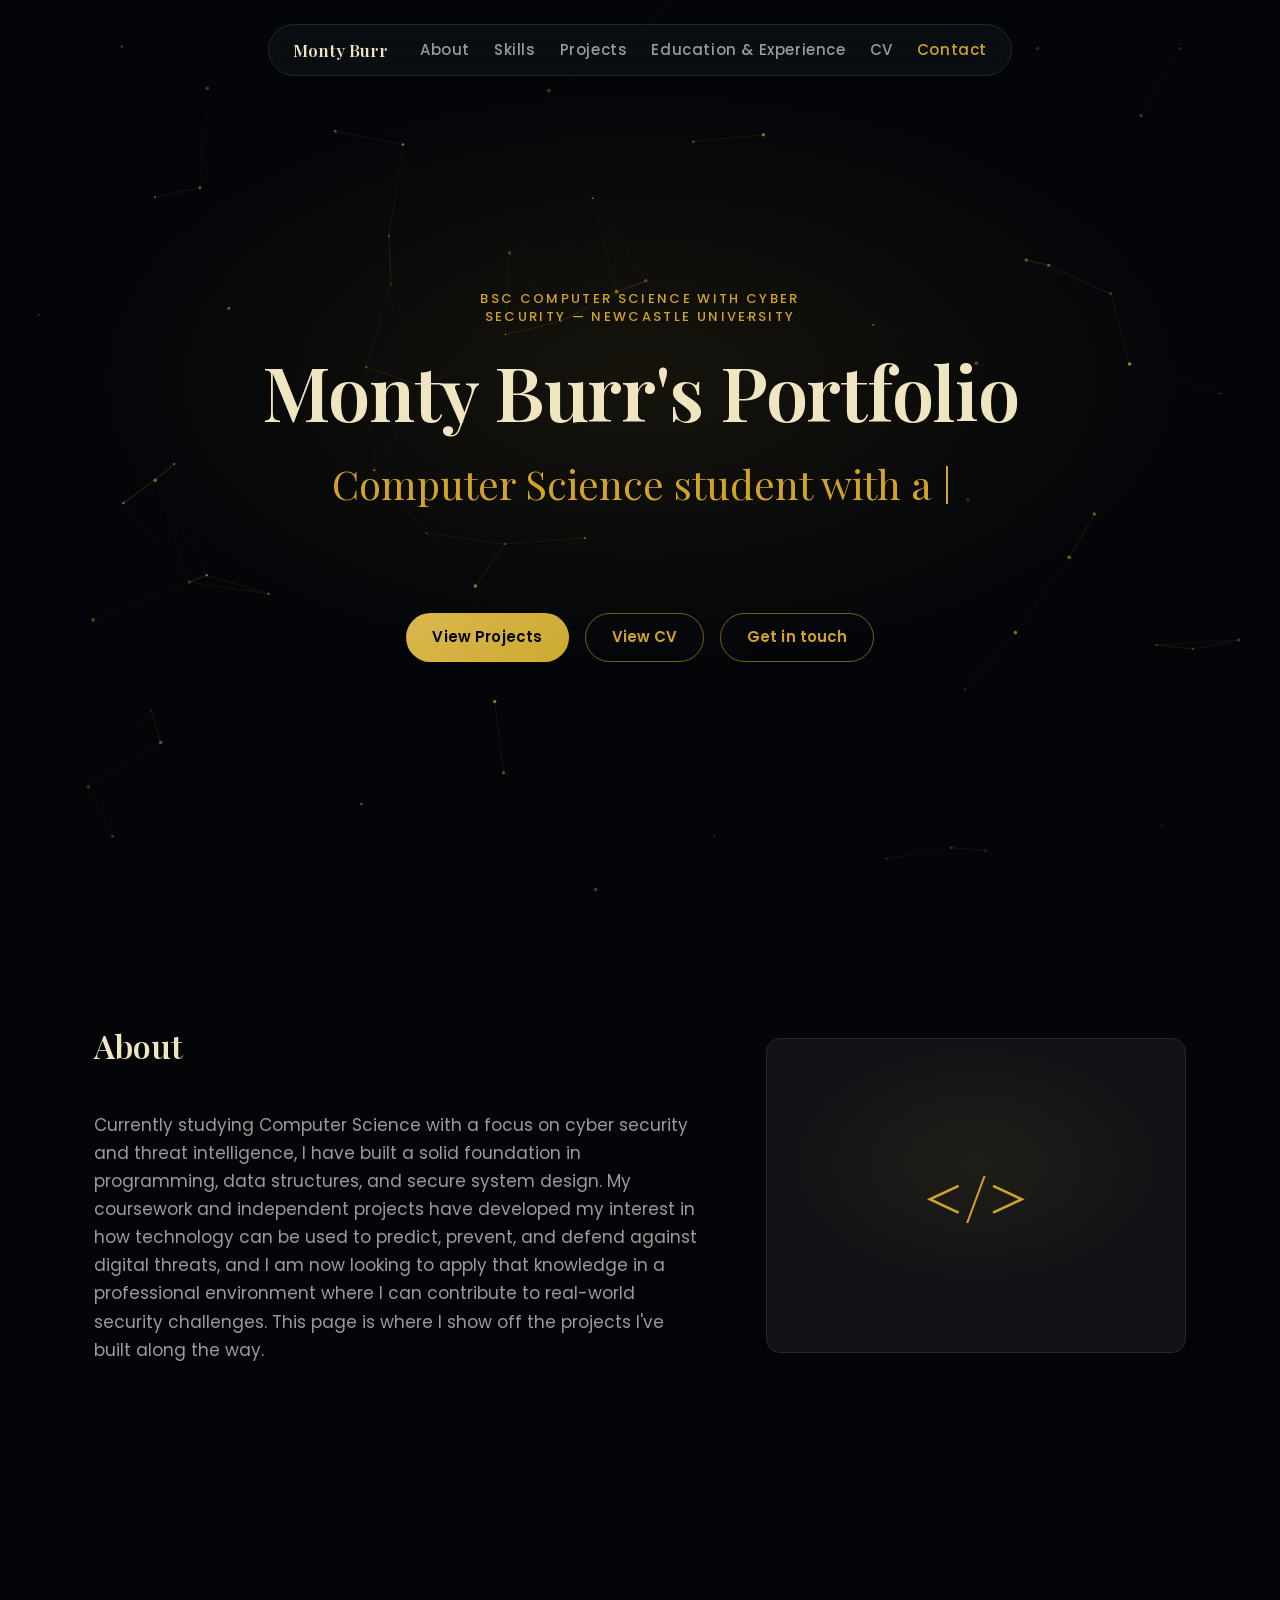
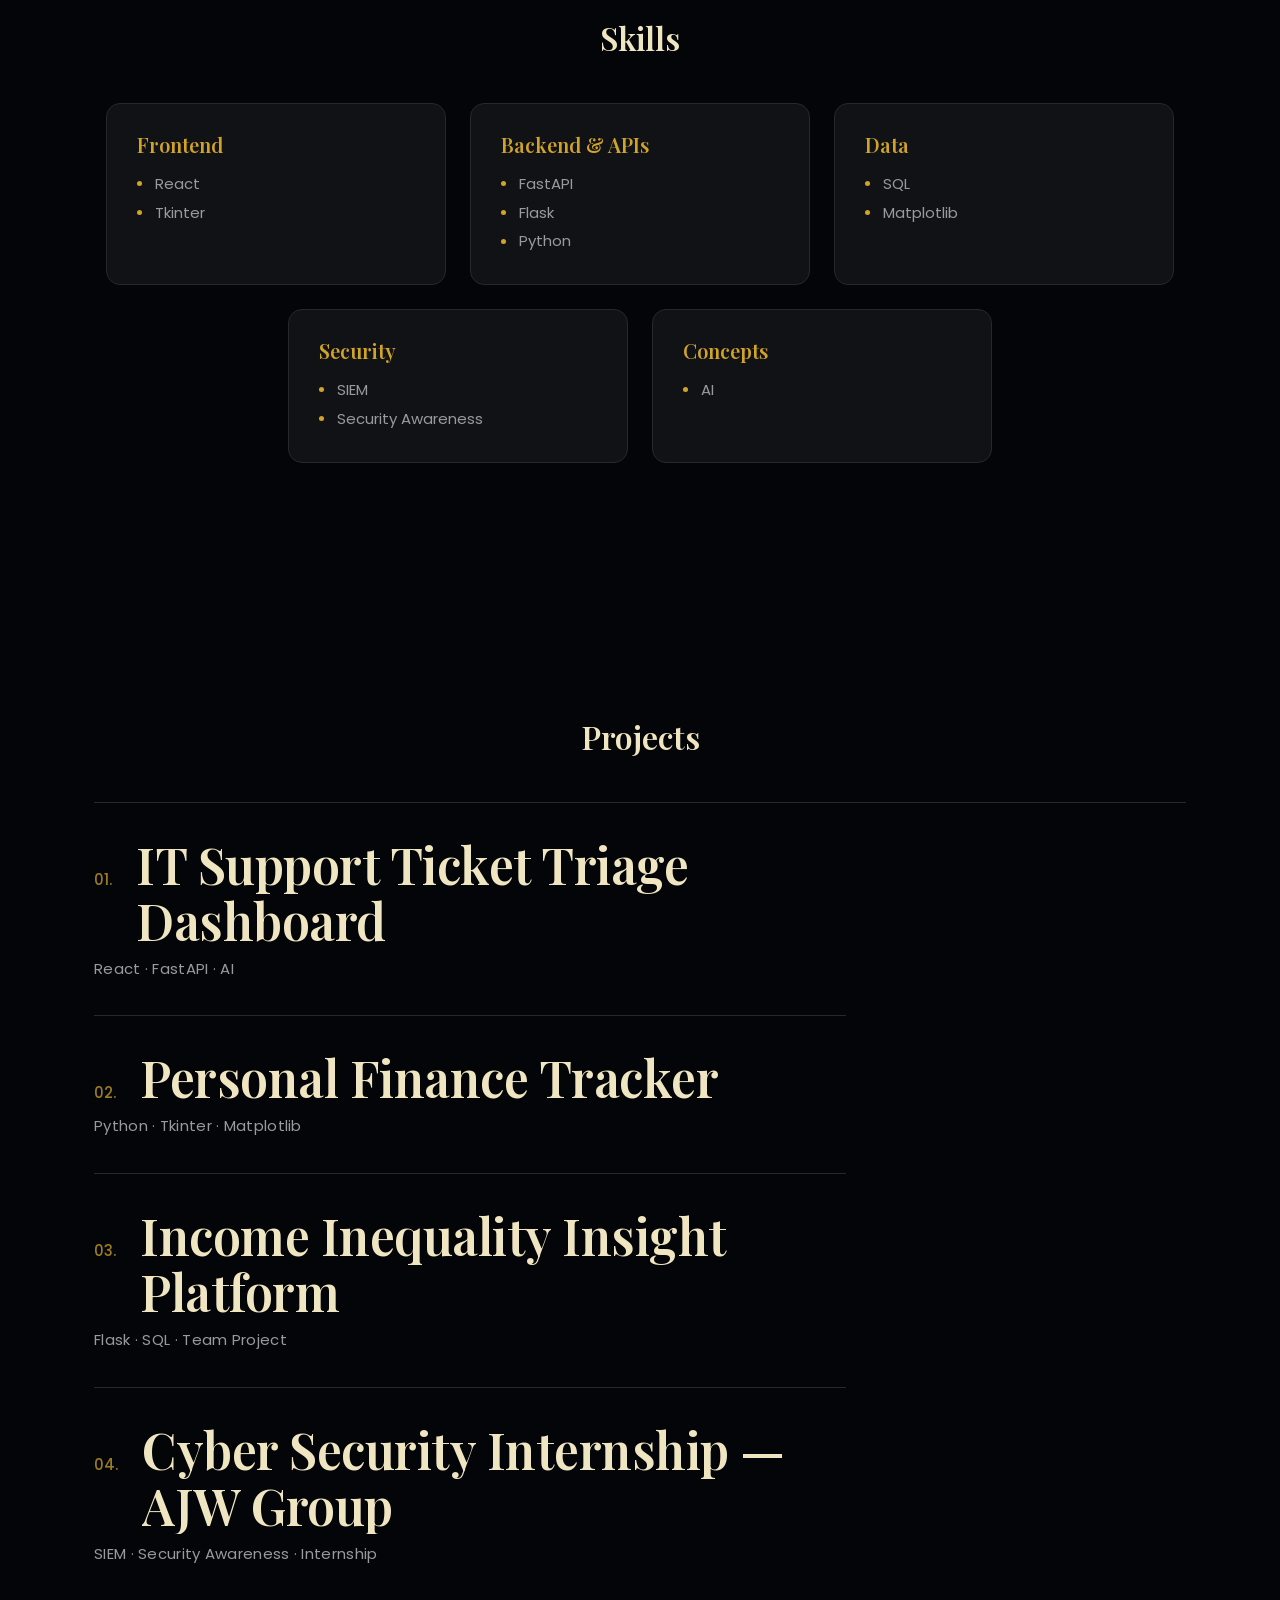
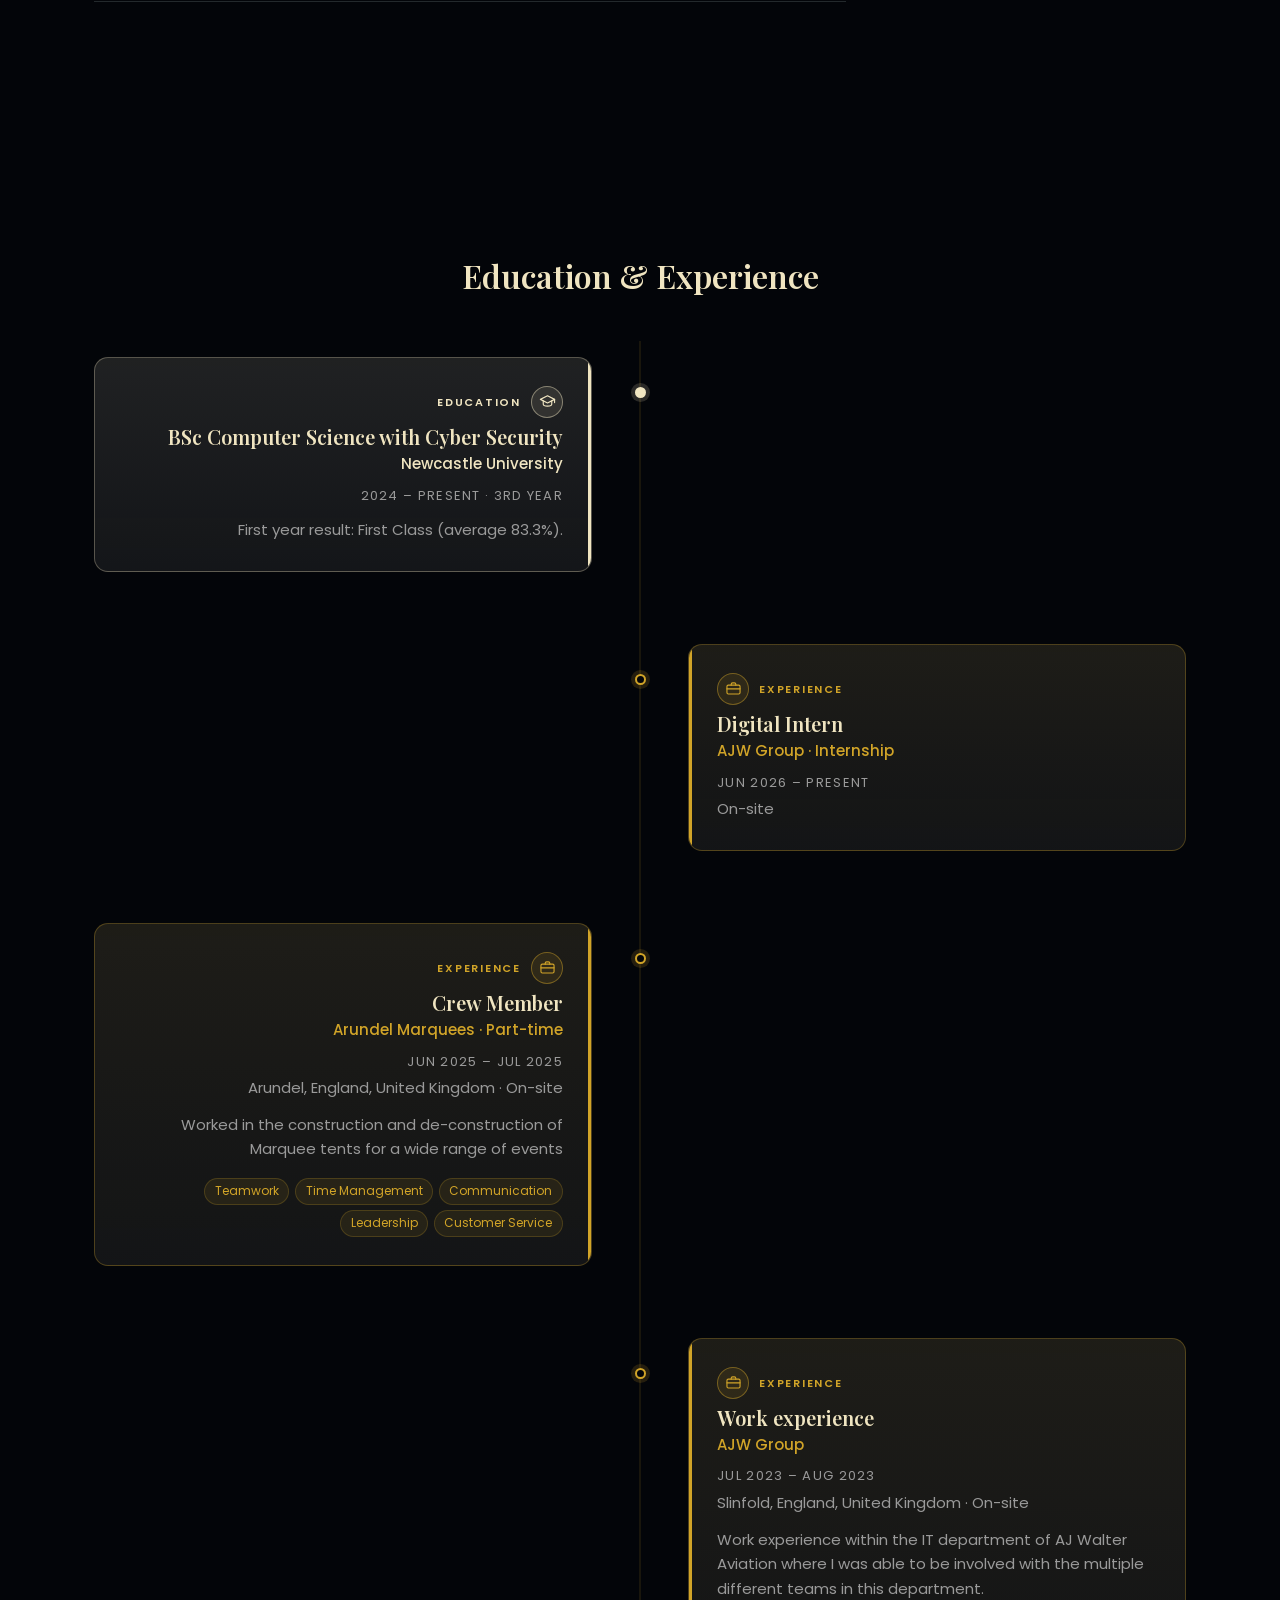
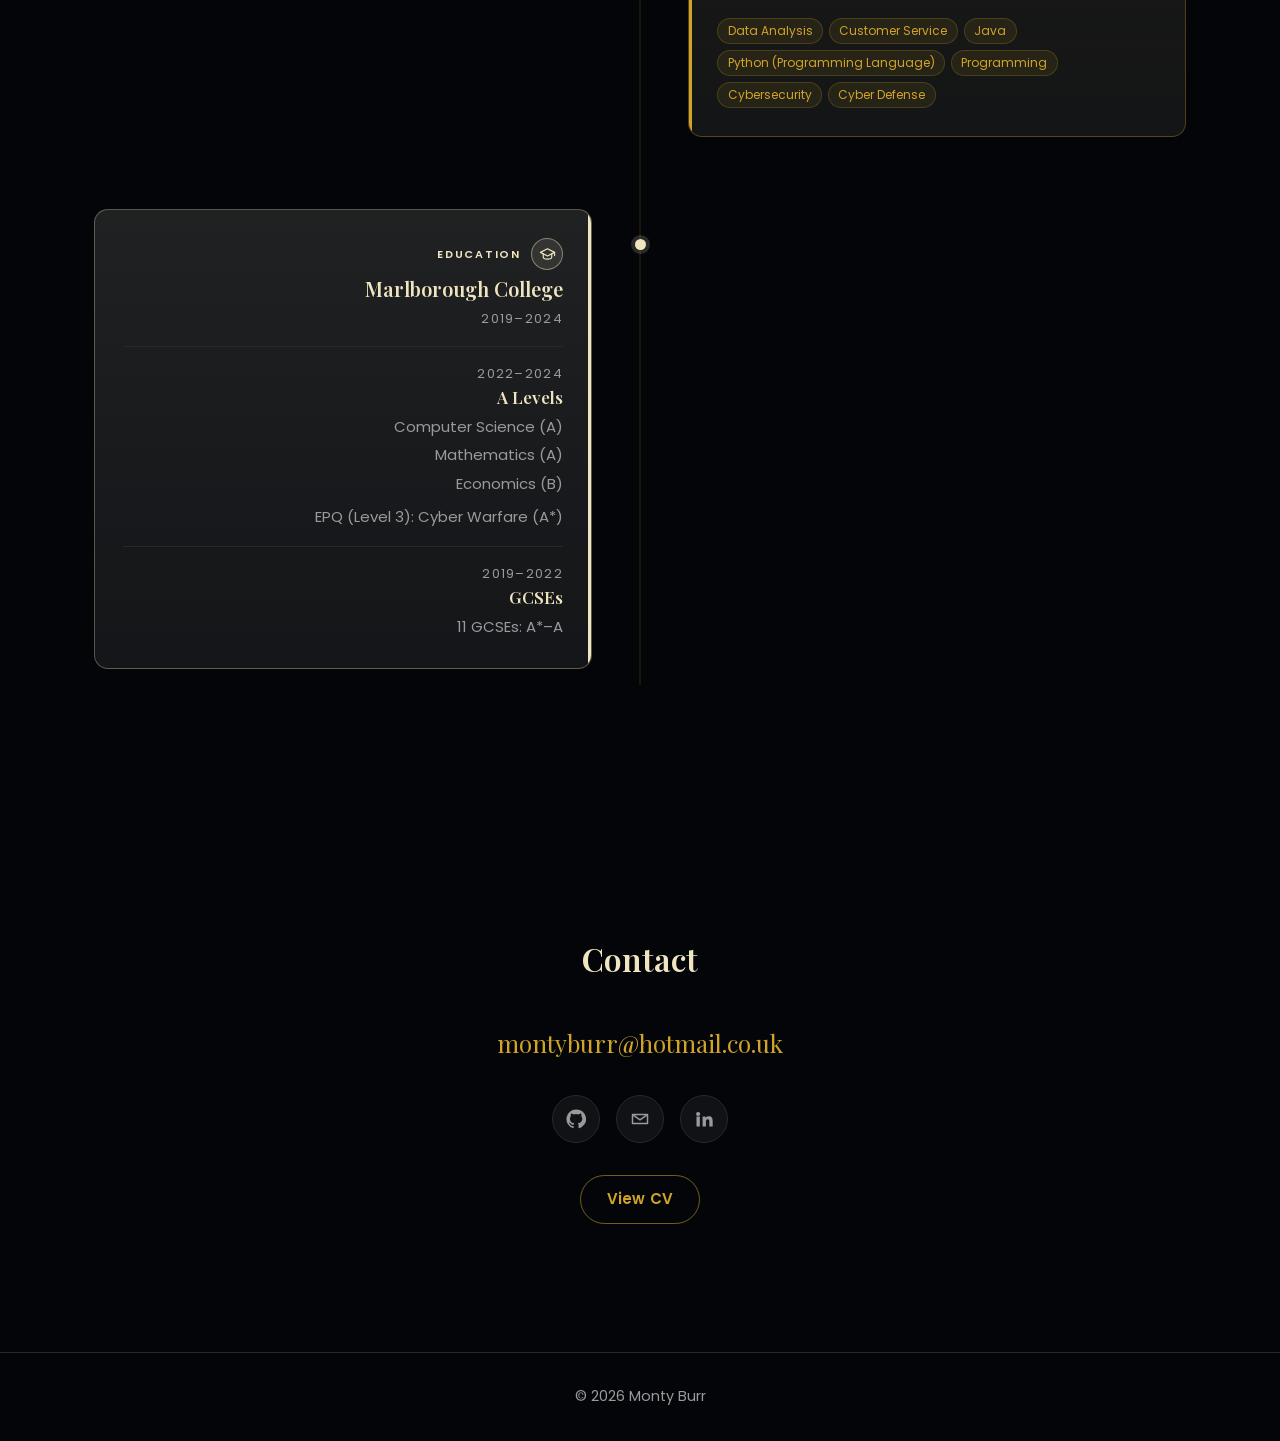
==== index.html @ 2dbc0a26 "Add scroll-driven hand-off to project rows Reproduces the mechanism used on tajmirul.site, verified " ====
<!DOCTYPE html>
<html lang="en">
<head>
  <meta charset="UTF-8">
  <meta name="viewport" content="width=device-width, initial-scale=1.0">
  <title>Monty Burr — Portfolio</title>
  <meta name="description" content="Monty Burr — BSc Computer Science with Cyber Security, Newcastle University. Coding projects showcasing a passion for cyber security.">
  <link rel="preload" href="assets/fonts/playfair-display-var-latin.woff2" as="font" type="font/woff2" crossorigin>
  <link rel="preload" href="assets/fonts/poppins-400-latin.woff2" as="font" type="font/woff2" crossorigin>
  <link rel="stylesheet" href="assets/css/style.css">
</head>
<body>
  <header class="site-header" id="site-header">
    <nav class="nav-pill" aria-label="Primary">
      <a class="nav-pill__brand" href="#top">Monty Burr</a>
      <button class="nav-pill__toggle" id="nav-toggle" type="button"
              aria-expanded="false" aria-controls="nav-menu" aria-label="Open menu">
        <span class="nav-pill__bars" aria-hidden="true"></span>
      </button>
      <ul class="nav-pill__links" id="nav-menu">
        <li><a href="#about">About</a></li>
        <li><a href="#skills">Skills</a></li>
        <li><a href="#projects">Projects</a></li>
        <li><a href="#education">Education &amp; Experience</a></li>
        <li data-nav-achievements hidden><a href="#achievements">Achievements</a></li>
        <li><a href="cv.html">CV</a></li>
        <li><a href="#contact">Contact</a></li>
      </ul>
    </nav>
  </header>

  <main>
    <section id="top" class="hero">
      <canvas class="hero__particles" id="hero-particles" aria-hidden="true"></canvas>
      <div class="hero__veil" aria-hidden="true"></div>
      <div class="container hero__inner">
        <p class="hero__eyebrow">BSc Computer Science with Cyber Security — Newcastle University</p>
        <h1 class="hero__title">Monty Burr's Portfolio</h1>
        <p class="hero__tagline">
          <!-- Full sentence for assistive tech; the animated copy below is aria-hidden
               so the typewriter isn't announced character by character. -->
          <span class="visually-hidden">Computer Science student with a passion for cyber security.</span>
          <span class="hero__type" id="hero-type" aria-hidden="true">Computer Science student with a passion for cyber security.</span><span class="hero__caret" id="hero-caret" aria-hidden="true" hidden></span>
        </p>
        <div class="hero__cta">
          <a class="btn btn--primary" href="#projects">View Projects</a>
          <a class="btn btn--ghost" href="cv.html">View CV</a>
          <a class="btn btn--ghost" href="mailto:montyburr@hotmail.co.uk">Get in touch</a>
        </div>
      </div>
    </section>

    <section id="about" class="about">
      <div class="container about__inner">
        <div class="about__copy">
          <h2 class="section-title">About</h2>
          <p class="about__text">
            Currently studying Computer Science with a focus on cyber security and 
            threat intelligence, I have built a solid foundation in programming, 
            data structures, and secure system design. My coursework and independent 
            projects have developed my interest in how technology can be used to 
            predict, prevent, and defend against digital threats, and I am now 
            looking to apply that knowledge in a professional environment where I 
            can contribute to real-world security challenges. This page
            is where I show off the projects I've built along the way.
          </p>
        </div>
        <div class="about__panel" aria-hidden="true">
          <span class="about__glyph">&lt;/&gt;</span>
        </div>
      </div>
    </section>

    <section id="skills" class="skills">
      <div class="container">
        <h2 class="section-title">Skills</h2>
        <div id="skills-grid" class="skills-grid"></div>
      </div>
    </section>

    <section id="projects" class="projects">
      <div class="container">
        <h2 class="section-title">Projects</h2>
        <ol id="project-list" class="project-list"></ol>
      </div>
      <!-- Floating hover preview, positioned independently of the rows. -->
      <div id="project-preview" class="project-preview" aria-hidden="true">
        <img class="project-preview__img" alt="" decoding="async">
        <img class="project-preview__img" alt="" decoding="async">
      </div>
    </section>

    <section id="education" class="education">
      <div class="container">
        <h2 class="section-title">Education &amp; Experience</h2>
        <div id="education-timeline" class="timeline"></div>
      </div>
    </section>

    <section id="achievements" class="achievements" hidden>
      <div class="container">
        <h2 class="section-title">Achievements</h2>
        <div id="achievements-grid" class="achievements-grid"></div>
      </div>
    </section>

    <section id="contact" class="contact">
      <div class="container contact__inner">
        <h2 class="section-title">Contact</h2>
        <p class="contact__line">
          <a href="mailto:montyburr@hotmail.co.uk">montyburr@hotmail.co.uk</a>
        </p>
        <ul class="contact__socials">
          <li>
            <a href="https://github.com/montyburr" target="_blank" rel="noopener" aria-label="GitHub">
              <svg viewBox="0 0 24 24" width="20" height="20" aria-hidden="true" focusable="false">
                <path fill="currentColor" d="M12 .5a11.5 11.5 0 0 0-3.64 22.41c.58.1.79-.25.79-.56v-2c-3.2.7-3.88-1.37-3.88-1.37-.53-1.34-1.29-1.7-1.29-1.7-1.06-.72.08-.71.08-.71 1.17.08 1.78 1.2 1.78 1.2 1.04 1.78 2.73 1.27 3.4.97.1-.75.4-1.27.73-1.56-2.55-.29-5.24-1.28-5.24-5.69 0-1.26.45-2.29 1.19-3.1-.12-.29-.52-1.46.11-3.05 0 0 .97-.31 3.18 1.18a11 11 0 0 1 5.8 0c2.2-1.49 3.17-1.18 3.17-1.18.63 1.59.24 2.76.12 3.05.74.81 1.18 1.84 1.18 3.1 0 4.42-2.69 5.39-5.25 5.68.41.36.78 1.06.78 2.14v3.17c0 .31.21.67.8.56A11.5 11.5 0 0 0 12 .5Z"/>
              </svg>
            </a>
          </li>
          <li>
            <a href="mailto:montyburr@hotmail.co.uk" aria-label="Email">
              <svg viewBox="0 0 24 24" width="20" height="20" aria-hidden="true" focusable="false">
                <path fill="none" stroke="currentColor" stroke-width="1.8" stroke-linejoin="round" d="M3 6.5h18v11H3z"/>
                <path fill="none" stroke="currentColor" stroke-width="1.8" stroke-linecap="round" stroke-linejoin="round" d="m3.5 7 8.5 6 8.5-6"/>
              </svg>
            </a>
          </li>
          <li>
            <a href="https://www.linkedin.com/in/montyburr/" target="_blank" rel="noopener" aria-label="LinkedIn">
              <svg viewBox="0 0 24 24" width="20" height="20" aria-hidden="true" focusable="false">
                <path fill="currentColor" d="M4.98 3.5a2.5 2.5 0 1 1 0 5 2.5 2.5 0 0 1 0-5ZM3 9h4v12H3V9Zm7 0h3.8v1.71h.05c.53-.95 1.83-1.96 3.77-1.96 4.03 0 4.78 2.5 4.78 5.76V21h-4v-5.6c0-1.34-.03-3.07-1.9-3.07-1.9 0-2.19 1.46-2.19 2.97V21h-4V9Z"/>
              </svg>
            </a>
          </li>
        </ul>
        <p class="contact__cv">
          <a class="btn btn--ghost" href="cv.html">View CV</a>
        </p>
      </div>
    </section>
  </main>

  <footer class="site-footer">
    <div class="container footer__inner">
      <p>&copy; <span id="year"></span> Monty Burr</p>
    </div>
  </footer>

  <script src="assets/js/projects-data.js"></script>
  <script src="assets/js/skills-data.js"></script>
  <script src="assets/js/timeline-data.js"></script>
  <script src="assets/js/achievements-data.js"></script>
  <script src="assets/js/nav.js"></script>
  <script src="assets/js/hero.js"></script>
  <script src="assets/js/projects.js"></script>
  <script src="assets/js/main.js"></script>
</body>
</html>
---- assets/css/style.css ----
/* ==========================================================================
   Monty Burr — portfolio
   Design language sampled from portfolio-reference/website1 (see DESIGN_NOTES.md).
   ========================================================================== */

/* --------------------------------------------------------------------------
   Fonts (self-hosted, latin subset — see assets/fonts/README.md)
   -------------------------------------------------------------------------- */

@font-face {
  font-family: "Playfair Display";
  font-style: normal;
  font-weight: 400 700;
  font-display: swap;
  src: url("../fonts/playfair-display-var-latin.woff2") format("woff2");
}

@font-face {
  font-family: "Poppins";
  font-style: normal;
  font-weight: 400;
  font-display: swap;
  src: url("../fonts/poppins-400-latin.woff2") format("woff2");
}

@font-face {
  font-family: "Poppins";
  font-style: normal;
  font-weight: 500;
  font-display: swap;
  src: url("../fonts/poppins-500-latin.woff2") format("woff2");
}

@font-face {
  font-family: "Poppins";
  font-style: normal;
  font-weight: 600;
  font-display: swap;
  src: url("../fonts/poppins-600-latin.woff2") format("woff2");
}

/* --------------------------------------------------------------------------
   Design tokens
   -------------------------------------------------------------------------- */

:root {
  /* Palette — hex values sampled from the website1 reference frames.
     Contrast ratios noted against --c-bg (#030509). WCAG AA body text = 4.5:1. */
  --c-bg: #030509;                /* page background, near-black with a blue tint */
  --c-bg-elevated: #101216;       /* cards, nav fill */
  --c-border: #23292c;            /* resting card border */
  --c-border-strong: #2a2d2a;

  --c-display: #f0e5c1;           /* warm cream, display headings — 16.0:1 */
  --c-text: #e6e6e6;              /* body copy — 14.0:1 */
  --c-text-muted: #9a9a9a;        /* secondary copy, resting nav — 7.2:1 */
  --c-text-dim: #515151;          /* DECORATIVE ONLY — 2.6:1, fails AA for text */

  --c-gold: #d1a428;              /* accent: links, active nav, tagline — 8.8:1 */
  --c-gold-light: #dab74d;        /* lighter tint, button fills — 11.6:1 */
  --c-gold-deep: #cdaa30;
  --c-on-gold: #030509;           /* dark text on a gold fill — 11.0:1 */

  /* Space-separated channels so alpha variants can be composed inline. */
  --c-gold-rgb: 209 164 40;
  --c-display-rgb: 240 229 193;

  /* Typography */
  --font-display: "Playfair Display", Georgia, "Times New Roman", serif;
  --font-sans: "Poppins", -apple-system, BlinkMacSystemFont, "Segoe UI", Roboto,
    Helvetica, Arial, sans-serif;

  --fs-hero: clamp(2.5rem, 7vw, 4.75rem);
  --fs-tagline: clamp(1.25rem, 3.4vw, 2.5rem);
  --fs-h2: clamp(1.6rem, 3vw, 2rem);
  --fs-h3: 1.25rem;
  --fs-body: 1.0625rem;
  --fs-small: 0.9375rem;
  --fs-eyebrow: 0.8125rem;

  --lh-tight: 1.1;
  --lh-snug: 1.35;
  --lh-body: 1.65;

  --tracking-eyebrow: 0.18em;
  --tracking-nav: 0.04em;

  /* Spacing */
  --space-3xs: 0.25rem;
  --space-2xs: 0.5rem;
  --space-xs: 0.75rem;
  --space-sm: 1rem;
  --space-md: 1.5rem;
  --space-lg: 2rem;
  --space-xl: 3rem;
  --space-2xl: 4rem;
  --section-gap: clamp(4.5rem, 10vw, 8.125rem); /* ~96–130px in the reference */

  --container-width: 1140px;
  --gutter: 1.5rem;

  /* Shape */
  --radius-card: 14px;
  --radius-pill: 999px;
  --border-hairline: 1px;

  /* Nav */
  --nav-height: 3.25rem;
  --nav-float-gap: 1.5rem;

  /* Projects hover preview. The row list reserves space from these same two
     values, so the preview can never end up sitting over a project title. */
  --preview-w: min(28vw, 380px);
  --preview-right: clamp(1.5rem, 4vw, 4.5rem);

  /* Motion */
  --ease-out: cubic-bezier(0.22, 1, 0.36, 1);
  --dur-fast: 180ms;
  --dur-mid: 320ms;
  --dur-slow: 600ms;

  /* Effects */
  --glow-gold-soft: 0 0 0 1px rgb(var(--c-gold-rgb) / 0.28),
    0 18px 45px rgb(var(--c-gold-rgb) / 0.12);
  --glow-gold-strong: 0 0 0 1px rgb(var(--c-gold-rgb) / 0.45),
    0 10px 30px rgb(var(--c-gold-rgb) / 0.28);
}

/* --------------------------------------------------------------------------
   Base
   -------------------------------------------------------------------------- */

*,
*::before,
*::after {
  box-sizing: border-box;
}

html {
  scroll-behavior: smooth;
  /* Keeps anchor targets clear of the docked nav. */
  scroll-padding-top: calc(var(--nav-height) + var(--space-md));
  -webkit-text-size-adjust: 100%;
}

body {
  margin: 0;
  background: var(--c-bg);
  color: var(--c-text);
  font-family: var(--font-sans);
  font-size: var(--fs-body);
  line-height: var(--lh-body);
  -webkit-font-smoothing: antialiased;
  text-rendering: optimizeLegibility;
}

img,
video,
canvas {
  max-width: 100%;
  display: block;
}

a {
  color: var(--c-gold);
  text-decoration: none;
  transition: color var(--dur-fast) ease;
}

a:hover {
  color: var(--c-gold-light);
}

:focus-visible {
  outline: 2px solid var(--c-gold);
  outline-offset: 3px;
  border-radius: 2px;
}

h1,
h2,
h3 {
  font-family: var(--font-display);
  color: var(--c-display);
  font-weight: 600;
  line-height: var(--lh-tight);
  margin: 0;
}

/* --------------------------------------------------------------------------
   Utilities
   -------------------------------------------------------------------------- */

.container {
  width: 100%;
  max-width: var(--container-width);
  margin-inline: auto;
  padding-inline: var(--gutter);
}

.visually-hidden {
  position: absolute;
  width: 1px;
  height: 1px;
  padding: 0;
  margin: -1px;
  overflow: hidden;
  clip-path: inset(50%);
  white-space: nowrap;
  border: 0;
}

/* --------------------------------------------------------------------------
   Header — floating pill nav that docks flush on scroll
   -------------------------------------------------------------------------- */

.site-header {
  position: fixed;
  inset: 0 0 auto 0;
  z-index: 50;
  padding-inline: var(--gutter);
  padding-top: var(--nav-float-gap);
  display: flex;
  justify-content: center;
  pointer-events: none; /* only the pill itself is interactive */
  transition: padding-top var(--dur-mid) var(--ease-out);
}

.site-header.is-docked {
  padding-top: var(--space-2xs);
}

.nav-pill {
  pointer-events: auto;
  display: flex;
  align-items: center;
  gap: var(--space-lg);
  min-height: var(--nav-height);
  padding: 0 var(--space-md);
  border: var(--border-hairline) solid var(--c-border);
  border-radius: var(--radius-pill);
  background: rgb(16 18 22 / 0.68);
  backdrop-filter: blur(14px) saturate(140%);
  -webkit-backdrop-filter: blur(14px) saturate(140%);
  transition: background var(--dur-mid) ease, border-color var(--dur-mid) ease,
    box-shadow var(--dur-mid) ease;
}

.site-header.is-docked .nav-pill {
  background: rgb(8 10 14 / 0.86);
  border-color: var(--c-border-strong);
  box-shadow: 0 10px 30px rgb(0 0 0 / 0.45);
}

.nav-pill__brand {
  font-family: var(--font-display);
  font-size: 1.0625rem;
  font-weight: 600;
  color: var(--c-display);
  white-space: nowrap;
}

.nav-pill__brand:hover {
  color: var(--c-gold);
}

.nav-pill__links {
  display: flex;
  align-items: center;
  gap: var(--space-md);
  list-style: none;
  margin: 0;
  padding: 0;
}

.nav-pill__links a {
  display: inline-block;
  padding-block: var(--space-3xs);
  /* Resting nav uses --c-text-muted (7.2:1), not the reference's #515151 (2.6:1). */
  color: var(--c-text-muted);
  font-size: var(--fs-small);
  font-weight: 500;
  letter-spacing: var(--tracking-nav);
}

.nav-pill__links a:hover,
.nav-pill__links a.is-active {
  color: var(--c-gold);
}

/* Hamburger — hidden until the pill collapses */
.nav-pill__toggle {
  display: none;
  align-items: center;
  justify-content: center;
  width: 2.25rem;
  height: 2.25rem;
  margin-right: calc(var(--space-2xs) * -1);
  padding: 0;
  border: 0;
  border-radius: var(--radius-pill);
  background: none;
  color: var(--c-text-muted);
  cursor: pointer;
  transition: color var(--dur-fast) ease;
}

.nav-pill__toggle:hover,
.nav-pill__toggle[aria-expanded="true"] {
  color: var(--c-gold);
}

.nav-pill__bars,
.nav-pill__bars::before,
.nav-pill__bars::after {
  display: block;
  width: 18px;
  height: 1.5px;
  border-radius: 2px;
  background: currentColor;
  transition: transform var(--dur-mid) var(--ease-out),
    background var(--dur-fast) ease;
}

.nav-pill__bars {
  position: relative;
}

.nav-pill__bars::before,
.nav-pill__bars::after {
  content: "";
  position: absolute;
}

.nav-pill__bars::before {
  transform: translateY(-6px);
}

.nav-pill__bars::after {
  transform: translateY(6px);
}

.nav-pill__toggle[aria-expanded="true"] .nav-pill__bars {
  background: transparent;
}

.nav-pill__toggle[aria-expanded="true"] .nav-pill__bars::before {
  transform: rotate(45deg);
}

.nav-pill__toggle[aria-expanded="true"] .nav-pill__bars::after {
  transform: rotate(-45deg);
}

/* --------------------------------------------------------------------------
   Hero
   -------------------------------------------------------------------------- */

.hero {
  position: relative;
  min-height: 100svh;
  display: grid;
  place-items: center;
  overflow: hidden;
  isolation: isolate;
}

/* Single particle canvas — see assets/js/hero.js */
.hero__particles {
  position: absolute;
  inset: 0;
  z-index: -2;
  width: 100%;
  height: 100%;
}

/* Vignette + ambient gold wash, keeps the copy legible over the particles. */
.hero__veil {
  position: absolute;
  inset: 0;
  z-index: -1;
  pointer-events: none;
  background:
    radial-gradient(60% 45% at 50% 42%, rgb(var(--c-gold-rgb) / 0.09), transparent 72%),
    radial-gradient(90% 70% at 50% 50%, transparent 45%, var(--c-bg) 100%);
}

.hero__inner {
  position: relative;
  display: flex;
  flex-direction: column;
  align-items: center;
  text-align: center;
  padding-block: calc(var(--nav-height) + var(--space-2xl)) var(--space-2xl);
}

.hero__eyebrow {
  margin: 0 0 var(--space-md);
  max-width: 40ch;
  color: var(--c-gold);
  font-size: var(--fs-eyebrow);
  font-weight: 500;
  line-height: var(--lh-snug);
  text-transform: uppercase;
  letter-spacing: var(--tracking-eyebrow);
}

.hero__title {
  margin: 0 0 var(--space-md);
  max-width: 18ch;
  font-size: var(--fs-hero);
  font-weight: 600;
  letter-spacing: -0.015em;
}

.hero__tagline {
  /* Reserve two lines so the typewriter doesn't reflow the CTAs as it types. */
  min-height: calc(var(--fs-tagline) * var(--lh-snug) * 2);
  margin: 0 0 var(--space-xl);
  max-width: 30ch;
  color: var(--c-gold);
  font-family: var(--font-display);
  font-size: var(--fs-tagline);
  line-height: var(--lh-snug);
}

.hero__caret {
  display: inline-block;
  width: 2px;
  height: 0.95em;
  margin-left: 0.08em;
  vertical-align: -0.1em;
  background: var(--c-gold);
  animation: caret-blink 1.1s steps(1, end) infinite;
}

@keyframes caret-blink {
  0%,
  50% {
    opacity: 1;
  }
  50.01%,
  100% {
    opacity: 0;
  }
}

.hero__cta {
  display: flex;
  gap: var(--space-sm);
  flex-wrap: wrap;
  justify-content: center;
}

/* --------------------------------------------------------------------------
   Buttons — pill, gold-gradient fill or gold outline
   -------------------------------------------------------------------------- */

.btn {
  display: inline-block;
  padding: 0.7rem 1.6rem;
  border: var(--border-hairline) solid transparent;
  border-radius: var(--radius-pill);
  font-family: var(--font-sans);
  font-size: var(--fs-small);
  font-weight: 600;
  letter-spacing: 0.01em;
  cursor: pointer;
  transition: transform var(--dur-fast) var(--ease-out),
    box-shadow var(--dur-mid) ease, background var(--dur-mid) ease,
    border-color var(--dur-mid) ease, color var(--dur-mid) ease;
}

.btn--primary {
  background: linear-gradient(135deg, var(--c-gold-light), var(--c-gold-deep));
  color: var(--c-on-gold);
}

.btn--primary:hover {
  color: var(--c-on-gold);
  transform: translateY(-2px);
  box-shadow: var(--glow-gold-strong);
}

.btn--ghost {
  border-color: rgb(var(--c-gold-rgb) / 0.55);
  color: var(--c-gold);
  background: transparent;
}

.btn--ghost:hover {
  border-color: var(--c-gold);
  color: var(--c-gold-light);
  transform: translateY(-2px);
  box-shadow: var(--glow-gold-soft);
}

.btn--small {
  padding: 0.45rem 1rem;
  font-size: 0.85rem;
  border-color: var(--c-border);
  color: var(--c-text);
}

.btn--small:hover {
  border-color: var(--c-gold);
  color: var(--c-gold);
}

/* --------------------------------------------------------------------------
   Sections
   -------------------------------------------------------------------------- */

main > section:not(.hero) {
  padding-block: var(--section-gap);
}

.section-title {
  font-size: var(--fs-h2);
  margin: 0 0 clamp(var(--space-lg), 4vw, var(--space-xl));
  text-align: center;
}

/* --------------------------------------------------------------------------
   Shared card treatment — border + gold glow on hover, with the cursor-follow
   gold spotlight from the reference layered inside. --mx/--my come from main.js.
   -------------------------------------------------------------------------- */

.card-spotlight {
  position: relative;
  overflow: hidden;
  background: var(--c-bg-elevated);
  border: var(--border-hairline) solid var(--c-border);
  border-radius: var(--radius-card);
  transition: border-color var(--dur-mid) ease, box-shadow var(--dur-mid) ease,
    transform var(--dur-mid) var(--ease-out);
}

.card-spotlight::before {
  content: "";
  position: absolute;
  inset: 0;
  z-index: 0;
  pointer-events: none;
  opacity: 0;
  /* --accent-rgb lets a card opt into its own hue; gold is the default. */
  background: radial-gradient(
    200px circle at var(--mx, 50%) var(--my, 50%),
    rgb(var(--accent-rgb, var(--c-gold-rgb)) / 0.15),
    transparent 70%
  );
  transition: opacity var(--dur-mid) ease;
}

.card-spotlight > * {
  position: relative;
  z-index: 1;
}

.card-spotlight:hover {
  border-color: rgb(var(--accent-rgb, var(--c-gold-rgb)) / 0.5);
  box-shadow: 0 0 0 1px rgb(var(--accent-rgb, var(--c-gold-rgb)) / 0.28),
    0 18px 45px rgb(var(--accent-rgb, var(--c-gold-rgb)) / 0.12);
}

.card-spotlight:hover::before {
  opacity: 1;
}

/* --------------------------------------------------------------------------
   About — bio copy beside a bordered panel
   -------------------------------------------------------------------------- */

.about__inner {
  display: grid;
  grid-template-columns: minmax(0, 1.45fr) minmax(0, 1fr);
  gap: clamp(var(--space-lg), 5vw, var(--space-2xl));
  align-items: center;
}

.about__copy .section-title {
  text-align: left;
}

.about__text {
  color: var(--c-text-muted);
  max-width: 58ch;
  margin: 0;
}

.about__panel {
  display: grid;
  place-items: center;
  aspect-ratio: 4 / 3;
  border: var(--border-hairline) solid var(--c-border);
  border-radius: var(--radius-card);
  background:
    radial-gradient(70% 60% at 50% 40%, rgb(var(--c-gold-rgb) / 0.08), transparent 70%),
    var(--c-bg-elevated);
}

.about__glyph {
  font-family: var(--font-display);
  font-size: clamp(2.5rem, 6vw, 4rem);
  font-weight: 600;
  color: var(--c-gold);
}

/* --------------------------------------------------------------------------
   Skills — category cards, three then two
   -------------------------------------------------------------------------- */

.skills-grid {
  display: flex;
  flex-wrap: wrap;
  justify-content: center;
  gap: clamp(var(--space-sm), 2.5vw, var(--space-md));
}

.skill-card {
  flex: 0 1 calc(33.333% - var(--space-md));
  min-width: 230px;
  padding: clamp(1.5rem, 2.5vw, 1.875rem);
}

.skill-card__title {
  font-size: var(--fs-h3);
  color: var(--c-gold);
  margin: 0 0 var(--space-sm);
}

.skill-card__list {
  list-style: none;
  margin: 0;
  padding: 0;
  display: flex;
  flex-direction: column;
  gap: var(--space-3xs);
}

.skill-card__list li {
  position: relative;
  padding-left: 1.1rem;
  color: var(--c-text-muted);
  font-size: var(--fs-small);
}

.skill-card__list li::before {
  content: "";
  position: absolute;
  left: 0;
  top: 0.62em;
  width: 5px;
  height: 5px;
  border-radius: 50%;
  background: var(--c-gold);
}

/* --------------------------------------------------------------------------
   Projects — website2's numbered row list with a floating hover preview,
   recoloured to gold and set in the website1 display serif.
   -------------------------------------------------------------------------- */

.project-list {
  list-style: none;
  margin: 0;
  padding: 0;
  border-top: var(--border-hairline) solid var(--c-border);
}

.project-row {
  /* Layout box only. Padding, divider and the scroll transform all sit on
     __inner so the two opacity systems (hover dimming here, scroll fade
     there) multiply instead of overwriting each other. */
  transition: opacity var(--dur-mid) ease;
}

.project-row__inner {
  border-bottom: var(--border-hairline) solid var(--c-border);
  padding-block: clamp(1.375rem, 3vw, 2.125rem);
}

/* Hovering one row dims its siblings. 0.55 keeps the dimmed titles at 5.0:1
   against the page background — the reference's #4d4d4d is only 2.4:1. */
.project-list.is-hovering .project-row {
  opacity: 0.55;
}

.project-list.is-hovering .project-row:hover,
.project-list .project-row.is-active,
.project-list .project-row:focus-within {
  opacity: 1;
}

.project-row__link {
  display: flex;
  align-items: baseline;
  gap: clamp(var(--space-sm), 2vw, var(--space-md));
  color: inherit;
}

.project-row__num {
  flex: none;
  font-family: var(--font-sans);
  font-size: var(--fs-small);
  font-weight: 500;
  color: var(--c-gold);
  opacity: 0.75;
}

.project-row__title {
  font-family: var(--font-display);
  font-size: clamp(1.5rem, 4.4vw, 3.125rem);
  font-weight: 600;
  line-height: 1.12;
  letter-spacing: -0.01em;
  color: var(--c-display);
}

/* Gold sweeps across the title left-to-right rather than snapping. Guarded so
   the text never renders transparent where background-clip:text is missing. */
@supports (background-clip: text) or (-webkit-background-clip: text) {
  .project-row__title {
    background-image: linear-gradient(
      90deg,
      var(--c-gold) 0 50%,
      var(--c-display) 50% 100%
    );
    background-size: 200% 100%;
    background-position: 100% 0;
    -webkit-background-clip: text;
    background-clip: text;
    color: transparent;
    -webkit-text-fill-color: transparent;
    transition: background-position 520ms var(--ease-out);
  }

  .project-row:hover .project-row__title,
  .project-row.is-active .project-row__title,
  .project-row:focus-within .project-row__title {
    background-position: 0 0;
  }
}

.project-row__icon {
  flex: none;
  display: inline-flex;
  align-self: center;
  margin-left: auto;
  font-size: clamp(1rem, 2vw, 1.5rem);
  color: var(--c-gold);
  opacity: 0;
  transform: translate3d(-6px, 6px, 0);
  transition: opacity var(--dur-mid) ease, transform var(--dur-mid) var(--ease-out);
}

.project-row:hover .project-row__icon,
.project-row.is-active .project-row__icon,
.project-row:focus-within .project-row__icon {
  opacity: 1;
  transform: translate3d(0, 0, 0);
}

.project-row__tags {
  margin: var(--space-2xs) 0 0;
  color: var(--c-text-muted);
  font-size: var(--fs-small);
  letter-spacing: 0.02em;
}

/* Scroll-driven hand-off between rows.

   Mirrors what tajmirul.site actually does (verified against its source): each
   block is scrubbed along a Y-transform and opacity tied directly to scroll
   position — rising into place on the way in, continuing up and fading on the
   way out. There is no pinning and no clipping mask in the reference, and none
   here: the page scrolls natively throughout and nothing is ever hidden behind
   a transform. Because each row is driven by its own view progress, the row
   leaving the top and the row arriving at the bottom overlap, which is what
   reads as one block handing off to the next.

   The @supports guard is load-bearing, not decoration. Without a timeline the
   shorthand resolves to a 0s time-based animation with `both` fill, which would
   park every row on the 100% keyframe — opacity 0, permanently invisible. */
@supports (animation-timeline: view()) {
  @media (prefers-reduced-motion: no-preference) {
    .project-row__inner {
      /* Fill is deliberately `none`, not `both`. With `both` the row is parked
         on the 0% keyframe — opacity 0 — any time the timeline isn't actively
         ticking, which hides the content outright. `none` is visually
         identical (outside the range the row is off-screen either way) but
         fails back to plain visible text instead of to nothing. */
      animation: project-row-handoff linear none;
      animation-timeline: view();
      animation-range: cover 0% cover 100%;
    }
  }
}

@keyframes project-row-handoff {
  0% {
    opacity: 0;
    transform: translateY(140px);
  }
  /* Settled for the middle of its pass through the viewport. */
  30%,
  72% {
    opacity: 1;
    transform: translateY(0);
  }
  100% {
    opacity: 0;
    transform: translateY(-140px);
  }
}

/* Floating cover image — fixed to the upper right, independent of the rows,
   trailing the active row's vertical position and cross-fading its content. */
.project-preview {
  display: none;
  position: fixed;
  top: 0;
  right: var(--preview-right);
  z-index: 5;
  width: var(--preview-w);
  aspect-ratio: 16 / 9;
  pointer-events: none;
  opacity: 0;
  visibility: hidden;
  background: var(--c-bg-elevated);
  box-shadow: 0 24px 60px rgb(0 0 0 / 0.55);
  transition: opacity var(--dur-mid) ease, visibility var(--dur-mid),
    transform 520ms var(--ease-out);
}

@media (hover: hover) and (min-width: 900px) {
  .project-preview {
    display: block;
  }

  /* Keep the rows clear of the preview's column. This is the preview's own
     width and offset, less whatever margin the container already provides. */
  .project-list {
    padding-right: max(
      0px,
      calc(
        var(--preview-w) + var(--preview-right) - var(--gutter) + var(--space-md) -
          max(0px, (100vw - var(--container-width)) / 2)
      )
    );
  }
}

.project-preview.is-visible {
  opacity: 1;
  visibility: visible;
}

.project-preview__img {
  position: absolute;
  inset: 0;
  width: 100%;
  height: 100%;
  object-fit: cover;
  opacity: 0;
  transition: opacity 420ms ease;
}

.project-preview__img.is-front {
  opacity: 1;
}

/* --------------------------------------------------------------------------
   Education — centre-line timeline with alternating cards
   -------------------------------------------------------------------------- */

.timeline {
  position: relative;
  padding-block: var(--space-sm);
}

.timeline::before {
  content: "";
  position: absolute;
  left: 50%;
  top: 0;
  bottom: 0;
  width: 1px;
  transform: translateX(-50%);
  background: rgb(var(--c-gold-rgb) / 0.22);
}

/* Scroll-linked marker that slides down the same line. */
.timeline__progress {
  position: absolute;
  left: 50%;
  top: 0;
  width: 1px;
  height: 100%;
  transform: translateX(-50%) scaleY(0);
  transform-origin: top;
  background: var(--c-gold);
}

.timeline__item {
  position: relative;
  width: calc(50% - var(--space-xl));
  margin-bottom: clamp(2.5rem, 6vw, 4.5rem);
}

.timeline__item:last-child {
  margin-bottom: 0;
}

.timeline__item:nth-of-type(odd) {
  margin-right: auto;
  text-align: right;
}

.timeline__item:nth-of-type(even) {
  margin-left: auto;
}

.timeline__node {
  position: absolute;
  top: 1.9rem;
  width: 11px;
  height: 11px;
  border-radius: 50%;
  background: var(--c-gold);
  box-shadow: 0 0 0 4px rgb(var(--c-gold-rgb) / 0.16);
}

/* Education reads as a solid cream node, experience as a hollow gold ring, so
   the two kinds are told apart from the line alone. */
.timeline__node--education {
  background: var(--c-display);
  box-shadow: 0 0 0 4px rgb(var(--c-display-rgb) / 0.16);
}

.timeline__node--experience {
  background: var(--c-bg);
  border: 2px solid var(--c-gold);
}

.timeline__item:nth-of-type(odd) .timeline__node {
  right: calc((var(--space-xl) + 5.5px) * -1);
}

.timeline__item:nth-of-type(even) .timeline__node {
  left: calc((var(--space-xl) + 5.5px) * -1);
}

.timeline__card {
  padding: clamp(1.375rem, 2.5vw, 1.75rem);
}

/* Both kinds get the same weight of treatment — fill, tinted border, accent
   edge, badge — and are told apart by hue, icon, node and chips instead:
   education is cream (the palette's brightest tone), experience is gold. */
.timeline__card--education {
  --accent: var(--c-display);
  --accent-rgb: var(--c-display-rgb);
}

.timeline__card--experience {
  --accent: var(--c-gold);
  --accent-rgb: var(--c-gold-rgb);
}

.timeline__card--education,
.timeline__card--experience {
  background: linear-gradient(
      180deg,
      rgb(var(--accent-rgb) / 0.07),
      rgb(var(--accent-rgb) / 0.015)
    ),
    var(--c-bg-elevated);
  border-color: rgb(var(--accent-rgb) / 0.3);
}

.timeline__card::after {
  content: "";
  position: absolute;
  top: 0;
  bottom: 0;
  width: 3px;
  background: var(--accent, var(--c-gold));
}

/* The accent edge always sits on the side nearest the centre line. */
.timeline__item:nth-of-type(odd) .timeline__card::after {
  right: 0;
}

.timeline__item:nth-of-type(even) .timeline__card::after {
  left: 0;
}

.timeline__head {
  display: flex;
  align-items: center;
  gap: 0.625rem;
  margin-bottom: var(--space-2xs);
}

/* Right-aligned cards put the badge on the outside edge too. */
.timeline__item:nth-of-type(odd) .timeline__head {
  flex-direction: row-reverse;
}

.timeline__badge {
  flex: none;
  display: grid;
  place-items: center;
  width: 2rem;
  height: 2rem;
  border-radius: 50%;
  border: var(--border-hairline) solid rgb(var(--accent-rgb) / 0.45);
  background: rgb(var(--accent-rgb) / 0.1);
  color: var(--accent);
}

.timeline__kicker {
  margin: 0;
  font-size: 0.6875rem;
  font-weight: 600;
  text-transform: uppercase;
  letter-spacing: 0.16em;
  color: var(--accent);
}

.timeline__title {
  font-size: var(--fs-h3);
  margin: 0 0 var(--space-3xs);
}

.timeline__institution {
  margin: 0;
  color: var(--accent, var(--c-gold));
  font-size: var(--fs-small);
  font-weight: 500;
}

.timeline__meta {
  margin: var(--space-2xs) 0 0;
  color: var(--c-text-muted);
  font-size: var(--fs-eyebrow);
  text-transform: uppercase;
  letter-spacing: 0.1em;
}

.timeline__location {
  margin: var(--space-3xs) 0 0;
  color: var(--c-text-muted);
  font-size: var(--fs-small);
}

.timeline__detail {
  margin: var(--space-xs) 0 0;
  color: var(--c-text-muted);
  font-size: var(--fs-small);
}

/* Skill chips — experience only, which is another thing telling the two
   card kinds apart. */
.timeline__skills {
  display: flex;
  flex-wrap: wrap;
  gap: 0.35rem;
  list-style: none;
  margin: var(--space-sm) 0 0;
  padding: 0;
}

.timeline__item:nth-of-type(odd) .timeline__skills {
  justify-content: flex-end;
}

.timeline__skills li {
  padding: 0.2rem 0.6rem;
  border: var(--border-hairline) solid rgb(var(--c-gold-rgb) / 0.22);
  border-radius: var(--radius-pill);
  background: rgb(var(--c-gold-rgb) / 0.09);
  color: var(--c-gold);
  font-size: 0.75rem;
  line-height: 1.5;
}

/* Sub-entries — a qualification block within one institution. Deliberately
   unbulleted so they read correctly on both sides of the alternating line. */
.timeline__sub {
  margin-top: var(--space-sm);
  padding-top: var(--space-sm);
  border-top: var(--border-hairline) solid var(--c-border);
}

.timeline__sub-period {
  margin: 0;
  color: var(--c-text-muted);
  font-size: var(--fs-eyebrow);
  text-transform: uppercase;
  letter-spacing: 0.1em;
}

.timeline__sub-title {
  margin: var(--space-3xs) 0 var(--space-2xs);
  font-family: var(--font-display);
  font-size: 1.0625rem;
  font-weight: 600;
  line-height: var(--lh-tight);
  color: var(--accent, var(--c-gold));
}

.timeline__sub-list {
  display: flex;
  flex-direction: column;
  gap: var(--space-3xs);
  list-style: none;
  margin: 0;
  padding: 0;
  color: var(--c-text-muted);
  font-size: var(--fs-small);
}

/* Set off from the results above by space alone — no dividing rule. */
.timeline__sub-note {
  margin: var(--space-2xs) 0 0;
  color: var(--c-text-muted);
  font-size: var(--fs-small);
}

/* --------------------------------------------------------------------------
   Achievements — two-column cards with a circular icon badge
   -------------------------------------------------------------------------- */

.achievements-grid {
  display: grid;
  grid-template-columns: repeat(auto-fit, minmax(min(100%, 320px), 1fr));
  gap: var(--space-md);
}

.achievement-card {
  display: flex;
  align-items: flex-start;
  gap: var(--space-sm);
  padding: clamp(1.5rem, 2.5vw, 1.875rem);
}

.achievement-card__badge {
  flex: none;
  display: grid;
  place-items: center;
  width: 3rem;
  height: 3rem;
  border-radius: 50%;
  border: var(--border-hairline) solid rgb(var(--c-gold-rgb) / 0.4);
  background: rgb(var(--c-gold-rgb) / 0.08);
  color: var(--c-gold);
}

.achievement-card__title {
  font-size: var(--fs-h3);
  margin: 0;
}

.achievement-card__meta {
  margin: var(--space-3xs) 0 0;
  color: var(--c-gold);
  font-size: var(--fs-eyebrow);
  text-transform: uppercase;
  letter-spacing: 0.1em;
}

.achievement-card__detail {
  margin: var(--space-2xs) 0 0;
  color: var(--c-text-muted);
  font-size: var(--fs-small);
}

/* --------------------------------------------------------------------------
   Contact — existing links, restyled. No form.
   -------------------------------------------------------------------------- */

.contact__inner {
  display: flex;
  flex-direction: column;
  align-items: center;
  text-align: center;
}

.contact__line {
  margin: 0 0 var(--space-lg);
  font-family: var(--font-display);
  font-size: clamp(1.125rem, 2.5vw, 1.5rem);
}

.contact__socials {
  display: flex;
  gap: var(--space-sm);
  list-style: none;
  margin: 0;
  padding: 0;
}

.contact__socials a {
  display: grid;
  place-items: center;
  width: 3rem;
  height: 3rem;
  border-radius: 50%;
  border: var(--border-hairline) solid var(--c-border);
  background: var(--c-bg-elevated);
  color: var(--c-text-muted);
  transition: color var(--dur-mid) ease, border-color var(--dur-mid) ease,
    box-shadow var(--dur-mid) ease, transform var(--dur-fast) var(--ease-out);
}

.contact__cv {
  margin: var(--space-lg) 0 0;
}

.contact__socials a:hover {
  color: var(--c-gold);
  border-color: rgb(var(--c-gold-rgb) / 0.55);
  box-shadow: var(--glow-gold-soft);
  transform: translateY(-2px);
}

/* --------------------------------------------------------------------------
   CV page (cv.html)
   -------------------------------------------------------------------------- */

/* Scoped as `main > section.cv` to outrank the generic
   `main > section:not(.hero)` rhythm, which would otherwise win on
   specificity and pull the heading up under the fixed nav. */
main > section.cv {
  padding-block: calc(var(--nav-height) + var(--nav-float-gap) + var(--space-2xl))
    var(--section-gap);
}

.cv-actions {
  display: flex;
  flex-wrap: wrap;
  justify-content: center;
  gap: var(--space-sm);
  margin-bottom: var(--space-lg);
}

.cv-viewer {
  position: relative;
  height: min(85vh, 1150px);
  border: var(--border-hairline) solid var(--c-border);
  border-radius: var(--radius-card);
  overflow: hidden;
  background: var(--c-bg-elevated);
}

.cv-viewer__doc {
  display: block;
  width: 100%;
  height: 100%;
  border: 0;
}

.cv-viewer__fallback {
  display: none;
  place-content: center;
  justify-items: center;
  text-align: center;
  padding: var(--space-xl) var(--gutter);
}

.cv-viewer__note {
  margin: 0;
  max-width: 42ch;
  color: var(--c-text-muted);
  font-size: var(--fs-small);
}

.cv-viewer__note strong {
  color: var(--c-gold);
  font-weight: 500;
}

.cv-viewer.is-unsupported {
  height: auto;
}

.cv-viewer.is-unsupported .cv-viewer__doc {
  display: none;
}

.cv-viewer.is-unsupported .cv-viewer__fallback {
  display: grid;
}

/* Mobile browsers overwhelmingly can't render an embedded PDF, and fail by
   showing a blank box rather than falling back — so don't offer the embed. */
@media (max-width: 900px) {
  .cv-viewer {
    height: auto;
  }

  .cv-viewer__doc {
    display: none;
  }

  .cv-viewer__fallback {
    display: grid;
  }
}

/* --------------------------------------------------------------------------
   Project detail page (project.html)
   -------------------------------------------------------------------------- */

.project-card__media {
  aspect-ratio: 16 / 9;
  background: #0a0c11;
  overflow: hidden;
}

.project-card__media img,
.project-card__media video {
  width: 100%;
  height: 100%;
  object-fit: cover;
}

.project-card__tags {
  display: flex;
  flex-wrap: wrap;
  gap: 0.4rem;
  list-style: none;
  margin: 0;
  padding: 0;
}

.project-card__tags li {
  background: rgb(var(--c-gold-rgb) / 0.12);
  color: var(--c-gold);
  font-size: 0.75rem;
  font-weight: 500;
  padding: 0.2rem 0.6rem;
  border-radius: var(--radius-pill);
}

.project-card__links {
  display: flex;
  gap: 0.6rem;
  flex-wrap: wrap;
}

/* Same specificity note as `main > section.cv` above. */
main > section.project-detail {
  padding-block: calc(var(--nav-height) + var(--nav-float-gap) + var(--space-xl))
    var(--space-2xl);
}

.project-detail__back {
  display: inline-block;
  margin-bottom: var(--space-lg);
  color: var(--c-text-muted);
  font-size: 0.9rem;
}

.project-detail__back:hover {
  color: var(--c-gold);
}

#project-detail-content {
  max-width: 760px;
}

#project-detail-content h1 {
  font-size: clamp(1.75rem, 4vw, 2.5rem);
  margin: 0 0 var(--space-sm);
}

.project-detail__tags {
  margin-bottom: var(--space-lg);
}

.project-detail__media {
  border: var(--border-hairline) solid var(--c-border);
  border-radius: var(--radius-card);
  margin-bottom: var(--space-lg);
}

.project-detail__body {
  display: flex;
  flex-direction: column;
  gap: var(--space-sm);
  color: var(--c-text-muted);
  margin-bottom: var(--space-lg);
}

.project-detail__links {
  margin-bottom: 0;
}

/* --------------------------------------------------------------------------
   Footer
   -------------------------------------------------------------------------- */

.site-footer {
  border-top: var(--border-hairline) solid var(--c-border);
  padding-block: var(--space-lg);
}

.footer__inner {
  color: var(--c-text-muted);
  font-size: 0.9rem;
  text-align: center;
}

.footer__inner p {
  margin: 0;
}

/* --------------------------------------------------------------------------
   Section responsive behaviour
   -------------------------------------------------------------------------- */

@media (max-width: 900px) {
  .about__inner {
    grid-template-columns: 1fr;
  }

  .about__panel {
    aspect-ratio: 16 / 9;
    order: -1;
  }

  .skill-card {
    flex: 1 1 calc(50% - var(--space-md));
  }

  /* Timeline collapses to a single line down the left. */
  .timeline::before,
  .timeline__progress {
    left: 6px;
    transform: translateX(0);
  }

  .timeline__progress {
    transform: translateX(0) scaleY(0);
  }

  .timeline__item,
  .timeline__item:nth-of-type(odd),
  .timeline__item:nth-of-type(even) {
    width: 100%;
    margin-left: 0;
    margin-right: 0;
    padding-left: calc(var(--space-lg) + 6px);
    text-align: left;
  }

  .timeline__item:nth-of-type(odd) .timeline__node,
  .timeline__item:nth-of-type(even) .timeline__node {
    left: 1px;
    right: auto;
  }

  /* Everything is left-aligned here, so the flipped variants reset. */
  .timeline__item:nth-of-type(odd) .timeline__head {
    flex-direction: row;
  }

  .timeline__item:nth-of-type(odd) .timeline__skills {
    justify-content: flex-start;
  }

  .timeline__item:nth-of-type(odd) .timeline__card::after {
    right: auto;
    left: 0;
  }
}

@media (max-width: 560px) {
  .skill-card {
    flex: 1 1 100%;
  }

  .project-row__link {
    flex-wrap: wrap;
    align-items: center;
    gap: var(--space-2xs) var(--space-sm);
  }

  /* Always break after the number so short and long titles line up alike. */
  .project-row__num {
    flex-basis: 100%;
  }

  .project-row__icon {
    margin-left: 0;
  }
}

/* --------------------------------------------------------------------------
   Responsive — the pill collapses below 840px

   840 rather than 768: with six items the expanded pill is ~725px wide, which
   leaves only ~24px of margin at 769px. Collapsing earlier keeps headroom.
   -------------------------------------------------------------------------- */

@media (max-width: 840px) {
  :root {
    --nav-float-gap: 0.75rem;
  }

  .nav-pill {
    position: relative;
    gap: var(--space-sm);
    justify-content: space-between;
    width: 100%;
    max-width: 26rem;
  }

  .nav-pill__toggle {
    display: flex;
  }

  .nav-pill__links {
    position: absolute;
    top: calc(100% + var(--space-2xs));
    left: 0;
    right: 0;
    flex-direction: column;
    align-items: stretch;
    gap: 0;
    padding: var(--space-2xs);
    border: var(--border-hairline) solid var(--c-border-strong);
    border-radius: 1.25rem;
    background: rgb(8 10 14 / 0.94);
    backdrop-filter: blur(14px) saturate(140%);
    -webkit-backdrop-filter: blur(14px) saturate(140%);
    box-shadow: 0 18px 40px rgb(0 0 0 / 0.5);

    /* Collapsed state */
    opacity: 0;
    visibility: hidden;
    transform: translateY(-6px);
    transition: opacity var(--dur-fast) ease, transform var(--dur-mid) var(--ease-out),
      visibility var(--dur-mid);
  }

  .nav-pill__links.is-open {
    opacity: 1;
    visibility: visible;
    transform: translateY(0);
  }

  .nav-pill__links a {
    display: block;
    padding: 0.7rem var(--space-sm);
    border-radius: var(--radius-pill);
    text-align: center;
  }

  .nav-pill__links a:hover {
    background: rgb(var(--c-gold-rgb) / 0.1);
  }

  .footer__inner {
    flex-direction: column;
    align-items: flex-start;
  }
}

@media (max-width: 480px) {
  .hero__cta {
    width: 100%;
    flex-direction: column;
  }

  .hero__cta .btn {
    width: 100%;
    text-align: center;
  }
}

/* --------------------------------------------------------------------------
   Reduced motion
   -------------------------------------------------------------------------- */

@media (prefers-reduced-motion: reduce) {
  html {
    scroll-behavior: auto;
  }

  *,
  *::before,
  *::after {
    animation-duration: 0.01ms !important;
    animation-iteration-count: 1 !important;
    transition-duration: 0.01ms !important;
  }

  /* The typewriter is disabled in JS, so the caret is meaningless — hide it. */
  .hero__caret {
    display: none;
  }

  .hero__tagline {
    min-height: 0;
  }

  .project-card {
    opacity: 1;
    transform: none;
  }

  .project-tilt:hover .project-card,
  .project-tilt:focus-within .project-card {
    transform: none;
  }
}
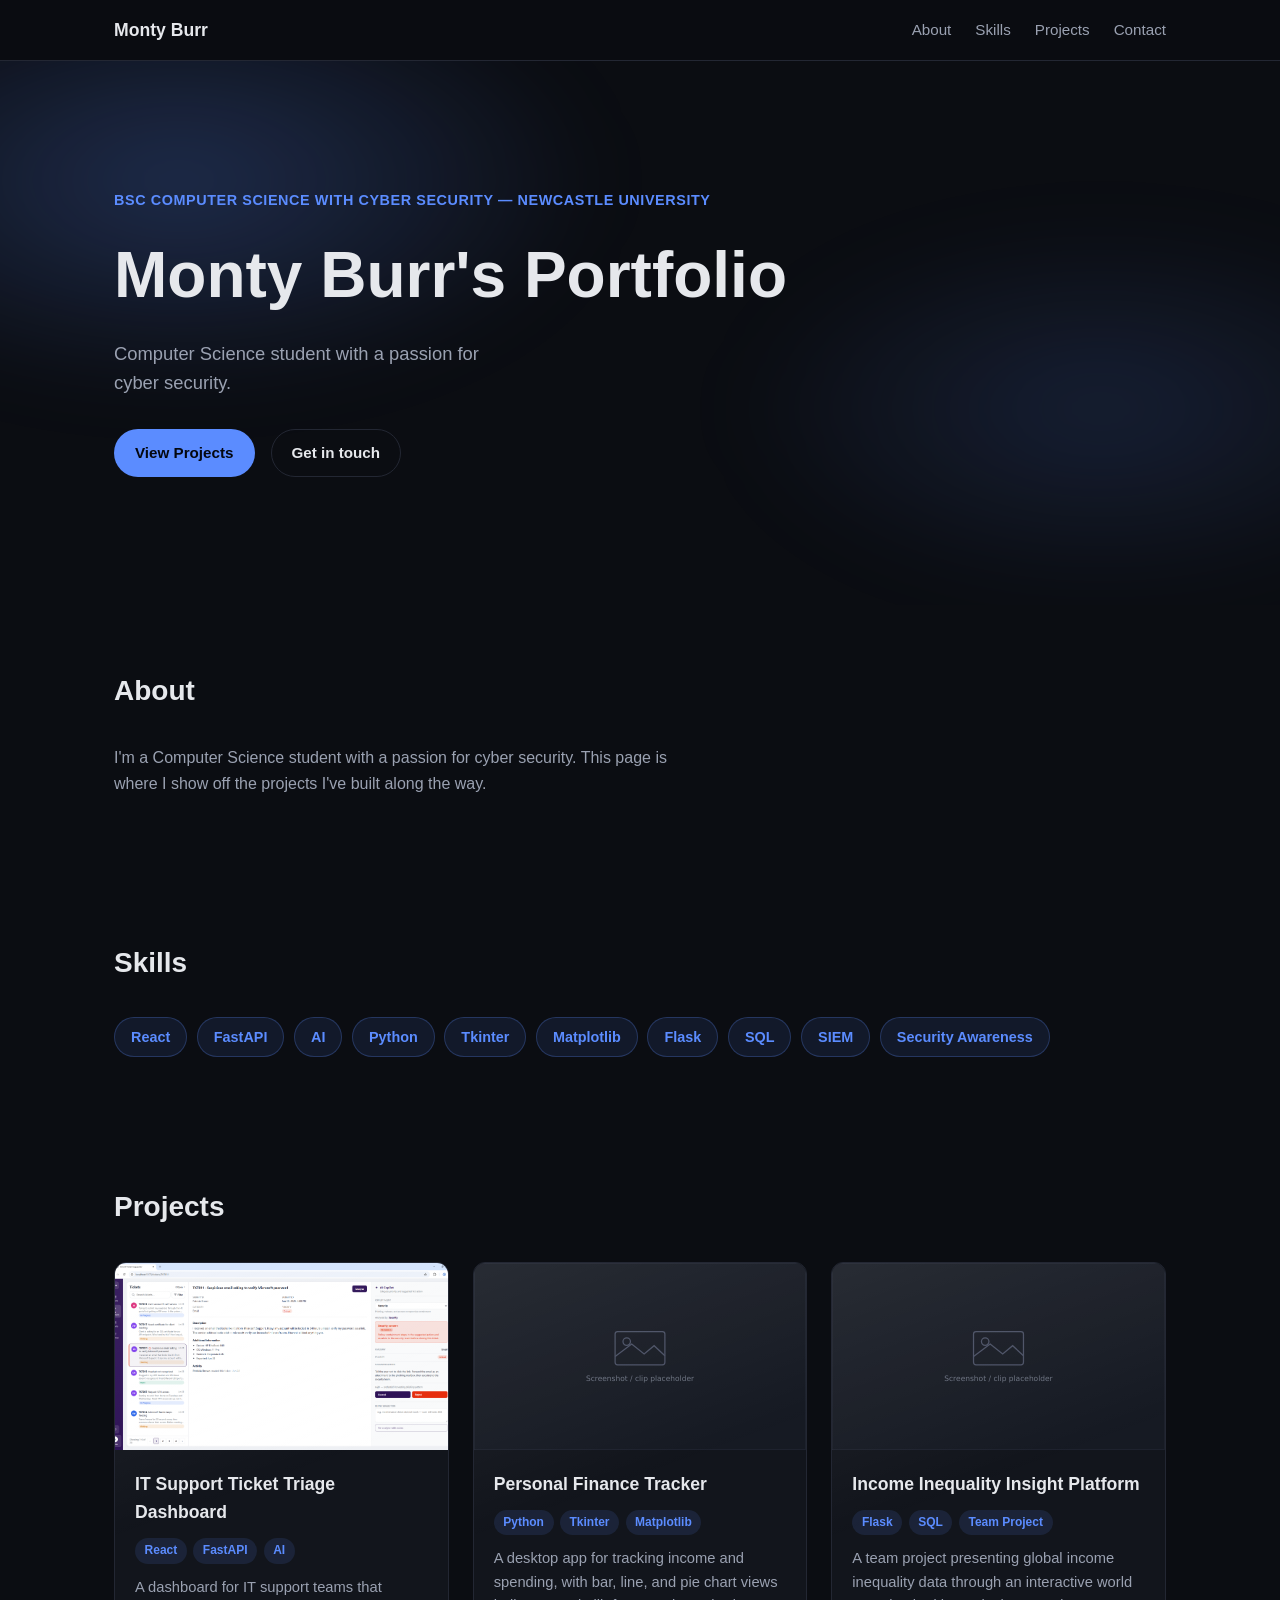
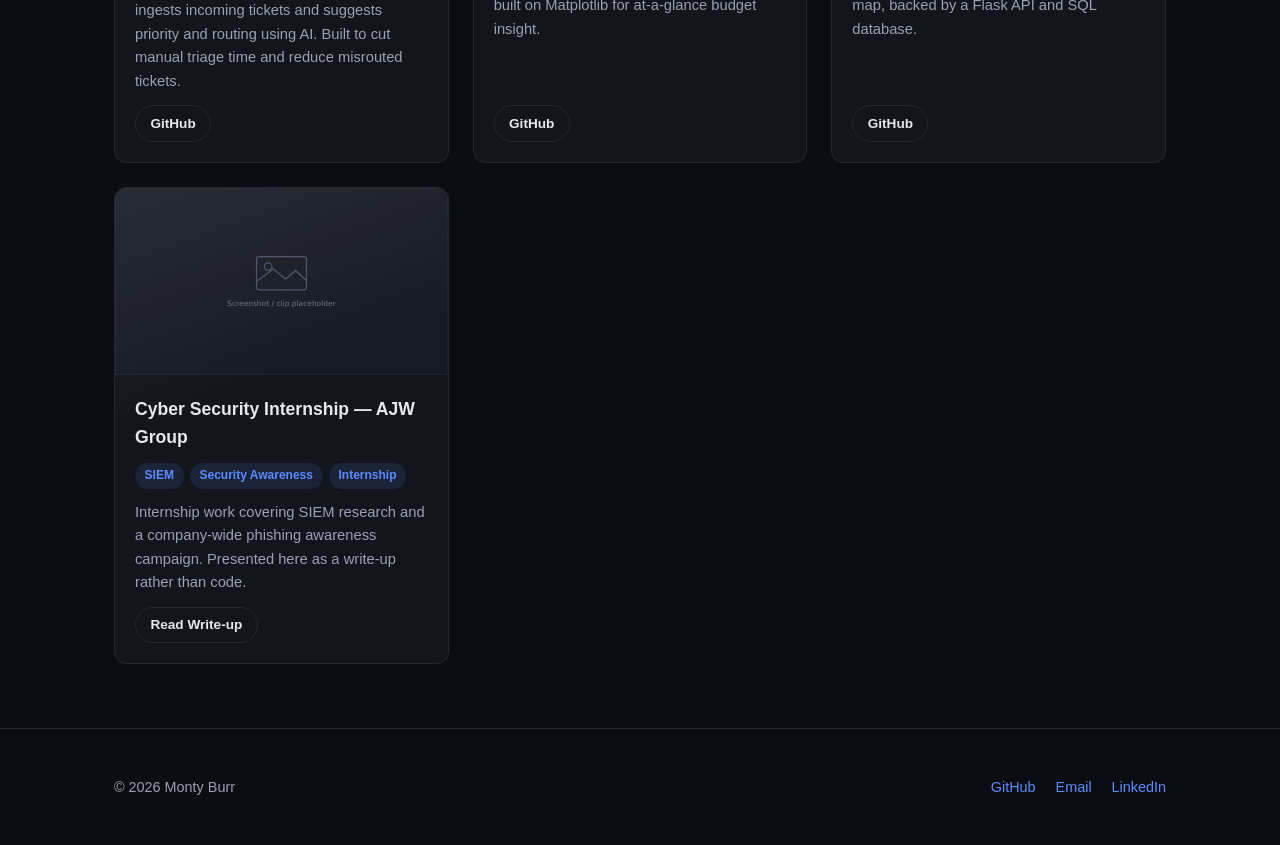
==== commit 604da5f8: "Merge pull request #2 from montyburr/feature/initial-design Feature/initial design" ====
--- a/index.html
+++ b/index.html
@@ -5,25 +5,16 @@
   <meta name="viewport" content="width=device-width, initial-scale=1.0">
   <title>Monty Burr — Portfolio</title>
   <meta name="description" content="Monty Burr — BSc Computer Science with Cyber Security, Newcastle University. Coding projects showcasing a passion for cyber security.">
-  <link rel="preload" href="assets/fonts/playfair-display-var-latin.woff2" as="font" type="font/woff2" crossorigin>
-  <link rel="preload" href="assets/fonts/poppins-400-latin.woff2" as="font" type="font/woff2" crossorigin>
   <link rel="stylesheet" href="assets/css/style.css">
 </head>
 <body>
-  <header class="site-header" id="site-header">
-    <nav class="nav-pill" aria-label="Primary">
-      <a class="nav-pill__brand" href="#top">Monty Burr</a>
-      <button class="nav-pill__toggle" id="nav-toggle" type="button"
-              aria-expanded="false" aria-controls="nav-menu" aria-label="Open menu">
-        <span class="nav-pill__bars" aria-hidden="true"></span>
-      </button>
-      <ul class="nav-pill__links" id="nav-menu">
+  <header class="site-header">
+    <nav class="nav container">
+      <a class="nav__brand" href="#top">Monty Burr</a>
+      <ul class="nav__links">
         <li><a href="#about">About</a></li>
         <li><a href="#skills">Skills</a></li>
         <li><a href="#projects">Projects</a></li>
-        <li><a href="#education">Education &amp; Experience</a></li>
-        <li data-nav-achievements hidden><a href="#achievements">Achievements</a></li>
-        <li><a href="cv.html">CV</a></li>
         <li><a href="#contact">Contact</a></li>
       </ul>
     </nav>
@@ -31,129 +22,54 @@
 
   <main>
     <section id="top" class="hero">
-      <canvas class="hero__particles" id="hero-particles" aria-hidden="true"></canvas>
-      <div class="hero__veil" aria-hidden="true"></div>
       <div class="container hero__inner">
         <p class="hero__eyebrow">BSc Computer Science with Cyber Security — Newcastle University</p>
         <h1 class="hero__title">Monty Burr's Portfolio</h1>
-        <p class="hero__tagline">
-          <!-- Full sentence for assistive tech; the animated copy below is aria-hidden
-               so the typewriter isn't announced character by character. -->
-          <span class="visually-hidden">Computer Science student with a passion for cyber security.</span>
-          <span class="hero__type" id="hero-type" aria-hidden="true">Computer Science student with a passion for cyber security.</span><span class="hero__caret" id="hero-caret" aria-hidden="true" hidden></span>
-        </p>
+        <p class="hero__tagline">Computer Science student with a passion for cyber security.</p>
         <div class="hero__cta">
           <a class="btn btn--primary" href="#projects">View Projects</a>
-          <a class="btn btn--ghost" href="cv.html">View CV</a>
           <a class="btn btn--ghost" href="mailto:montyburr@hotmail.co.uk">Get in touch</a>
         </div>
       </div>
     </section>
 
     <section id="about" class="about">
-      <div class="container about__inner">
-        <div class="about__copy">
-          <h2 class="section-title">About</h2>
-          <p class="about__text">
-            Currently studying Computer Science with a focus on cyber security and 
-            threat intelligence, I have built a solid foundation in programming, 
-            data structures, and secure system design. My coursework and independent 
-            projects have developed my interest in how technology can be used to 
-            predict, prevent, and defend against digital threats, and I am now 
-            looking to apply that knowledge in a professional environment where I 
-            can contribute to real-world security challenges. This page
-            is where I show off the projects I've built along the way.
-          </p>
-        </div>
-        <div class="about__panel" aria-hidden="true">
-          <span class="about__glyph">&lt;/&gt;</span>
-        </div>
+      <div class="container">
+        <h2 class="section-title">About</h2>
+        <p class="about__text">
+          I'm a Computer Science student with a passion for cyber security. This page
+          is where I show off the projects I've built along the way.
+        </p>
       </div>
     </section>
 
     <section id="skills" class="skills">
       <div class="container">
         <h2 class="section-title">Skills</h2>
-        <div id="skills-grid" class="skills-grid"></div>
+        <ul id="skills-list" class="skills-list"></ul>
       </div>
     </section>
 
     <section id="projects" class="projects">
       <div class="container">
         <h2 class="section-title">Projects</h2>
-        <ol id="project-list" class="project-list"></ol>
-      </div>
-      <!-- Floating hover preview, positioned independently of the rows. -->
-      <div id="project-preview" class="project-preview" aria-hidden="true">
-        <img class="project-preview__img" alt="" decoding="async">
-        <img class="project-preview__img" alt="" decoding="async">
-      </div>
-    </section>
-
-    <section id="education" class="education">
-      <div class="container">
-        <h2 class="section-title">Education &amp; Experience</h2>
-        <div id="education-timeline" class="timeline"></div>
-      </div>
-    </section>
-
-    <section id="achievements" class="achievements" hidden>
-      <div class="container">
-        <h2 class="section-title">Achievements</h2>
-        <div id="achievements-grid" class="achievements-grid"></div>
-      </div>
-    </section>
-
-    <section id="contact" class="contact">
-      <div class="container contact__inner">
-        <h2 class="section-title">Contact</h2>
-        <p class="contact__line">
-          <a href="mailto:montyburr@hotmail.co.uk">montyburr@hotmail.co.uk</a>
-        </p>
-        <ul class="contact__socials">
-          <li>
-            <a href="https://github.com/montyburr" target="_blank" rel="noopener" aria-label="GitHub">
-              <svg viewBox="0 0 24 24" width="20" height="20" aria-hidden="true" focusable="false">
-                <path fill="currentColor" d="M12 .5a11.5 11.5 0 0 0-3.64 22.41c.58.1.79-.25.79-.56v-2c-3.2.7-3.88-1.37-3.88-1.37-.53-1.34-1.29-1.7-1.29-1.7-1.06-.72.08-.71.08-.71 1.17.08 1.78 1.2 1.78 1.2 1.04 1.78 2.73 1.27 3.4.97.1-.75.4-1.27.73-1.56-2.55-.29-5.24-1.28-5.24-5.69 0-1.26.45-2.29 1.19-3.1-.12-.29-.52-1.46.11-3.05 0 0 .97-.31 3.18 1.18a11 11 0 0 1 5.8 0c2.2-1.49 3.17-1.18 3.17-1.18.63 1.59.24 2.76.12 3.05.74.81 1.18 1.84 1.18 3.1 0 4.42-2.69 5.39-5.25 5.68.41.36.78 1.06.78 2.14v3.17c0 .31.21.67.8.56A11.5 11.5 0 0 0 12 .5Z"/>
-              </svg>
-            </a>
-          </li>
-          <li>
-            <a href="mailto:montyburr@hotmail.co.uk" aria-label="Email">
-              <svg viewBox="0 0 24 24" width="20" height="20" aria-hidden="true" focusable="false">
-                <path fill="none" stroke="currentColor" stroke-width="1.8" stroke-linejoin="round" d="M3 6.5h18v11H3z"/>
-                <path fill="none" stroke="currentColor" stroke-width="1.8" stroke-linecap="round" stroke-linejoin="round" d="m3.5 7 8.5 6 8.5-6"/>
-              </svg>
-            </a>
-          </li>
-          <li>
-            <a href="https://www.linkedin.com/in/montyburr/" target="_blank" rel="noopener" aria-label="LinkedIn">
-              <svg viewBox="0 0 24 24" width="20" height="20" aria-hidden="true" focusable="false">
-                <path fill="currentColor" d="M4.98 3.5a2.5 2.5 0 1 1 0 5 2.5 2.5 0 0 1 0-5ZM3 9h4v12H3V9Zm7 0h3.8v1.71h.05c.53-.95 1.83-1.96 3.77-1.96 4.03 0 4.78 2.5 4.78 5.76V21h-4v-5.6c0-1.34-.03-3.07-1.9-3.07-1.9 0-2.19 1.46-2.19 2.97V21h-4V9Z"/>
-              </svg>
-            </a>
-          </li>
-        </ul>
-        <p class="contact__cv">
-          <a class="btn btn--ghost" href="cv.html">View CV</a>
-        </p>
+        <div id="project-grid" class="project-grid"></div>
       </div>
     </section>
   </main>
 
-  <footer class="site-footer">
+  <footer id="contact" class="site-footer">
     <div class="container footer__inner">
       <p>&copy; <span id="year"></span> Monty Burr</p>
+      <ul class="footer__links">
+        <li><a href="https://github.com/montyburr" target="_blank" rel="noopener">GitHub</a></li>
+        <li><a href="mailto:montyburr@hotmail.co.uk">Email</a></li>
+        <li><a href="https://www.linkedin.com/in/montyburr/" target="_blank" rel="noopener">LinkedIn</a></li>
+      </ul>
     </div>
   </footer>
 
   <script src="assets/js/projects-data.js"></script>
-  <script src="assets/js/skills-data.js"></script>
-  <script src="assets/js/timeline-data.js"></script>
-  <script src="assets/js/achievements-data.js"></script>
-  <script src="assets/js/nav.js"></script>
-  <script src="assets/js/hero.js"></script>
-  <script src="assets/js/projects.js"></script>
   <script src="assets/js/main.js"></script>
 </body>
 </html>
--- a/assets/css/style.css
+++ b/assets/css/style.css
@@ -1,1323 +1,294 @@
-/* ==========================================================================
-   Monty Burr — portfolio
-   Design language sampled from portfolio-reference/website1 (see DESIGN_NOTES.md).
-   ========================================================================== */
-
-/* --------------------------------------------------------------------------
-   Fonts (self-hosted, latin subset — see assets/fonts/README.md)
-   -------------------------------------------------------------------------- */
-
-@font-face {
-  font-family: "Playfair Display";
-  font-style: normal;
-  font-weight: 400 700;
-  font-display: swap;
-  src: url("../fonts/playfair-display-var-latin.woff2") format("woff2");
-}
-
-@font-face {
-  font-family: "Poppins";
-  font-style: normal;
-  font-weight: 400;
-  font-display: swap;
-  src: url("../fonts/poppins-400-latin.woff2") format("woff2");
-}
-
-@font-face {
-  font-family: "Poppins";
-  font-style: normal;
-  font-weight: 500;
-  font-display: swap;
-  src: url("../fonts/poppins-500-latin.woff2") format("woff2");
-}
-
-@font-face {
-  font-family: "Poppins";
-  font-style: normal;
-  font-weight: 600;
-  font-display: swap;
-  src: url("../fonts/poppins-600-latin.woff2") format("woff2");
-}
-
-/* --------------------------------------------------------------------------
-   Design tokens
-   -------------------------------------------------------------------------- */
-
 :root {
-  /* Palette — hex values sampled from the website1 reference frames.
-     Contrast ratios noted against --c-bg (#030509). WCAG AA body text = 4.5:1. */
-  --c-bg: #030509;                /* page background, near-black with a blue tint */
-  --c-bg-elevated: #101216;       /* cards, nav fill */
-  --c-border: #23292c;            /* resting card border */
-  --c-border-strong: #2a2d2a;
-
-  --c-display: #f0e5c1;           /* warm cream, display headings — 16.0:1 */
-  --c-text: #e6e6e6;              /* body copy — 14.0:1 */
-  --c-text-muted: #9a9a9a;        /* secondary copy, resting nav — 7.2:1 */
-  --c-text-dim: #515151;          /* DECORATIVE ONLY — 2.6:1, fails AA for text */
-
-  --c-gold: #d1a428;              /* accent: links, active nav, tagline — 8.8:1 */
-  --c-gold-light: #dab74d;        /* lighter tint, button fills — 11.6:1 */
-  --c-gold-deep: #cdaa30;
-  --c-on-gold: #030509;           /* dark text on a gold fill — 11.0:1 */
-
-  /* Space-separated channels so alpha variants can be composed inline. */
-  --c-gold-rgb: 209 164 40;
-  --c-display-rgb: 240 229 193;
-
-  /* Typography */
-  --font-display: "Playfair Display", Georgia, "Times New Roman", serif;
-  --font-sans: "Poppins", -apple-system, BlinkMacSystemFont, "Segoe UI", Roboto,
-    Helvetica, Arial, sans-serif;
-
-  --fs-hero: clamp(2.5rem, 7vw, 4.75rem);
-  --fs-tagline: clamp(1.25rem, 3.4vw, 2.5rem);
-  --fs-h2: clamp(1.6rem, 3vw, 2rem);
-  --fs-h3: 1.25rem;
-  --fs-body: 1.0625rem;
-  --fs-small: 0.9375rem;
-  --fs-eyebrow: 0.8125rem;
-
-  --lh-tight: 1.1;
-  --lh-snug: 1.35;
-  --lh-body: 1.65;
-
-  --tracking-eyebrow: 0.18em;
-  --tracking-nav: 0.04em;
-
-  /* Spacing */
-  --space-3xs: 0.25rem;
-  --space-2xs: 0.5rem;
-  --space-xs: 0.75rem;
-  --space-sm: 1rem;
-  --space-md: 1.5rem;
-  --space-lg: 2rem;
-  --space-xl: 3rem;
-  --space-2xl: 4rem;
-  --section-gap: clamp(4.5rem, 10vw, 8.125rem); /* ~96–130px in the reference */
-
-  --container-width: 1140px;
-  --gutter: 1.5rem;
-
-  /* Shape */
-  --radius-card: 14px;
-  --radius-pill: 999px;
-  --border-hairline: 1px;
-
-  /* Nav */
-  --nav-height: 3.25rem;
-  --nav-float-gap: 1.5rem;
-
-  /* Projects hover preview. The row list reserves space from these same two
-     values, so the preview can never end up sitting over a project title. */
-  --preview-w: min(28vw, 380px);
-  --preview-right: clamp(1.5rem, 4vw, 4.5rem);
-
-  /* Motion */
-  --ease-out: cubic-bezier(0.22, 1, 0.36, 1);
-  --dur-fast: 180ms;
-  --dur-mid: 320ms;
-  --dur-slow: 600ms;
-
-  /* Effects */
-  --glow-gold-soft: 0 0 0 1px rgb(var(--c-gold-rgb) / 0.28),
-    0 18px 45px rgb(var(--c-gold-rgb) / 0.12);
-  --glow-gold-strong: 0 0 0 1px rgb(var(--c-gold-rgb) / 0.45),
-    0 10px 30px rgb(var(--c-gold-rgb) / 0.28);
-}
-
-/* --------------------------------------------------------------------------
-   Base
-   -------------------------------------------------------------------------- */
-
-*,
-*::before,
-*::after {
+  --bg: #0b0d12;
+  --bg-elevated: #12151c;
+  --border: #232733;
+  --text: #e6e8ec;
+  --text-muted: #9aa1b1;
+  --accent: #5b8cff;
+  --accent-hover: #7ea2ff;
+  --radius: 12px;
+  --container-width: 1100px;
+  --font-sans: -apple-system, BlinkMacSystemFont, "Segoe UI", Roboto, Helvetica, Arial, sans-serif;
+}
+
+* {
   box-sizing: border-box;
 }
 
 html {
   scroll-behavior: smooth;
-  /* Keeps anchor targets clear of the docked nav. */
-  scroll-padding-top: calc(var(--nav-height) + var(--space-md));
-  -webkit-text-size-adjust: 100%;
 }
 
 body {
   margin: 0;
-  background: var(--c-bg);
-  color: var(--c-text);
+  background: var(--bg);
+  color: var(--text);
   font-family: var(--font-sans);
-  font-size: var(--fs-body);
-  line-height: var(--lh-body);
-  -webkit-font-smoothing: antialiased;
-  text-rendering: optimizeLegibility;
+  line-height: 1.6;
 }
 
 img,
-video,
-canvas {
+video {
   max-width: 100%;
   display: block;
 }
 
 a {
-  color: var(--c-gold);
+  color: var(--accent);
   text-decoration: none;
-  transition: color var(--dur-fast) ease;
 }
 
 a:hover {
-  color: var(--c-gold-light);
-}
-
-:focus-visible {
-  outline: 2px solid var(--c-gold);
-  outline-offset: 3px;
-  border-radius: 2px;
-}
-
-h1,
-h2,
-h3 {
-  font-family: var(--font-display);
-  color: var(--c-display);
-  font-weight: 600;
-  line-height: var(--lh-tight);
-  margin: 0;
-}
-
-/* --------------------------------------------------------------------------
-   Utilities
-   -------------------------------------------------------------------------- */
+  color: var(--accent-hover);
+}
 
 .container {
   width: 100%;
   max-width: var(--container-width);
   margin-inline: auto;
-  padding-inline: var(--gutter);
-}
-
-.visually-hidden {
-  position: absolute;
-  width: 1px;
-  height: 1px;
+  padding-inline: 1.5rem;
+}
+
+/* Header / nav */
+
+.site-header {
+  position: sticky;
+  top: 0;
+  z-index: 10;
+  background: rgba(11, 13, 18, 0.8);
+  backdrop-filter: blur(8px);
+  border-bottom: 1px solid var(--border);
+}
+
+.nav {
+  display: flex;
+  align-items: center;
+  justify-content: space-between;
+  padding-block: 1rem;
+}
+
+.nav__brand {
+  color: var(--text);
+  font-weight: 600;
+  font-size: 1.1rem;
+}
+
+.nav__links {
+  display: flex;
+  gap: 1.5rem;
+  list-style: none;
+  margin: 0;
   padding: 0;
-  margin: -1px;
+}
+
+.nav__links a {
+  color: var(--text-muted);
+  font-size: 0.95rem;
+}
+
+.nav__links a:hover {
+  color: var(--text);
+}
+
+/* Hero */
+
+.hero {
+  position: relative;
+  min-height: 60vh;
+  display: flex;
+  align-items: center;
   overflow: hidden;
-  clip-path: inset(50%);
-  white-space: nowrap;
-  border: 0;
-}
-
-/* --------------------------------------------------------------------------
-   Header — floating pill nav that docks flush on scroll
-   -------------------------------------------------------------------------- */
-
-.site-header {
-  position: fixed;
-  inset: 0 0 auto 0;
-  z-index: 50;
-  padding-inline: var(--gutter);
-  padding-top: var(--nav-float-gap);
-  display: flex;
-  justify-content: center;
-  pointer-events: none; /* only the pill itself is interactive */
-  transition: padding-top var(--dur-mid) var(--ease-out);
-}
-
-.site-header.is-docked {
-  padding-top: var(--space-2xs);
-}
-
-.nav-pill {
-  pointer-events: auto;
-  display: flex;
-  align-items: center;
-  gap: var(--space-lg);
-  min-height: var(--nav-height);
-  padding: 0 var(--space-md);
-  border: var(--border-hairline) solid var(--c-border);
-  border-radius: var(--radius-pill);
-  background: rgb(16 18 22 / 0.68);
-  backdrop-filter: blur(14px) saturate(140%);
-  -webkit-backdrop-filter: blur(14px) saturate(140%);
-  transition: background var(--dur-mid) ease, border-color var(--dur-mid) ease,
-    box-shadow var(--dur-mid) ease;
-}
-
-.site-header.is-docked .nav-pill {
-  background: rgb(8 10 14 / 0.86);
-  border-color: var(--c-border-strong);
-  box-shadow: 0 10px 30px rgb(0 0 0 / 0.45);
-}
-
-.nav-pill__brand {
-  font-family: var(--font-display);
-  font-size: 1.0625rem;
-  font-weight: 600;
-  color: var(--c-display);
-  white-space: nowrap;
-}
-
-.nav-pill__brand:hover {
-  color: var(--c-gold);
-}
-
-.nav-pill__links {
-  display: flex;
-  align-items: center;
-  gap: var(--space-md);
-  list-style: none;
-  margin: 0;
-  padding: 0;
-}
-
-.nav-pill__links a {
-  display: inline-block;
-  padding-block: var(--space-3xs);
-  /* Resting nav uses --c-text-muted (7.2:1), not the reference's #515151 (2.6:1). */
-  color: var(--c-text-muted);
-  font-size: var(--fs-small);
-  font-weight: 500;
-  letter-spacing: var(--tracking-nav);
-}
-
-.nav-pill__links a:hover,
-.nav-pill__links a.is-active {
-  color: var(--c-gold);
-}
-
-/* Hamburger — hidden until the pill collapses */
-.nav-pill__toggle {
-  display: none;
-  align-items: center;
-  justify-content: center;
-  width: 2.25rem;
-  height: 2.25rem;
-  margin-right: calc(var(--space-2xs) * -1);
-  padding: 0;
-  border: 0;
-  border-radius: var(--radius-pill);
-  background: none;
-  color: var(--c-text-muted);
-  cursor: pointer;
-  transition: color var(--dur-fast) ease;
-}
-
-.nav-pill__toggle:hover,
-.nav-pill__toggle[aria-expanded="true"] {
-  color: var(--c-gold);
-}
-
-.nav-pill__bars,
-.nav-pill__bars::before,
-.nav-pill__bars::after {
-  display: block;
-  width: 18px;
-  height: 1.5px;
-  border-radius: 2px;
-  background: currentColor;
-  transition: transform var(--dur-mid) var(--ease-out),
-    background var(--dur-fast) ease;
-}
-
-.nav-pill__bars {
-  position: relative;
-}
-
-.nav-pill__bars::before,
-.nav-pill__bars::after {
+}
+
+.hero::before {
   content: "";
   position: absolute;
-}
-
-.nav-pill__bars::before {
-  transform: translateY(-6px);
-}
-
-.nav-pill__bars::after {
-  transform: translateY(6px);
-}
-
-.nav-pill__toggle[aria-expanded="true"] .nav-pill__bars {
-  background: transparent;
-}
-
-.nav-pill__toggle[aria-expanded="true"] .nav-pill__bars::before {
-  transform: rotate(45deg);
-}
-
-.nav-pill__toggle[aria-expanded="true"] .nav-pill__bars::after {
-  transform: rotate(-45deg);
-}
-
-/* --------------------------------------------------------------------------
-   Hero
-   -------------------------------------------------------------------------- */
-
-.hero {
+  inset: -20% -10% auto -10%;
+  height: 140%;
+  background:
+    radial-gradient(40% 40% at 20% 30%, rgba(91, 140, 255, 0.25), transparent 70%),
+    radial-gradient(35% 35% at 80% 60%, rgba(91, 140, 255, 0.15), transparent 70%);
+  filter: blur(40px);
+  pointer-events: none;
+  animation: hero-drift 18s ease-in-out infinite alternate;
+}
+
+.hero__inner {
   position: relative;
-  min-height: 100svh;
+  padding-block: 4rem;
+}
+
+@keyframes hero-drift {
+  from {
+    transform: translate3d(0, 0, 0) scale(1);
+  }
+  to {
+    transform: translate3d(2%, -3%, 0) scale(1.05);
+  }
+}
+
+.hero__eyebrow {
+  color: var(--accent);
+  font-size: 0.9rem;
+  font-weight: 600;
+  text-transform: uppercase;
+  letter-spacing: 0.04em;
+  margin: 0 0 0.75rem;
+}
+
+.hero__title {
+  font-size: clamp(2.5rem, 6vw, 4rem);
+  margin: 0 0 0.75rem;
+}
+
+.hero__tagline {
+  color: var(--text-muted);
+  font-size: 1.15rem;
+  max-width: 40ch;
+  margin: 0 0 2rem;
+}
+
+.hero__cta {
+  display: flex;
+  gap: 1rem;
+  flex-wrap: wrap;
+}
+
+/* Buttons */
+
+.btn {
+  display: inline-block;
+  padding: 0.65rem 1.25rem;
+  border-radius: 999px;
+  font-size: 0.95rem;
+  font-weight: 600;
+  border: 1px solid transparent;
+}
+
+.btn--primary {
+  background: var(--accent);
+  color: #04070f;
+}
+
+.btn--primary:hover {
+  background: var(--accent-hover);
+  color: #04070f;
+}
+
+.btn--ghost {
+  border-color: var(--border);
+  color: var(--text);
+}
+
+.btn--ghost:hover {
+  border-color: var(--accent);
+  color: var(--accent);
+}
+
+.btn--small {
+  padding: 0.4rem 0.9rem;
+  font-size: 0.85rem;
+  border: 1px solid var(--border);
+  color: var(--text);
+}
+
+.btn--small:hover {
+  border-color: var(--accent);
+  color: var(--accent);
+}
+
+/* Sections */
+
+section {
+  padding-block: 4rem;
+}
+
+.section-title {
+  font-size: 1.75rem;
+  margin: 0 0 2rem;
+}
+
+.about__text {
+  color: var(--text-muted);
+  max-width: 65ch;
+}
+
+/* Skills */
+
+.skills-list {
+  display: flex;
+  flex-wrap: wrap;
+  gap: 0.6rem;
+  list-style: none;
+  margin: 0;
+  padding: 0;
+}
+
+.skills-list li {
+  background: rgba(91, 140, 255, 0.1);
+  border: 1px solid rgba(91, 140, 255, 0.25);
+  color: var(--accent);
+  font-size: 0.9rem;
+  font-weight: 600;
+  padding: 0.45rem 1rem;
+  border-radius: 999px;
+}
+
+/* Project grid */
+
+.project-grid {
   display: grid;
-  place-items: center;
+  grid-template-columns: repeat(auto-fill, minmax(300px, 1fr));
+  gap: 1.5rem;
+}
+
+.project-tilt {
+  height: 100%;
+  perspective: 1200px;
+}
+
+.project-card {
+  position: relative;
+  width: 100%;
+  height: 100%;
+  background: var(--bg-elevated);
+  border: 1px solid var(--border);
+  border-radius: var(--radius);
   overflow: hidden;
-  isolation: isolate;
-}
-
-/* Single particle canvas — see assets/js/hero.js */
-.hero__particles {
+  display: flex;
+  flex-direction: column;
+  transform-style: preserve-3d;
+  opacity: 0;
+  transform: translateY(24px);
+  transition: opacity 0.6s ease, transform 0.5s cubic-bezier(0.22, 1, 0.36, 1), box-shadow 0.3s ease,
+    border-color 0.3s ease;
+}
+
+.project-card.is-visible {
+  opacity: 1;
+  transform: translateY(0);
+}
+
+.project-tilt:hover .project-card,
+.project-tilt:focus-within .project-card {
+  transform: translateY(-4px) rotate3d(1, 1, 0, 8deg);
+  border-color: rgba(91, 140, 255, 0.4);
+  box-shadow: 0 0 0 1px rgba(91, 140, 255, 0.15), 0 30px 45px rgba(91, 140, 255, 0.15),
+    0 20px 40px rgba(0, 0, 0, 0.4);
+}
+
+.project-card__glass {
   position: absolute;
   inset: 0;
-  z-index: -2;
-  width: 100%;
-  height: 100%;
-}
-
-/* Vignette + ambient gold wash, keeps the copy legible over the particles. */
-.hero__veil {
-  position: absolute;
-  inset: 0;
-  z-index: -1;
+  z-index: 2;
+  background: linear-gradient(160deg, rgba(255, 255, 255, 0.08), rgba(255, 255, 255, 0) 45%);
+  transform: translateZ(20px);
   pointer-events: none;
-  background:
-    radial-gradient(60% 45% at 50% 42%, rgb(var(--c-gold-rgb) / 0.09), transparent 72%),
-    radial-gradient(90% 70% at 50% 50%, transparent 45%, var(--c-bg) 100%);
-}
-
-.hero__inner {
-  position: relative;
-  display: flex;
-  flex-direction: column;
-  align-items: center;
-  text-align: center;
-  padding-block: calc(var(--nav-height) + var(--space-2xl)) var(--space-2xl);
-}
-
-.hero__eyebrow {
-  margin: 0 0 var(--space-md);
-  max-width: 40ch;
-  color: var(--c-gold);
-  font-size: var(--fs-eyebrow);
-  font-weight: 500;
-  line-height: var(--lh-snug);
-  text-transform: uppercase;
-  letter-spacing: var(--tracking-eyebrow);
-}
-
-.hero__title {
-  margin: 0 0 var(--space-md);
-  max-width: 18ch;
-  font-size: var(--fs-hero);
-  font-weight: 600;
-  letter-spacing: -0.015em;
-}
-
-.hero__tagline {
-  /* Reserve two lines so the typewriter doesn't reflow the CTAs as it types. */
-  min-height: calc(var(--fs-tagline) * var(--lh-snug) * 2);
-  margin: 0 0 var(--space-xl);
-  max-width: 30ch;
-  color: var(--c-gold);
-  font-family: var(--font-display);
-  font-size: var(--fs-tagline);
-  line-height: var(--lh-snug);
-}
-
-.hero__caret {
-  display: inline-block;
-  width: 2px;
-  height: 0.95em;
-  margin-left: 0.08em;
-  vertical-align: -0.1em;
-  background: var(--c-gold);
-  animation: caret-blink 1.1s steps(1, end) infinite;
-}
-
-@keyframes caret-blink {
-  0%,
-  50% {
-    opacity: 1;
-  }
-  50.01%,
-  100% {
-    opacity: 0;
-  }
-}
-
-.hero__cta {
-  display: flex;
-  gap: var(--space-sm);
-  flex-wrap: wrap;
-  justify-content: center;
-}
-
-/* --------------------------------------------------------------------------
-   Buttons — pill, gold-gradient fill or gold outline
-   -------------------------------------------------------------------------- */
-
-.btn {
-  display: inline-block;
-  padding: 0.7rem 1.6rem;
-  border: var(--border-hairline) solid transparent;
-  border-radius: var(--radius-pill);
-  font-family: var(--font-sans);
-  font-size: var(--fs-small);
-  font-weight: 600;
-  letter-spacing: 0.01em;
-  cursor: pointer;
-  transition: transform var(--dur-fast) var(--ease-out),
-    box-shadow var(--dur-mid) ease, background var(--dur-mid) ease,
-    border-color var(--dur-mid) ease, color var(--dur-mid) ease;
-}
-
-.btn--primary {
-  background: linear-gradient(135deg, var(--c-gold-light), var(--c-gold-deep));
-  color: var(--c-on-gold);
-}
-
-.btn--primary:hover {
-  color: var(--c-on-gold);
-  transform: translateY(-2px);
-  box-shadow: var(--glow-gold-strong);
-}
-
-.btn--ghost {
-  border-color: rgb(var(--c-gold-rgb) / 0.55);
-  color: var(--c-gold);
-  background: transparent;
-}
-
-.btn--ghost:hover {
-  border-color: var(--c-gold);
-  color: var(--c-gold-light);
-  transform: translateY(-2px);
-  box-shadow: var(--glow-gold-soft);
-}
-
-.btn--small {
-  padding: 0.45rem 1rem;
-  font-size: 0.85rem;
-  border-color: var(--c-border);
-  color: var(--c-text);
-}
-
-.btn--small:hover {
-  border-color: var(--c-gold);
-  color: var(--c-gold);
-}
-
-/* --------------------------------------------------------------------------
-   Sections
-   -------------------------------------------------------------------------- */
-
-main > section:not(.hero) {
-  padding-block: var(--section-gap);
-}
-
-.section-title {
-  font-size: var(--fs-h2);
-  margin: 0 0 clamp(var(--space-lg), 4vw, var(--space-xl));
-  text-align: center;
-}
-
-/* --------------------------------------------------------------------------
-   Shared card treatment — border + gold glow on hover, with the cursor-follow
-   gold spotlight from the reference layered inside. --mx/--my come from main.js.
-   -------------------------------------------------------------------------- */
-
-.card-spotlight {
-  position: relative;
-  overflow: hidden;
-  background: var(--c-bg-elevated);
-  border: var(--border-hairline) solid var(--c-border);
-  border-radius: var(--radius-card);
-  transition: border-color var(--dur-mid) ease, box-shadow var(--dur-mid) ease,
-    transform var(--dur-mid) var(--ease-out);
-}
-
-.card-spotlight::before {
-  content: "";
-  position: absolute;
-  inset: 0;
-  z-index: 0;
-  pointer-events: none;
-  opacity: 0;
-  /* --accent-rgb lets a card opt into its own hue; gold is the default. */
-  background: radial-gradient(
-    200px circle at var(--mx, 50%) var(--my, 50%),
-    rgb(var(--accent-rgb, var(--c-gold-rgb)) / 0.15),
-    transparent 70%
-  );
-  transition: opacity var(--dur-mid) ease;
-}
-
-.card-spotlight > * {
-  position: relative;
-  z-index: 1;
-}
-
-.card-spotlight:hover {
-  border-color: rgb(var(--accent-rgb, var(--c-gold-rgb)) / 0.5);
-  box-shadow: 0 0 0 1px rgb(var(--accent-rgb, var(--c-gold-rgb)) / 0.28),
-    0 18px 45px rgb(var(--accent-rgb, var(--c-gold-rgb)) / 0.12);
-}
-
-.card-spotlight:hover::before {
-  opacity: 1;
-}
-
-/* --------------------------------------------------------------------------
-   About — bio copy beside a bordered panel
-   -------------------------------------------------------------------------- */
-
-.about__inner {
-  display: grid;
-  grid-template-columns: minmax(0, 1.45fr) minmax(0, 1fr);
-  gap: clamp(var(--space-lg), 5vw, var(--space-2xl));
-  align-items: center;
-}
-
-.about__copy .section-title {
-  text-align: left;
-}
-
-.about__text {
-  color: var(--c-text-muted);
-  max-width: 58ch;
-  margin: 0;
-}
-
-.about__panel {
-  display: grid;
-  place-items: center;
-  aspect-ratio: 4 / 3;
-  border: var(--border-hairline) solid var(--c-border);
-  border-radius: var(--radius-card);
-  background:
-    radial-gradient(70% 60% at 50% 40%, rgb(var(--c-gold-rgb) / 0.08), transparent 70%),
-    var(--c-bg-elevated);
-}
-
-.about__glyph {
-  font-family: var(--font-display);
-  font-size: clamp(2.5rem, 6vw, 4rem);
-  font-weight: 600;
-  color: var(--c-gold);
-}
-
-/* --------------------------------------------------------------------------
-   Skills — category cards, three then two
-   -------------------------------------------------------------------------- */
-
-.skills-grid {
-  display: flex;
-  flex-wrap: wrap;
-  justify-content: center;
-  gap: clamp(var(--space-sm), 2.5vw, var(--space-md));
-}
-
-.skill-card {
-  flex: 0 1 calc(33.333% - var(--space-md));
-  min-width: 230px;
-  padding: clamp(1.5rem, 2.5vw, 1.875rem);
-}
-
-.skill-card__title {
-  font-size: var(--fs-h3);
-  color: var(--c-gold);
-  margin: 0 0 var(--space-sm);
-}
-
-.skill-card__list {
-  list-style: none;
-  margin: 0;
-  padding: 0;
-  display: flex;
-  flex-direction: column;
-  gap: var(--space-3xs);
-}
-
-.skill-card__list li {
-  position: relative;
-  padding-left: 1.1rem;
-  color: var(--c-text-muted);
-  font-size: var(--fs-small);
-}
-
-.skill-card__list li::before {
-  content: "";
-  position: absolute;
-  left: 0;
-  top: 0.62em;
-  width: 5px;
-  height: 5px;
-  border-radius: 50%;
-  background: var(--c-gold);
-}
-
-/* --------------------------------------------------------------------------
-   Projects — website2's numbered row list with a floating hover preview,
-   recoloured to gold and set in the website1 display serif.
-   -------------------------------------------------------------------------- */
-
-.project-list {
-  list-style: none;
-  margin: 0;
-  padding: 0;
-  border-top: var(--border-hairline) solid var(--c-border);
-}
-
-.project-row {
-  /* Layout box only. Padding, divider and the scroll transform all sit on
-     __inner so the two opacity systems (hover dimming here, scroll fade
-     there) multiply instead of overwriting each other. */
-  transition: opacity var(--dur-mid) ease;
-}
-
-.project-row__inner {
-  border-bottom: var(--border-hairline) solid var(--c-border);
-  padding-block: clamp(1.375rem, 3vw, 2.125rem);
-}
-
-/* Hovering one row dims its siblings. 0.55 keeps the dimmed titles at 5.0:1
-   against the page background — the reference's #4d4d4d is only 2.4:1. */
-.project-list.is-hovering .project-row {
-  opacity: 0.55;
-}
-
-.project-list.is-hovering .project-row:hover,
-.project-list .project-row.is-active,
-.project-list .project-row:focus-within {
-  opacity: 1;
-}
-
-.project-row__link {
-  display: flex;
-  align-items: baseline;
-  gap: clamp(var(--space-sm), 2vw, var(--space-md));
-  color: inherit;
-}
-
-.project-row__num {
-  flex: none;
-  font-family: var(--font-sans);
-  font-size: var(--fs-small);
-  font-weight: 500;
-  color: var(--c-gold);
-  opacity: 0.75;
-}
-
-.project-row__title {
-  font-family: var(--font-display);
-  font-size: clamp(1.5rem, 4.4vw, 3.125rem);
-  font-weight: 600;
-  line-height: 1.12;
-  letter-spacing: -0.01em;
-  color: var(--c-display);
-}
-
-/* Gold sweeps across the title left-to-right rather than snapping. Guarded so
-   the text never renders transparent where background-clip:text is missing. */
-@supports (background-clip: text) or (-webkit-background-clip: text) {
-  .project-row__title {
-    background-image: linear-gradient(
-      90deg,
-      var(--c-gold) 0 50%,
-      var(--c-display) 50% 100%
-    );
-    background-size: 200% 100%;
-    background-position: 100% 0;
-    -webkit-background-clip: text;
-    background-clip: text;
-    color: transparent;
-    -webkit-text-fill-color: transparent;
-    transition: background-position 520ms var(--ease-out);
-  }
-
-  .project-row:hover .project-row__title,
-  .project-row.is-active .project-row__title,
-  .project-row:focus-within .project-row__title {
-    background-position: 0 0;
-  }
-}
-
-.project-row__icon {
-  flex: none;
-  display: inline-flex;
-  align-self: center;
-  margin-left: auto;
-  font-size: clamp(1rem, 2vw, 1.5rem);
-  color: var(--c-gold);
-  opacity: 0;
-  transform: translate3d(-6px, 6px, 0);
-  transition: opacity var(--dur-mid) ease, transform var(--dur-mid) var(--ease-out);
-}
-
-.project-row:hover .project-row__icon,
-.project-row.is-active .project-row__icon,
-.project-row:focus-within .project-row__icon {
-  opacity: 1;
-  transform: translate3d(0, 0, 0);
-}
-
-.project-row__tags {
-  margin: var(--space-2xs) 0 0;
-  color: var(--c-text-muted);
-  font-size: var(--fs-small);
-  letter-spacing: 0.02em;
-}
-
-/* Scroll-driven hand-off between rows.
-
-   Mirrors what tajmirul.site actually does (verified against its source): each
-   block is scrubbed along a Y-transform and opacity tied directly to scroll
-   position — rising into place on the way in, continuing up and fading on the
-   way out. There is no pinning and no clipping mask in the reference, and none
-   here: the page scrolls natively throughout and nothing is ever hidden behind
-   a transform. Because each row is driven by its own view progress, the row
-   leaving the top and the row arriving at the bottom overlap, which is what
-   reads as one block handing off to the next.
-
-   The @supports guard is load-bearing, not decoration. Without a timeline the
-   shorthand resolves to a 0s time-based animation with `both` fill, which would
-   park every row on the 100% keyframe — opacity 0, permanently invisible. */
-@supports (animation-timeline: view()) {
-  @media (prefers-reduced-motion: no-preference) {
-    .project-row__inner {
-      /* Fill is deliberately `none`, not `both`. With `both` the row is parked
-         on the 0% keyframe — opacity 0 — any time the timeline isn't actively
-         ticking, which hides the content outright. `none` is visually
-         identical (outside the range the row is off-screen either way) but
-         fails back to plain visible text instead of to nothing. */
-      animation: project-row-handoff linear none;
-      animation-timeline: view();
-      animation-range: cover 0% cover 100%;
-    }
-  }
-}
-
-@keyframes project-row-handoff {
-  0% {
-    opacity: 0;
-    transform: translateY(140px);
-  }
-  /* Settled for the middle of its pass through the viewport. */
-  30%,
-  72% {
-    opacity: 1;
-    transform: translateY(0);
-  }
-  100% {
-    opacity: 0;
-    transform: translateY(-140px);
-  }
-}
-
-/* Floating cover image — fixed to the upper right, independent of the rows,
-   trailing the active row's vertical position and cross-fading its content. */
-.project-preview {
-  display: none;
-  position: fixed;
-  top: 0;
-  right: var(--preview-right);
-  z-index: 5;
-  width: var(--preview-w);
-  aspect-ratio: 16 / 9;
-  pointer-events: none;
-  opacity: 0;
-  visibility: hidden;
-  background: var(--c-bg-elevated);
-  box-shadow: 0 24px 60px rgb(0 0 0 / 0.55);
-  transition: opacity var(--dur-mid) ease, visibility var(--dur-mid),
-    transform 520ms var(--ease-out);
-}
-
-@media (hover: hover) and (min-width: 900px) {
-  .project-preview {
-    display: block;
-  }
-
-  /* Keep the rows clear of the preview's column. This is the preview's own
-     width and offset, less whatever margin the container already provides. */
-  .project-list {
-    padding-right: max(
-      0px,
-      calc(
-        var(--preview-w) + var(--preview-right) - var(--gutter) + var(--space-md) -
-          max(0px, (100vw - var(--container-width)) / 2)
-      )
-    );
-  }
-}
-
-.project-preview.is-visible {
-  opacity: 1;
-  visibility: visible;
-}
-
-.project-preview__img {
-  position: absolute;
-  inset: 0;
-  width: 100%;
-  height: 100%;
-  object-fit: cover;
-  opacity: 0;
-  transition: opacity 420ms ease;
-}
-
-.project-preview__img.is-front {
-  opacity: 1;
-}
-
-/* --------------------------------------------------------------------------
-   Education — centre-line timeline with alternating cards
-   -------------------------------------------------------------------------- */
-
-.timeline {
-  position: relative;
-  padding-block: var(--space-sm);
-}
-
-.timeline::before {
-  content: "";
-  position: absolute;
-  left: 50%;
-  top: 0;
-  bottom: 0;
-  width: 1px;
-  transform: translateX(-50%);
-  background: rgb(var(--c-gold-rgb) / 0.22);
-}
-
-/* Scroll-linked marker that slides down the same line. */
-.timeline__progress {
-  position: absolute;
-  left: 50%;
-  top: 0;
-  width: 1px;
-  height: 100%;
-  transform: translateX(-50%) scaleY(0);
-  transform-origin: top;
-  background: var(--c-gold);
-}
-
-.timeline__item {
-  position: relative;
-  width: calc(50% - var(--space-xl));
-  margin-bottom: clamp(2.5rem, 6vw, 4.5rem);
-}
-
-.timeline__item:last-child {
-  margin-bottom: 0;
-}
-
-.timeline__item:nth-of-type(odd) {
-  margin-right: auto;
-  text-align: right;
-}
-
-.timeline__item:nth-of-type(even) {
-  margin-left: auto;
-}
-
-.timeline__node {
-  position: absolute;
-  top: 1.9rem;
-  width: 11px;
-  height: 11px;
-  border-radius: 50%;
-  background: var(--c-gold);
-  box-shadow: 0 0 0 4px rgb(var(--c-gold-rgb) / 0.16);
-}
-
-/* Education reads as a solid cream node, experience as a hollow gold ring, so
-   the two kinds are told apart from the line alone. */
-.timeline__node--education {
-  background: var(--c-display);
-  box-shadow: 0 0 0 4px rgb(var(--c-display-rgb) / 0.16);
-}
-
-.timeline__node--experience {
-  background: var(--c-bg);
-  border: 2px solid var(--c-gold);
-}
-
-.timeline__item:nth-of-type(odd) .timeline__node {
-  right: calc((var(--space-xl) + 5.5px) * -1);
-}
-
-.timeline__item:nth-of-type(even) .timeline__node {
-  left: calc((var(--space-xl) + 5.5px) * -1);
-}
-
-.timeline__card {
-  padding: clamp(1.375rem, 2.5vw, 1.75rem);
-}
-
-/* Both kinds get the same weight of treatment — fill, tinted border, accent
-   edge, badge — and are told apart by hue, icon, node and chips instead:
-   education is cream (the palette's brightest tone), experience is gold. */
-.timeline__card--education {
-  --accent: var(--c-display);
-  --accent-rgb: var(--c-display-rgb);
-}
-
-.timeline__card--experience {
-  --accent: var(--c-gold);
-  --accent-rgb: var(--c-gold-rgb);
-}
-
-.timeline__card--education,
-.timeline__card--experience {
-  background: linear-gradient(
-      180deg,
-      rgb(var(--accent-rgb) / 0.07),
-      rgb(var(--accent-rgb) / 0.015)
-    ),
-    var(--c-bg-elevated);
-  border-color: rgb(var(--accent-rgb) / 0.3);
-}
-
-.timeline__card::after {
-  content: "";
-  position: absolute;
-  top: 0;
-  bottom: 0;
-  width: 3px;
-  background: var(--accent, var(--c-gold));
-}
-
-/* The accent edge always sits on the side nearest the centre line. */
-.timeline__item:nth-of-type(odd) .timeline__card::after {
-  right: 0;
-}
-
-.timeline__item:nth-of-type(even) .timeline__card::after {
-  left: 0;
-}
-
-.timeline__head {
-  display: flex;
-  align-items: center;
-  gap: 0.625rem;
-  margin-bottom: var(--space-2xs);
-}
-
-/* Right-aligned cards put the badge on the outside edge too. */
-.timeline__item:nth-of-type(odd) .timeline__head {
-  flex-direction: row-reverse;
-}
-
-.timeline__badge {
-  flex: none;
-  display: grid;
-  place-items: center;
-  width: 2rem;
-  height: 2rem;
-  border-radius: 50%;
-  border: var(--border-hairline) solid rgb(var(--accent-rgb) / 0.45);
-  background: rgb(var(--accent-rgb) / 0.1);
-  color: var(--accent);
-}
-
-.timeline__kicker {
-  margin: 0;
-  font-size: 0.6875rem;
-  font-weight: 600;
-  text-transform: uppercase;
-  letter-spacing: 0.16em;
-  color: var(--accent);
-}
-
-.timeline__title {
-  font-size: var(--fs-h3);
-  margin: 0 0 var(--space-3xs);
-}
-
-.timeline__institution {
-  margin: 0;
-  color: var(--accent, var(--c-gold));
-  font-size: var(--fs-small);
-  font-weight: 500;
-}
-
-.timeline__meta {
-  margin: var(--space-2xs) 0 0;
-  color: var(--c-text-muted);
-  font-size: var(--fs-eyebrow);
-  text-transform: uppercase;
-  letter-spacing: 0.1em;
-}
-
-.timeline__location {
-  margin: var(--space-3xs) 0 0;
-  color: var(--c-text-muted);
-  font-size: var(--fs-small);
-}
-
-.timeline__detail {
-  margin: var(--space-xs) 0 0;
-  color: var(--c-text-muted);
-  font-size: var(--fs-small);
-}
-
-/* Skill chips — experience only, which is another thing telling the two
-   card kinds apart. */
-.timeline__skills {
-  display: flex;
-  flex-wrap: wrap;
-  gap: 0.35rem;
-  list-style: none;
-  margin: var(--space-sm) 0 0;
-  padding: 0;
-}
-
-.timeline__item:nth-of-type(odd) .timeline__skills {
-  justify-content: flex-end;
-}
-
-.timeline__skills li {
-  padding: 0.2rem 0.6rem;
-  border: var(--border-hairline) solid rgb(var(--c-gold-rgb) / 0.22);
-  border-radius: var(--radius-pill);
-  background: rgb(var(--c-gold-rgb) / 0.09);
-  color: var(--c-gold);
-  font-size: 0.75rem;
-  line-height: 1.5;
-}
-
-/* Sub-entries — a qualification block within one institution. Deliberately
-   unbulleted so they read correctly on both sides of the alternating line. */
-.timeline__sub {
-  margin-top: var(--space-sm);
-  padding-top: var(--space-sm);
-  border-top: var(--border-hairline) solid var(--c-border);
-}
-
-.timeline__sub-period {
-  margin: 0;
-  color: var(--c-text-muted);
-  font-size: var(--fs-eyebrow);
-  text-transform: uppercase;
-  letter-spacing: 0.1em;
-}
-
-.timeline__sub-title {
-  margin: var(--space-3xs) 0 var(--space-2xs);
-  font-family: var(--font-display);
-  font-size: 1.0625rem;
-  font-weight: 600;
-  line-height: var(--lh-tight);
-  color: var(--accent, var(--c-gold));
-}
-
-.timeline__sub-list {
-  display: flex;
-  flex-direction: column;
-  gap: var(--space-3xs);
-  list-style: none;
-  margin: 0;
-  padding: 0;
-  color: var(--c-text-muted);
-  font-size: var(--fs-small);
-}
-
-/* Set off from the results above by space alone — no dividing rule. */
-.timeline__sub-note {
-  margin: var(--space-2xs) 0 0;
-  color: var(--c-text-muted);
-  font-size: var(--fs-small);
-}
-
-/* --------------------------------------------------------------------------
-   Achievements — two-column cards with a circular icon badge
-   -------------------------------------------------------------------------- */
-
-.achievements-grid {
-  display: grid;
-  grid-template-columns: repeat(auto-fit, minmax(min(100%, 320px), 1fr));
-  gap: var(--space-md);
-}
-
-.achievement-card {
-  display: flex;
-  align-items: flex-start;
-  gap: var(--space-sm);
-  padding: clamp(1.5rem, 2.5vw, 1.875rem);
-}
-
-.achievement-card__badge {
-  flex: none;
-  display: grid;
-  place-items: center;
-  width: 3rem;
-  height: 3rem;
-  border-radius: 50%;
-  border: var(--border-hairline) solid rgb(var(--c-gold-rgb) / 0.4);
-  background: rgb(var(--c-gold-rgb) / 0.08);
-  color: var(--c-gold);
-}
-
-.achievement-card__title {
-  font-size: var(--fs-h3);
-  margin: 0;
-}
-
-.achievement-card__meta {
-  margin: var(--space-3xs) 0 0;
-  color: var(--c-gold);
-  font-size: var(--fs-eyebrow);
-  text-transform: uppercase;
-  letter-spacing: 0.1em;
-}
-
-.achievement-card__detail {
-  margin: var(--space-2xs) 0 0;
-  color: var(--c-text-muted);
-  font-size: var(--fs-small);
-}
-
-/* --------------------------------------------------------------------------
-   Contact — existing links, restyled. No form.
-   -------------------------------------------------------------------------- */
-
-.contact__inner {
-  display: flex;
-  flex-direction: column;
-  align-items: center;
-  text-align: center;
-}
-
-.contact__line {
-  margin: 0 0 var(--space-lg);
-  font-family: var(--font-display);
-  font-size: clamp(1.125rem, 2.5vw, 1.5rem);
-}
-
-.contact__socials {
-  display: flex;
-  gap: var(--space-sm);
-  list-style: none;
-  margin: 0;
-  padding: 0;
-}
-
-.contact__socials a {
-  display: grid;
-  place-items: center;
-  width: 3rem;
-  height: 3rem;
-  border-radius: 50%;
-  border: var(--border-hairline) solid var(--c-border);
-  background: var(--c-bg-elevated);
-  color: var(--c-text-muted);
-  transition: color var(--dur-mid) ease, border-color var(--dur-mid) ease,
-    box-shadow var(--dur-mid) ease, transform var(--dur-fast) var(--ease-out);
-}
-
-.contact__cv {
-  margin: var(--space-lg) 0 0;
-}
-
-.contact__socials a:hover {
-  color: var(--c-gold);
-  border-color: rgb(var(--c-gold-rgb) / 0.55);
-  box-shadow: var(--glow-gold-soft);
-  transform: translateY(-2px);
-}
-
-/* --------------------------------------------------------------------------
-   CV page (cv.html)
-   -------------------------------------------------------------------------- */
-
-/* Scoped as `main > section.cv` to outrank the generic
-   `main > section:not(.hero)` rhythm, which would otherwise win on
-   specificity and pull the heading up under the fixed nav. */
-main > section.cv {
-  padding-block: calc(var(--nav-height) + var(--nav-float-gap) + var(--space-2xl))
-    var(--section-gap);
-}
-
-.cv-actions {
-  display: flex;
-  flex-wrap: wrap;
-  justify-content: center;
-  gap: var(--space-sm);
-  margin-bottom: var(--space-lg);
-}
-
-.cv-viewer {
-  position: relative;
-  height: min(85vh, 1150px);
-  border: var(--border-hairline) solid var(--c-border);
-  border-radius: var(--radius-card);
-  overflow: hidden;
-  background: var(--c-bg-elevated);
-}
-
-.cv-viewer__doc {
-  display: block;
-  width: 100%;
-  height: 100%;
-  border: 0;
-}
-
-.cv-viewer__fallback {
-  display: none;
-  place-content: center;
-  justify-items: center;
-  text-align: center;
-  padding: var(--space-xl) var(--gutter);
-}
-
-.cv-viewer__note {
-  margin: 0;
-  max-width: 42ch;
-  color: var(--c-text-muted);
-  font-size: var(--fs-small);
-}
-
-.cv-viewer__note strong {
-  color: var(--c-gold);
-  font-weight: 500;
-}
-
-.cv-viewer.is-unsupported {
-  height: auto;
-}
-
-.cv-viewer.is-unsupported .cv-viewer__doc {
-  display: none;
-}
-
-.cv-viewer.is-unsupported .cv-viewer__fallback {
-  display: grid;
-}
-
-/* Mobile browsers overwhelmingly can't render an embedded PDF, and fail by
-   showing a blank box rather than falling back — so don't offer the embed. */
-@media (max-width: 900px) {
-  .cv-viewer {
-    height: auto;
-  }
-
-  .cv-viewer__doc {
-    display: none;
-  }
-
-  .cv-viewer__fallback {
-    display: grid;
-  }
-}
-
-/* --------------------------------------------------------------------------
-   Project detail page (project.html)
-   -------------------------------------------------------------------------- */
+}
 
 .project-card__media {
   aspect-ratio: 16 / 9;
-  background: #0a0c11;
+  background: #0e1117;
   overflow: hidden;
 }
 
@@ -1328,6 +299,19 @@
   object-fit: cover;
 }
 
+.project-card__body {
+  padding: 1.25rem;
+  display: flex;
+  flex-direction: column;
+  gap: 0.75rem;
+  flex: 1;
+}
+
+.project-card__body h3 {
+  margin: 0;
+  font-size: 1.1rem;
+}
+
 .project-card__tags {
   display: flex;
   flex-wrap: wrap;
@@ -1338,35 +322,55 @@
 }
 
 .project-card__tags li {
-  background: rgb(var(--c-gold-rgb) / 0.12);
-  color: var(--c-gold);
+  background: rgba(91, 140, 255, 0.12);
+  color: var(--accent);
   font-size: 0.75rem;
-  font-weight: 500;
+  font-weight: 600;
   padding: 0.2rem 0.6rem;
-  border-radius: var(--radius-pill);
+  border-radius: 999px;
+}
+
+.project-card__blurb {
+  color: var(--text-muted);
+  font-size: 0.92rem;
+  margin: 0;
+  flex: 1;
 }
 
 .project-card__links {
+  position: relative;
+  z-index: 2;
   display: flex;
   gap: 0.6rem;
   flex-wrap: wrap;
 }
 
-/* Same specificity note as `main > section.cv` above. */
-main > section.project-detail {
-  padding-block: calc(var(--nav-height) + var(--nav-float-gap) + var(--space-xl))
-    var(--space-2xl);
+.project-card__link-overlay {
+  position: absolute;
+  inset: 0;
+  z-index: 1;
+}
+
+.project-card__link-overlay:focus-visible {
+  outline: 2px solid var(--accent);
+  outline-offset: -2px;
+}
+
+/* Project detail page */
+
+.project-detail {
+  padding-block: 3rem 5rem;
 }
 
 .project-detail__back {
   display: inline-block;
-  margin-bottom: var(--space-lg);
-  color: var(--c-text-muted);
+  margin-bottom: 2rem;
+  color: var(--text-muted);
   font-size: 0.9rem;
 }
 
 .project-detail__back:hover {
-  color: var(--c-gold);
+  color: var(--accent);
 }
 
 #project-detail-content {
@@ -1375,241 +379,79 @@
 
 #project-detail-content h1 {
   font-size: clamp(1.75rem, 4vw, 2.5rem);
-  margin: 0 0 var(--space-sm);
+  margin: 0 0 1rem;
 }
 
 .project-detail__tags {
-  margin-bottom: var(--space-lg);
+  margin-bottom: 2rem;
 }
 
 .project-detail__media {
-  border: var(--border-hairline) solid var(--c-border);
-  border-radius: var(--radius-card);
-  margin-bottom: var(--space-lg);
+  border: 1px solid var(--border);
+  border-radius: var(--radius);
+  margin-bottom: 2rem;
 }
 
 .project-detail__body {
   display: flex;
   flex-direction: column;
-  gap: var(--space-sm);
-  color: var(--c-text-muted);
-  margin-bottom: var(--space-lg);
+  gap: 1rem;
+  color: var(--text-muted);
+  margin-bottom: 2rem;
 }
 
 .project-detail__links {
   margin-bottom: 0;
 }
 
-/* --------------------------------------------------------------------------
-   Footer
-   -------------------------------------------------------------------------- */
+/* Footer */
 
 .site-footer {
-  border-top: var(--border-hairline) solid var(--c-border);
-  padding-block: var(--space-lg);
+  border-top: 1px solid var(--border);
+  padding-block: 2rem;
 }
 
 .footer__inner {
-  color: var(--c-text-muted);
+  display: flex;
+  align-items: center;
+  justify-content: space-between;
+  flex-wrap: wrap;
+  gap: 1rem;
+  color: var(--text-muted);
   font-size: 0.9rem;
-  text-align: center;
-}
-
-.footer__inner p {
-  margin: 0;
-}
-
-/* --------------------------------------------------------------------------
-   Section responsive behaviour
-   -------------------------------------------------------------------------- */
-
-@media (max-width: 900px) {
-  .about__inner {
-    grid-template-columns: 1fr;
-  }
-
-  .about__panel {
-    aspect-ratio: 16 / 9;
-    order: -1;
-  }
-
-  .skill-card {
-    flex: 1 1 calc(50% - var(--space-md));
-  }
-
-  /* Timeline collapses to a single line down the left. */
-  .timeline::before,
-  .timeline__progress {
-    left: 6px;
-    transform: translateX(0);
-  }
-
-  .timeline__progress {
-    transform: translateX(0) scaleY(0);
-  }
-
-  .timeline__item,
-  .timeline__item:nth-of-type(odd),
-  .timeline__item:nth-of-type(even) {
-    width: 100%;
-    margin-left: 0;
-    margin-right: 0;
-    padding-left: calc(var(--space-lg) + 6px);
-    text-align: left;
-  }
-
-  .timeline__item:nth-of-type(odd) .timeline__node,
-  .timeline__item:nth-of-type(even) .timeline__node {
-    left: 1px;
-    right: auto;
-  }
-
-  /* Everything is left-aligned here, so the flipped variants reset. */
-  .timeline__item:nth-of-type(odd) .timeline__head {
-    flex-direction: row;
-  }
-
-  .timeline__item:nth-of-type(odd) .timeline__skills {
-    justify-content: flex-start;
-  }
-
-  .timeline__item:nth-of-type(odd) .timeline__card::after {
-    right: auto;
-    left: 0;
-  }
-}
-
-@media (max-width: 560px) {
-  .skill-card {
-    flex: 1 1 100%;
-  }
-
-  .project-row__link {
-    flex-wrap: wrap;
-    align-items: center;
-    gap: var(--space-2xs) var(--space-sm);
-  }
-
-  /* Always break after the number so short and long titles line up alike. */
-  .project-row__num {
-    flex-basis: 100%;
-  }
-
-  .project-row__icon {
-    margin-left: 0;
-  }
-}
-
-/* --------------------------------------------------------------------------
-   Responsive — the pill collapses below 840px
-
-   840 rather than 768: with six items the expanded pill is ~725px wide, which
-   leaves only ~24px of margin at 769px. Collapsing earlier keeps headroom.
-   -------------------------------------------------------------------------- */
-
-@media (max-width: 840px) {
-  :root {
-    --nav-float-gap: 0.75rem;
-  }
-
-  .nav-pill {
-    position: relative;
-    gap: var(--space-sm);
-    justify-content: space-between;
-    width: 100%;
-    max-width: 26rem;
-  }
-
-  .nav-pill__toggle {
-    display: flex;
-  }
-
-  .nav-pill__links {
-    position: absolute;
-    top: calc(100% + var(--space-2xs));
-    left: 0;
-    right: 0;
-    flex-direction: column;
-    align-items: stretch;
-    gap: 0;
-    padding: var(--space-2xs);
-    border: var(--border-hairline) solid var(--c-border-strong);
-    border-radius: 1.25rem;
-    background: rgb(8 10 14 / 0.94);
-    backdrop-filter: blur(14px) saturate(140%);
-    -webkit-backdrop-filter: blur(14px) saturate(140%);
-    box-shadow: 0 18px 40px rgb(0 0 0 / 0.5);
-
-    /* Collapsed state */
-    opacity: 0;
-    visibility: hidden;
-    transform: translateY(-6px);
-    transition: opacity var(--dur-fast) ease, transform var(--dur-mid) var(--ease-out),
-      visibility var(--dur-mid);
-  }
-
-  .nav-pill__links.is-open {
-    opacity: 1;
-    visibility: visible;
-    transform: translateY(0);
-  }
-
-  .nav-pill__links a {
-    display: block;
-    padding: 0.7rem var(--space-sm);
-    border-radius: var(--radius-pill);
-    text-align: center;
-  }
-
-  .nav-pill__links a:hover {
-    background: rgb(var(--c-gold-rgb) / 0.1);
+}
+
+.footer__links {
+  display: flex;
+  gap: 1.25rem;
+  list-style: none;
+  margin: 0;
+  padding: 0;
+}
+
+@media (max-width: 640px) {
+  .nav__links {
+    gap: 1rem;
   }
 
   .footer__inner {
     flex-direction: column;
     align-items: flex-start;
   }
-}
-
-@media (max-width: 480px) {
-  .hero__cta {
-    width: 100%;
-    flex-direction: column;
-  }
-
-  .hero__cta .btn {
-    width: 100%;
-    text-align: center;
-  }
-}
-
-/* --------------------------------------------------------------------------
-   Reduced motion
-   -------------------------------------------------------------------------- */
+
+}
 
 @media (prefers-reduced-motion: reduce) {
   html {
     scroll-behavior: auto;
   }
 
-  *,
-  *::before,
-  *::after {
-    animation-duration: 0.01ms !important;
-    animation-iteration-count: 1 !important;
-    transition-duration: 0.01ms !important;
-  }
-
-  /* The typewriter is disabled in JS, so the caret is meaningless — hide it. */
-  .hero__caret {
-    display: none;
-  }
-
-  .hero__tagline {
-    min-height: 0;
+  .hero::before {
+    animation: none;
   }
 
   .project-card {
+    transition: none;
     opacity: 1;
     transform: none;
   }
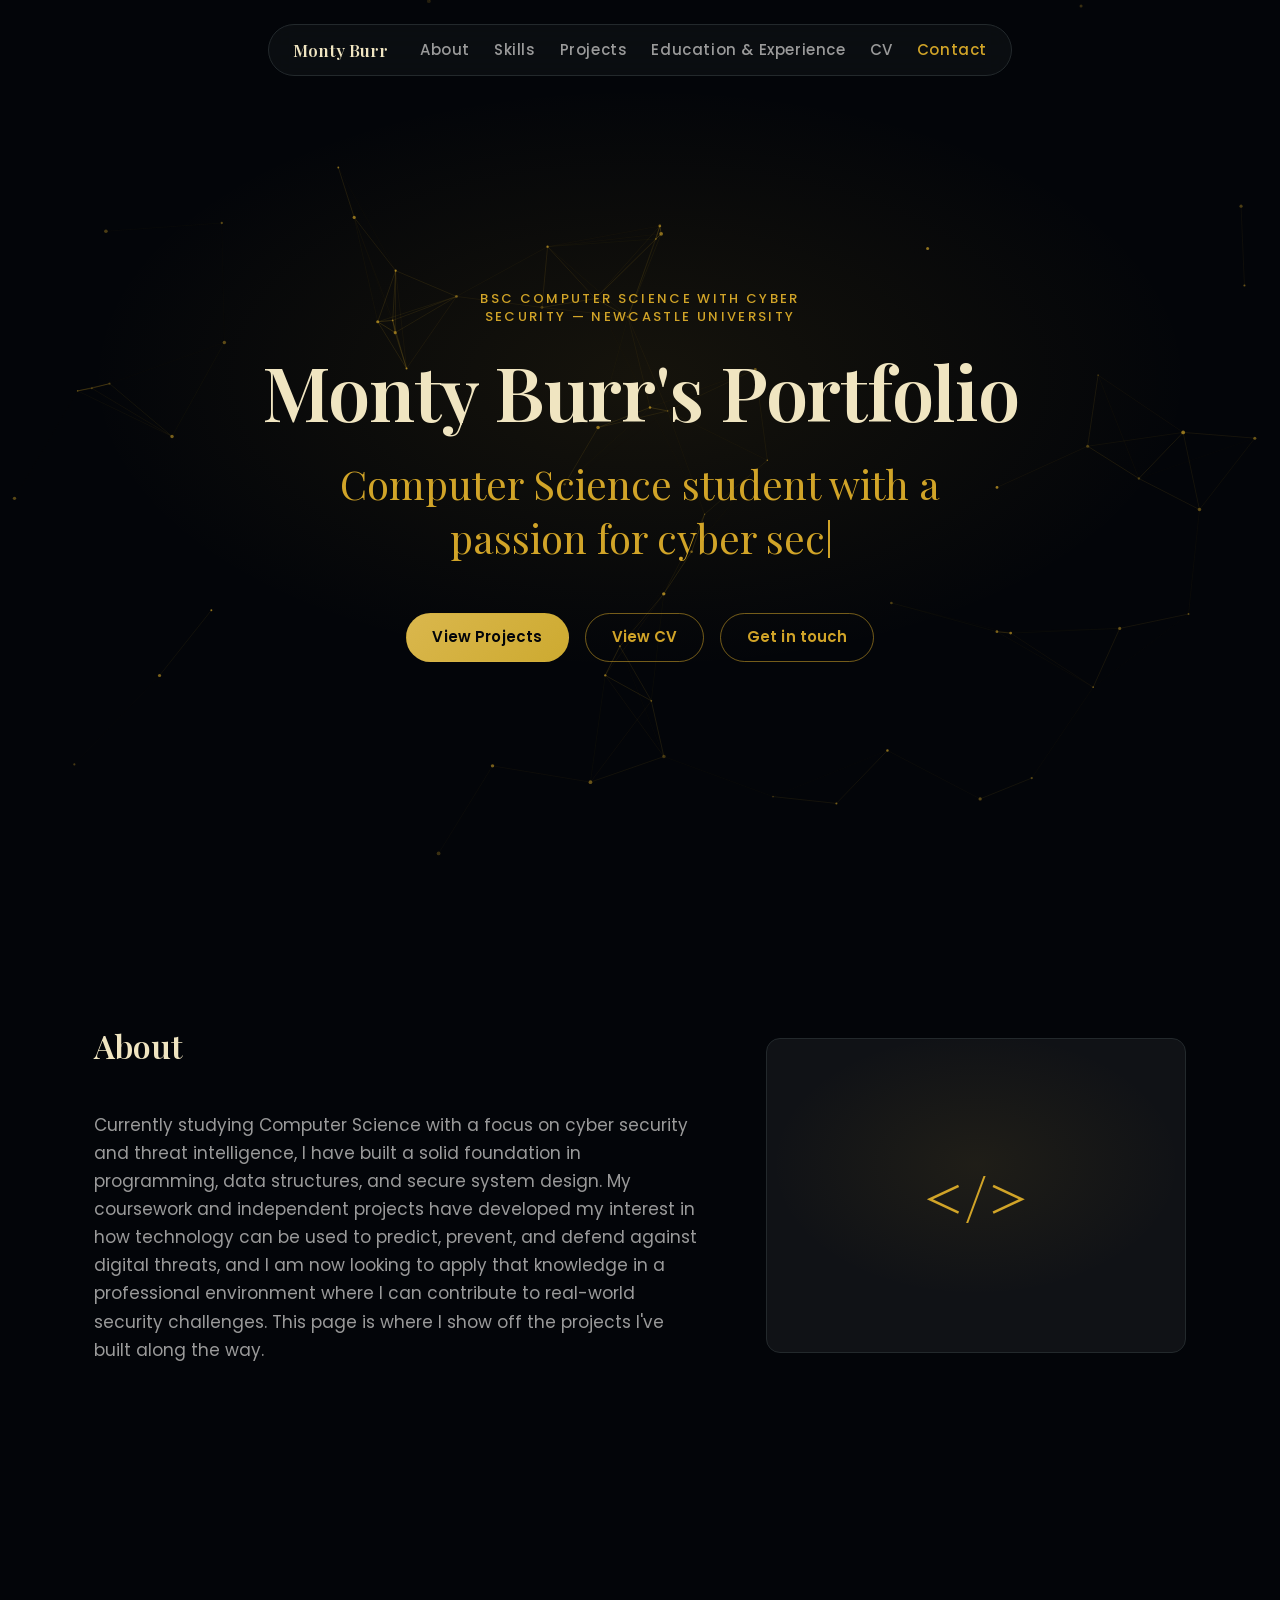
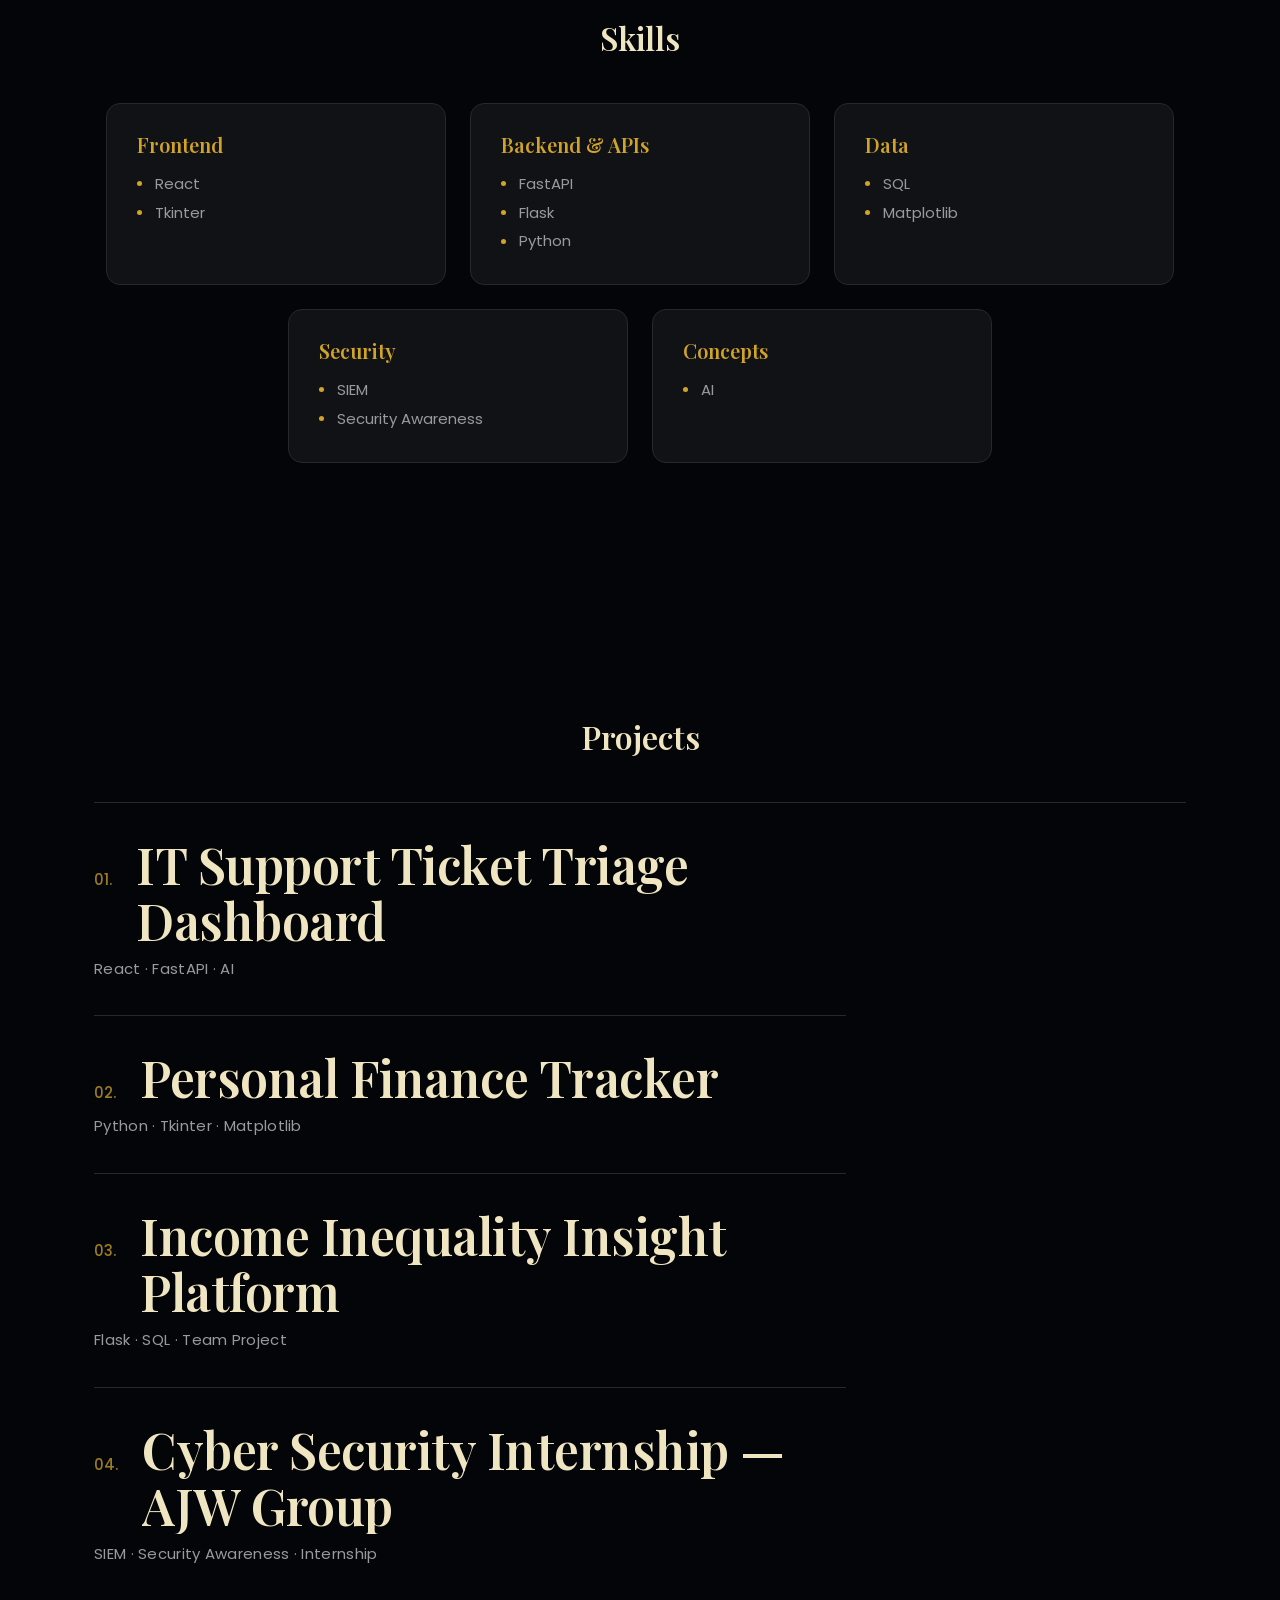
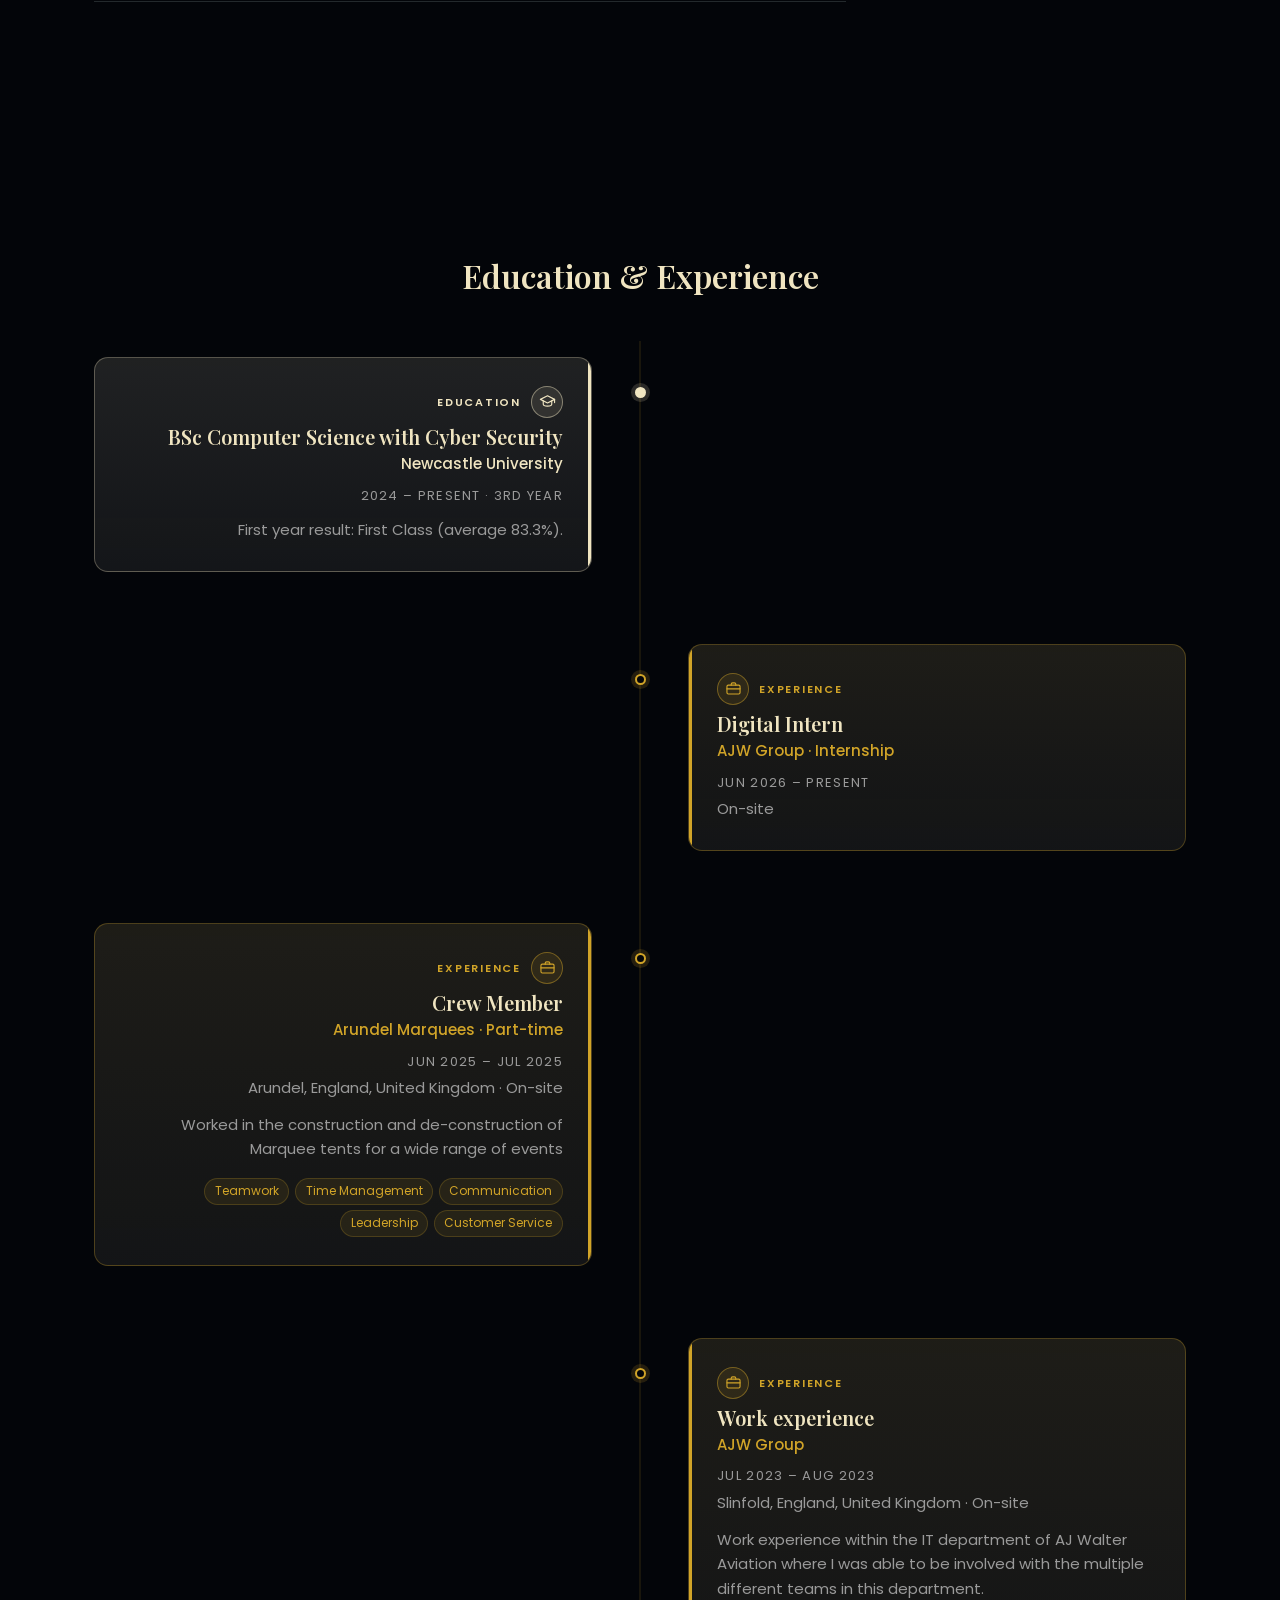
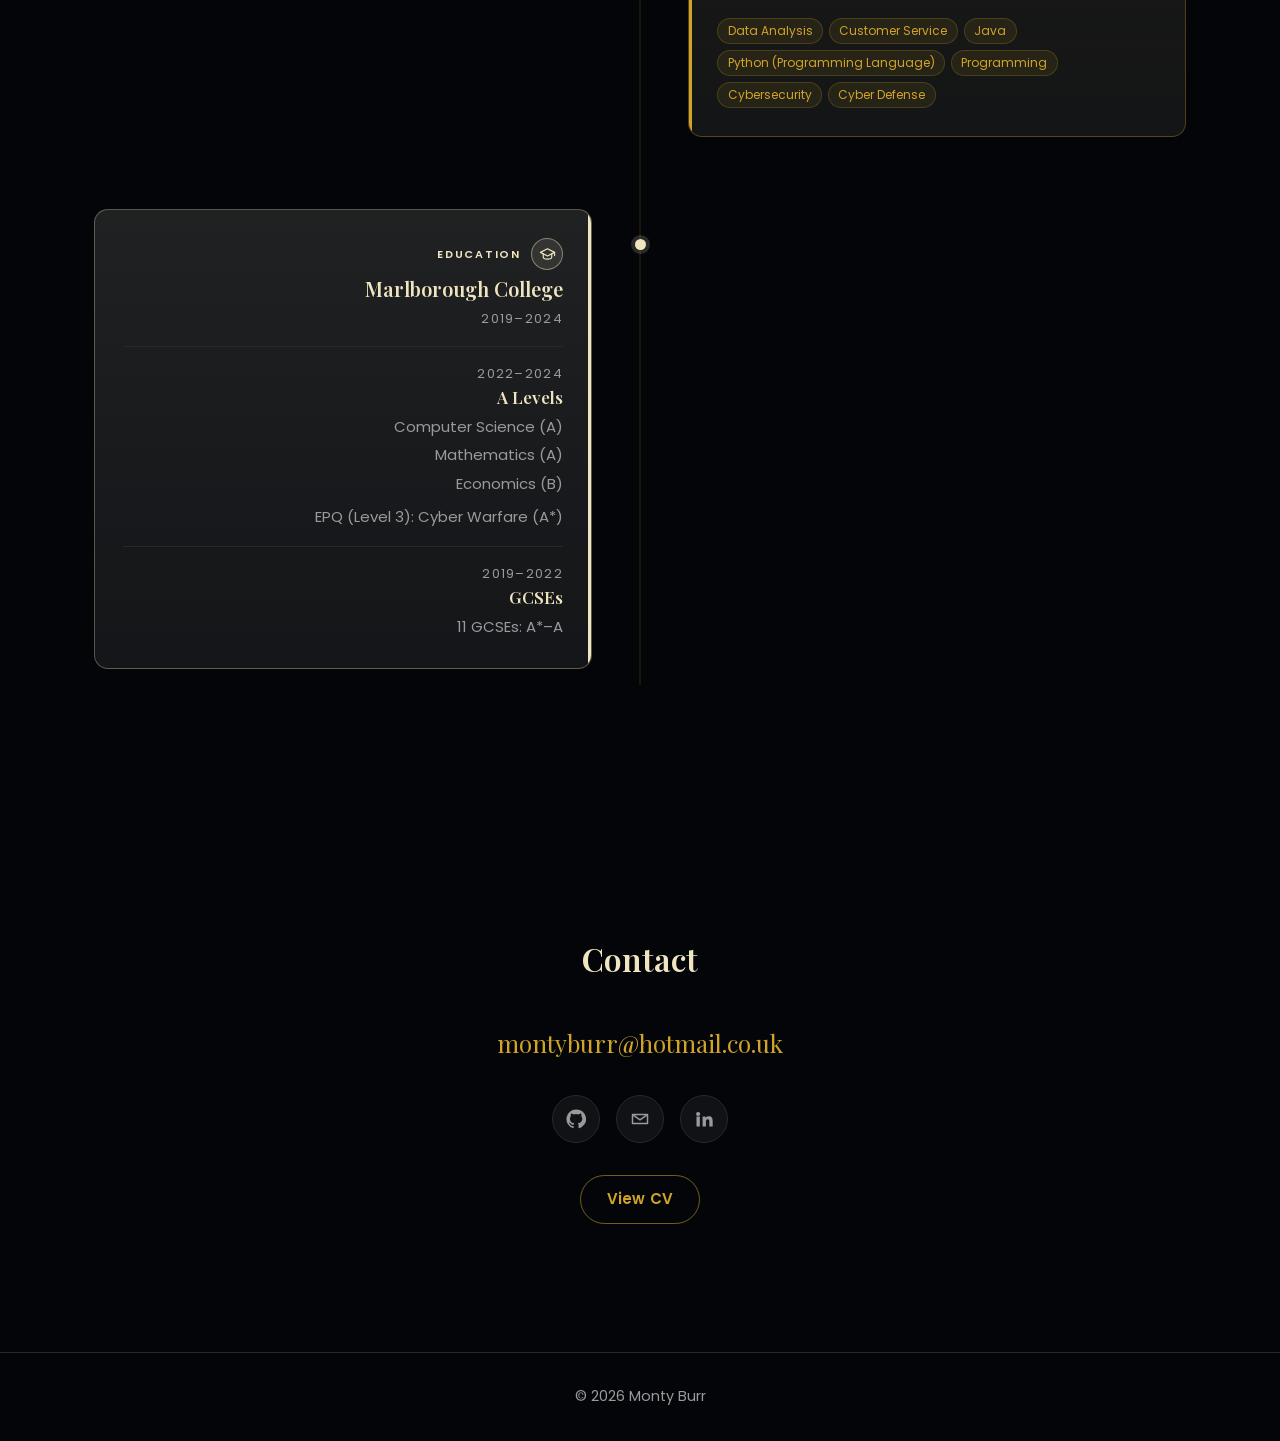
==== commit c4940b54: "Merge pull request #3 from montyburr/feature/v1-design Feature/v1 design" ====
--- a/index.html
+++ b/index.html
@@ -5,16 +5,25 @@
   <meta name="viewport" content="width=device-width, initial-scale=1.0">
   <title>Monty Burr — Portfolio</title>
   <meta name="description" content="Monty Burr — BSc Computer Science with Cyber Security, Newcastle University. Coding projects showcasing a passion for cyber security.">
+  <link rel="preload" href="assets/fonts/playfair-display-var-latin.woff2" as="font" type="font/woff2" crossorigin>
+  <link rel="preload" href="assets/fonts/poppins-400-latin.woff2" as="font" type="font/woff2" crossorigin>
   <link rel="stylesheet" href="assets/css/style.css">
 </head>
 <body>
-  <header class="site-header">
-    <nav class="nav container">
-      <a class="nav__brand" href="#top">Monty Burr</a>
-      <ul class="nav__links">
+  <header class="site-header" id="site-header">
+    <nav class="nav-pill" aria-label="Primary">
+      <a class="nav-pill__brand" href="#top">Monty Burr</a>
+      <button class="nav-pill__toggle" id="nav-toggle" type="button"
+              aria-expanded="false" aria-controls="nav-menu" aria-label="Open menu">
+        <span class="nav-pill__bars" aria-hidden="true"></span>
+      </button>
+      <ul class="nav-pill__links" id="nav-menu">
         <li><a href="#about">About</a></li>
         <li><a href="#skills">Skills</a></li>
         <li><a href="#projects">Projects</a></li>
+        <li><a href="#education">Education &amp; Experience</a></li>
+        <li data-nav-achievements hidden><a href="#achievements">Achievements</a></li>
+        <li><a href="cv.html">CV</a></li>
         <li><a href="#contact">Contact</a></li>
       </ul>
     </nav>
@@ -22,54 +31,129 @@
 
   <main>
     <section id="top" class="hero">
+      <canvas class="hero__particles" id="hero-particles" aria-hidden="true"></canvas>
+      <div class="hero__veil" aria-hidden="true"></div>
       <div class="container hero__inner">
         <p class="hero__eyebrow">BSc Computer Science with Cyber Security — Newcastle University</p>
         <h1 class="hero__title">Monty Burr's Portfolio</h1>
-        <p class="hero__tagline">Computer Science student with a passion for cyber security.</p>
+        <p class="hero__tagline">
+          <!-- Full sentence for assistive tech; the animated copy below is aria-hidden
+               so the typewriter isn't announced character by character. -->
+          <span class="visually-hidden">Computer Science student with a passion for cyber security.</span>
+          <span class="hero__type" id="hero-type" aria-hidden="true">Computer Science student with a passion for cyber security.</span><span class="hero__caret" id="hero-caret" aria-hidden="true" hidden></span>
+        </p>
         <div class="hero__cta">
           <a class="btn btn--primary" href="#projects">View Projects</a>
+          <a class="btn btn--ghost" href="cv.html">View CV</a>
           <a class="btn btn--ghost" href="mailto:montyburr@hotmail.co.uk">Get in touch</a>
         </div>
       </div>
     </section>
 
     <section id="about" class="about">
-      <div class="container">
-        <h2 class="section-title">About</h2>
-        <p class="about__text">
-          I'm a Computer Science student with a passion for cyber security. This page
-          is where I show off the projects I've built along the way.
-        </p>
+      <div class="container about__inner">
+        <div class="about__copy">
+          <h2 class="section-title">About</h2>
+          <p class="about__text">
+            Currently studying Computer Science with a focus on cyber security and 
+            threat intelligence, I have built a solid foundation in programming, 
+            data structures, and secure system design. My coursework and independent 
+            projects have developed my interest in how technology can be used to 
+            predict, prevent, and defend against digital threats, and I am now 
+            looking to apply that knowledge in a professional environment where I 
+            can contribute to real-world security challenges. This page
+            is where I show off the projects I've built along the way.
+          </p>
+        </div>
+        <div class="about__panel" aria-hidden="true">
+          <span class="about__glyph">&lt;/&gt;</span>
+        </div>
       </div>
     </section>
 
     <section id="skills" class="skills">
       <div class="container">
         <h2 class="section-title">Skills</h2>
-        <ul id="skills-list" class="skills-list"></ul>
+        <div id="skills-grid" class="skills-grid"></div>
       </div>
     </section>
 
     <section id="projects" class="projects">
       <div class="container">
         <h2 class="section-title">Projects</h2>
-        <div id="project-grid" class="project-grid"></div>
+        <ol id="project-list" class="project-list"></ol>
+      </div>
+      <!-- Floating hover preview, positioned independently of the rows. -->
+      <div id="project-preview" class="project-preview" aria-hidden="true">
+        <img class="project-preview__img" alt="" decoding="async">
+        <img class="project-preview__img" alt="" decoding="async">
+      </div>
+    </section>
+
+    <section id="education" class="education">
+      <div class="container">
+        <h2 class="section-title">Education &amp; Experience</h2>
+        <div id="education-timeline" class="timeline"></div>
+      </div>
+    </section>
+
+    <section id="achievements" class="achievements" hidden>
+      <div class="container">
+        <h2 class="section-title">Achievements</h2>
+        <div id="achievements-grid" class="achievements-grid"></div>
+      </div>
+    </section>
+
+    <section id="contact" class="contact">
+      <div class="container contact__inner">
+        <h2 class="section-title">Contact</h2>
+        <p class="contact__line">
+          <a href="mailto:montyburr@hotmail.co.uk">montyburr@hotmail.co.uk</a>
+        </p>
+        <ul class="contact__socials">
+          <li>
+            <a href="https://github.com/montyburr" target="_blank" rel="noopener" aria-label="GitHub">
+              <svg viewBox="0 0 24 24" width="20" height="20" aria-hidden="true" focusable="false">
+                <path fill="currentColor" d="M12 .5a11.5 11.5 0 0 0-3.64 22.41c.58.1.79-.25.79-.56v-2c-3.2.7-3.88-1.37-3.88-1.37-.53-1.34-1.29-1.7-1.29-1.7-1.06-.72.08-.71.08-.71 1.17.08 1.78 1.2 1.78 1.2 1.04 1.78 2.73 1.27 3.4.97.1-.75.4-1.27.73-1.56-2.55-.29-5.24-1.28-5.24-5.69 0-1.26.45-2.29 1.19-3.1-.12-.29-.52-1.46.11-3.05 0 0 .97-.31 3.18 1.18a11 11 0 0 1 5.8 0c2.2-1.49 3.17-1.18 3.17-1.18.63 1.59.24 2.76.12 3.05.74.81 1.18 1.84 1.18 3.1 0 4.42-2.69 5.39-5.25 5.68.41.36.78 1.06.78 2.14v3.17c0 .31.21.67.8.56A11.5 11.5 0 0 0 12 .5Z"/>
+              </svg>
+            </a>
+          </li>
+          <li>
+            <a href="mailto:montyburr@hotmail.co.uk" aria-label="Email">
+              <svg viewBox="0 0 24 24" width="20" height="20" aria-hidden="true" focusable="false">
+                <path fill="none" stroke="currentColor" stroke-width="1.8" stroke-linejoin="round" d="M3 6.5h18v11H3z"/>
+                <path fill="none" stroke="currentColor" stroke-width="1.8" stroke-linecap="round" stroke-linejoin="round" d="m3.5 7 8.5 6 8.5-6"/>
+              </svg>
+            </a>
+          </li>
+          <li>
+            <a href="https://www.linkedin.com/in/montyburr/" target="_blank" rel="noopener" aria-label="LinkedIn">
+              <svg viewBox="0 0 24 24" width="20" height="20" aria-hidden="true" focusable="false">
+                <path fill="currentColor" d="M4.98 3.5a2.5 2.5 0 1 1 0 5 2.5 2.5 0 0 1 0-5ZM3 9h4v12H3V9Zm7 0h3.8v1.71h.05c.53-.95 1.83-1.96 3.77-1.96 4.03 0 4.78 2.5 4.78 5.76V21h-4v-5.6c0-1.34-.03-3.07-1.9-3.07-1.9 0-2.19 1.46-2.19 2.97V21h-4V9Z"/>
+              </svg>
+            </a>
+          </li>
+        </ul>
+        <p class="contact__cv">
+          <a class="btn btn--ghost" href="cv.html">View CV</a>
+        </p>
       </div>
     </section>
   </main>
 
-  <footer id="contact" class="site-footer">
+  <footer class="site-footer">
     <div class="container footer__inner">
       <p>&copy; <span id="year"></span> Monty Burr</p>
-      <ul class="footer__links">
-        <li><a href="https://github.com/montyburr" target="_blank" rel="noopener">GitHub</a></li>
-        <li><a href="mailto:montyburr@hotmail.co.uk">Email</a></li>
-        <li><a href="https://www.linkedin.com/in/montyburr/" target="_blank" rel="noopener">LinkedIn</a></li>
-      </ul>
     </div>
   </footer>
 
   <script src="assets/js/projects-data.js"></script>
+  <script src="assets/js/skills-data.js"></script>
+  <script src="assets/js/timeline-data.js"></script>
+  <script src="assets/js/achievements-data.js"></script>
+  <script src="assets/js/nav.js"></script>
+  <script src="assets/js/hero.js"></script>
+  <script src="assets/js/projects.js"></script>
   <script src="assets/js/main.js"></script>
 </body>
 </html>
--- a/assets/css/style.css
+++ b/assets/css/style.css
@@ -1,294 +1,1280 @@
+/* ==========================================================================
+   Monty Burr — portfolio
+   Design language sampled from portfolio-reference/website1 (see DESIGN_NOTES.md).
+   ========================================================================== */
+
+/* --------------------------------------------------------------------------
+   Fonts (self-hosted, latin subset — see assets/fonts/README.md)
+   -------------------------------------------------------------------------- */
+
+@font-face {
+  font-family: "Playfair Display";
+  font-style: normal;
+  font-weight: 400 700;
+  font-display: swap;
+  src: url("../fonts/playfair-display-var-latin.woff2") format("woff2");
+}
+
+@font-face {
+  font-family: "Poppins";
+  font-style: normal;
+  font-weight: 400;
+  font-display: swap;
+  src: url("../fonts/poppins-400-latin.woff2") format("woff2");
+}
+
+@font-face {
+  font-family: "Poppins";
+  font-style: normal;
+  font-weight: 500;
+  font-display: swap;
+  src: url("../fonts/poppins-500-latin.woff2") format("woff2");
+}
+
+@font-face {
+  font-family: "Poppins";
+  font-style: normal;
+  font-weight: 600;
+  font-display: swap;
+  src: url("../fonts/poppins-600-latin.woff2") format("woff2");
+}
+
+/* --------------------------------------------------------------------------
+   Design tokens
+   -------------------------------------------------------------------------- */
+
 :root {
-  --bg: #0b0d12;
-  --bg-elevated: #12151c;
-  --border: #232733;
-  --text: #e6e8ec;
-  --text-muted: #9aa1b1;
-  --accent: #5b8cff;
-  --accent-hover: #7ea2ff;
-  --radius: 12px;
-  --container-width: 1100px;
-  --font-sans: -apple-system, BlinkMacSystemFont, "Segoe UI", Roboto, Helvetica, Arial, sans-serif;
-}
-
-* {
+  /* Palette — hex values sampled from the website1 reference frames.
+     Contrast ratios noted against --c-bg (#030509). WCAG AA body text = 4.5:1. */
+  --c-bg: #030509;                /* page background, near-black with a blue tint */
+  --c-bg-elevated: #101216;       /* cards, nav fill */
+  --c-border: #23292c;            /* resting card border */
+  --c-border-strong: #2a2d2a;
+
+  --c-display: #f0e5c1;           /* warm cream, display headings — 16.0:1 */
+  --c-text: #e6e6e6;              /* body copy — 14.0:1 */
+  --c-text-muted: #9a9a9a;        /* secondary copy, resting nav — 7.2:1 */
+  --c-text-dim: #515151;          /* DECORATIVE ONLY — 2.6:1, fails AA for text */
+
+  --c-gold: #d1a428;              /* accent: links, active nav, tagline — 8.8:1 */
+  --c-gold-light: #dab74d;        /* lighter tint, button fills — 11.6:1 */
+  --c-gold-deep: #cdaa30;
+  --c-on-gold: #030509;           /* dark text on a gold fill — 11.0:1 */
+
+  /* Space-separated channels so alpha variants can be composed inline. */
+  --c-gold-rgb: 209 164 40;
+  --c-display-rgb: 240 229 193;
+
+  /* Typography */
+  --font-display: "Playfair Display", Georgia, "Times New Roman", serif;
+  --font-sans: "Poppins", -apple-system, BlinkMacSystemFont, "Segoe UI", Roboto,
+    Helvetica, Arial, sans-serif;
+
+  --fs-hero: clamp(2.5rem, 7vw, 4.75rem);
+  --fs-tagline: clamp(1.25rem, 3.4vw, 2.5rem);
+  --fs-h2: clamp(1.6rem, 3vw, 2rem);
+  --fs-h3: 1.25rem;
+  --fs-body: 1.0625rem;
+  --fs-small: 0.9375rem;
+  --fs-eyebrow: 0.8125rem;
+
+  --lh-tight: 1.1;
+  --lh-snug: 1.35;
+  --lh-body: 1.65;
+
+  --tracking-eyebrow: 0.18em;
+  --tracking-nav: 0.04em;
+
+  /* Spacing */
+  --space-3xs: 0.25rem;
+  --space-2xs: 0.5rem;
+  --space-xs: 0.75rem;
+  --space-sm: 1rem;
+  --space-md: 1.5rem;
+  --space-lg: 2rem;
+  --space-xl: 3rem;
+  --space-2xl: 4rem;
+  --section-gap: clamp(4.5rem, 10vw, 8.125rem); /* ~96–130px in the reference */
+
+  --container-width: 1140px;
+  --gutter: 1.5rem;
+
+  /* Shape */
+  --radius-card: 14px;
+  --radius-pill: 999px;
+  --border-hairline: 1px;
+
+  /* Nav */
+  --nav-height: 3.25rem;
+  --nav-float-gap: 1.5rem;
+
+  /* Projects hover preview. The row list reserves space from these same two
+     values, so the preview can never end up sitting over a project title. */
+  --preview-w: min(28vw, 380px);
+  --preview-right: clamp(1.5rem, 4vw, 4.5rem);
+
+  /* Motion */
+  --ease-out: cubic-bezier(0.22, 1, 0.36, 1);
+  --dur-fast: 180ms;
+  --dur-mid: 320ms;
+  --dur-slow: 600ms;
+
+  /* Effects */
+  --glow-gold-soft: 0 0 0 1px rgb(var(--c-gold-rgb) / 0.28),
+    0 18px 45px rgb(var(--c-gold-rgb) / 0.12);
+  --glow-gold-strong: 0 0 0 1px rgb(var(--c-gold-rgb) / 0.45),
+    0 10px 30px rgb(var(--c-gold-rgb) / 0.28);
+}
+
+/* --------------------------------------------------------------------------
+   Base
+   -------------------------------------------------------------------------- */
+
+*,
+*::before,
+*::after {
   box-sizing: border-box;
 }
 
 html {
   scroll-behavior: smooth;
+  /* Keeps anchor targets clear of the docked nav. */
+  scroll-padding-top: calc(var(--nav-height) + var(--space-md));
+  -webkit-text-size-adjust: 100%;
 }
 
 body {
   margin: 0;
-  background: var(--bg);
-  color: var(--text);
+  background: var(--c-bg);
+  color: var(--c-text);
   font-family: var(--font-sans);
-  line-height: 1.6;
+  font-size: var(--fs-body);
+  line-height: var(--lh-body);
+  -webkit-font-smoothing: antialiased;
+  text-rendering: optimizeLegibility;
 }
 
 img,
-video {
+video,
+canvas {
   max-width: 100%;
   display: block;
 }
 
 a {
-  color: var(--accent);
+  color: var(--c-gold);
   text-decoration: none;
+  transition: color var(--dur-fast) ease;
 }
 
 a:hover {
-  color: var(--accent-hover);
-}
+  color: var(--c-gold-light);
+}
+
+:focus-visible {
+  outline: 2px solid var(--c-gold);
+  outline-offset: 3px;
+  border-radius: 2px;
+}
+
+h1,
+h2,
+h3 {
+  font-family: var(--font-display);
+  color: var(--c-display);
+  font-weight: 600;
+  line-height: var(--lh-tight);
+  margin: 0;
+}
+
+/* --------------------------------------------------------------------------
+   Utilities
+   -------------------------------------------------------------------------- */
 
 .container {
   width: 100%;
   max-width: var(--container-width);
   margin-inline: auto;
-  padding-inline: 1.5rem;
-}
-
-/* Header / nav */
+  padding-inline: var(--gutter);
+}
+
+.visually-hidden {
+  position: absolute;
+  width: 1px;
+  height: 1px;
+  padding: 0;
+  margin: -1px;
+  overflow: hidden;
+  clip-path: inset(50%);
+  white-space: nowrap;
+  border: 0;
+}
+
+/* --------------------------------------------------------------------------
+   Header — floating pill nav that docks flush on scroll
+   -------------------------------------------------------------------------- */
 
 .site-header {
-  position: sticky;
-  top: 0;
-  z-index: 10;
-  background: rgba(11, 13, 18, 0.8);
-  backdrop-filter: blur(8px);
-  border-bottom: 1px solid var(--border);
-}
-
-.nav {
+  position: fixed;
+  inset: 0 0 auto 0;
+  z-index: 50;
+  padding-inline: var(--gutter);
+  padding-top: var(--nav-float-gap);
+  display: flex;
+  justify-content: center;
+  pointer-events: none; /* only the pill itself is interactive */
+  transition: padding-top var(--dur-mid) var(--ease-out);
+}
+
+.site-header.is-docked {
+  padding-top: var(--space-2xs);
+}
+
+.nav-pill {
+  pointer-events: auto;
   display: flex;
   align-items: center;
-  justify-content: space-between;
-  padding-block: 1rem;
-}
-
-.nav__brand {
-  color: var(--text);
+  gap: var(--space-lg);
+  min-height: var(--nav-height);
+  padding: 0 var(--space-md);
+  border: var(--border-hairline) solid var(--c-border);
+  border-radius: var(--radius-pill);
+  background: rgb(16 18 22 / 0.68);
+  backdrop-filter: blur(14px) saturate(140%);
+  -webkit-backdrop-filter: blur(14px) saturate(140%);
+  transition: background var(--dur-mid) ease, border-color var(--dur-mid) ease,
+    box-shadow var(--dur-mid) ease;
+}
+
+.site-header.is-docked .nav-pill {
+  background: rgb(8 10 14 / 0.86);
+  border-color: var(--c-border-strong);
+  box-shadow: 0 10px 30px rgb(0 0 0 / 0.45);
+}
+
+.nav-pill__brand {
+  font-family: var(--font-display);
+  font-size: 1.0625rem;
   font-weight: 600;
-  font-size: 1.1rem;
-}
-
-.nav__links {
+  color: var(--c-display);
+  white-space: nowrap;
+}
+
+.nav-pill__brand:hover {
+  color: var(--c-gold);
+}
+
+.nav-pill__links {
   display: flex;
-  gap: 1.5rem;
+  align-items: center;
+  gap: var(--space-md);
   list-style: none;
   margin: 0;
   padding: 0;
 }
 
-.nav__links a {
-  color: var(--text-muted);
-  font-size: 0.95rem;
-}
-
-.nav__links a:hover {
-  color: var(--text);
-}
-
-/* Hero */
+.nav-pill__links a {
+  display: inline-block;
+  padding-block: var(--space-3xs);
+  /* Resting nav uses --c-text-muted (7.2:1), not the reference's #515151 (2.6:1). */
+  color: var(--c-text-muted);
+  font-size: var(--fs-small);
+  font-weight: 500;
+  letter-spacing: var(--tracking-nav);
+}
+
+.nav-pill__links a:hover,
+.nav-pill__links a.is-active {
+  color: var(--c-gold);
+}
+
+/* Hamburger — hidden until the pill collapses */
+.nav-pill__toggle {
+  display: none;
+  align-items: center;
+  justify-content: center;
+  width: 2.25rem;
+  height: 2.25rem;
+  margin-right: calc(var(--space-2xs) * -1);
+  padding: 0;
+  border: 0;
+  border-radius: var(--radius-pill);
+  background: none;
+  color: var(--c-text-muted);
+  cursor: pointer;
+  transition: color var(--dur-fast) ease;
+}
+
+.nav-pill__toggle:hover,
+.nav-pill__toggle[aria-expanded="true"] {
+  color: var(--c-gold);
+}
+
+.nav-pill__bars,
+.nav-pill__bars::before,
+.nav-pill__bars::after {
+  display: block;
+  width: 18px;
+  height: 1.5px;
+  border-radius: 2px;
+  background: currentColor;
+  transition: transform var(--dur-mid) var(--ease-out),
+    background var(--dur-fast) ease;
+}
+
+.nav-pill__bars {
+  position: relative;
+}
+
+.nav-pill__bars::before,
+.nav-pill__bars::after {
+  content: "";
+  position: absolute;
+}
+
+.nav-pill__bars::before {
+  transform: translateY(-6px);
+}
+
+.nav-pill__bars::after {
+  transform: translateY(6px);
+}
+
+.nav-pill__toggle[aria-expanded="true"] .nav-pill__bars {
+  background: transparent;
+}
+
+.nav-pill__toggle[aria-expanded="true"] .nav-pill__bars::before {
+  transform: rotate(45deg);
+}
+
+.nav-pill__toggle[aria-expanded="true"] .nav-pill__bars::after {
+  transform: rotate(-45deg);
+}
+
+/* --------------------------------------------------------------------------
+   Hero
+   -------------------------------------------------------------------------- */
 
 .hero {
   position: relative;
-  min-height: 60vh;
+  min-height: 100svh;
+  display: grid;
+  place-items: center;
+  overflow: hidden;
+  isolation: isolate;
+}
+
+/* Single particle canvas — see assets/js/hero.js */
+.hero__particles {
+  position: absolute;
+  inset: 0;
+  z-index: -2;
+  width: 100%;
+  height: 100%;
+}
+
+/* Vignette + ambient gold wash, keeps the copy legible over the particles. */
+.hero__veil {
+  position: absolute;
+  inset: 0;
+  z-index: -1;
+  pointer-events: none;
+  background:
+    radial-gradient(60% 45% at 50% 42%, rgb(var(--c-gold-rgb) / 0.09), transparent 72%),
+    radial-gradient(90% 70% at 50% 50%, transparent 45%, var(--c-bg) 100%);
+}
+
+.hero__inner {
+  position: relative;
   display: flex;
+  flex-direction: column;
   align-items: center;
+  text-align: center;
+  padding-block: calc(var(--nav-height) + var(--space-2xl)) var(--space-2xl);
+}
+
+.hero__eyebrow {
+  margin: 0 0 var(--space-md);
+  max-width: 40ch;
+  color: var(--c-gold);
+  font-size: var(--fs-eyebrow);
+  font-weight: 500;
+  line-height: var(--lh-snug);
+  text-transform: uppercase;
+  letter-spacing: var(--tracking-eyebrow);
+}
+
+.hero__title {
+  margin: 0 0 var(--space-md);
+  max-width: 18ch;
+  font-size: var(--fs-hero);
+  font-weight: 600;
+  letter-spacing: -0.015em;
+}
+
+.hero__tagline {
+  /* Reserve two lines so the typewriter doesn't reflow the CTAs as it types. */
+  min-height: calc(var(--fs-tagline) * var(--lh-snug) * 2);
+  margin: 0 0 var(--space-xl);
+  max-width: 30ch;
+  color: var(--c-gold);
+  font-family: var(--font-display);
+  font-size: var(--fs-tagline);
+  line-height: var(--lh-snug);
+}
+
+.hero__caret {
+  display: inline-block;
+  width: 2px;
+  height: 0.95em;
+  margin-left: 0.08em;
+  vertical-align: -0.1em;
+  background: var(--c-gold);
+  animation: caret-blink 1.1s steps(1, end) infinite;
+}
+
+@keyframes caret-blink {
+  0%,
+  50% {
+    opacity: 1;
+  }
+  50.01%,
+  100% {
+    opacity: 0;
+  }
+}
+
+.hero__cta {
+  display: flex;
+  gap: var(--space-sm);
+  flex-wrap: wrap;
+  justify-content: center;
+}
+
+/* --------------------------------------------------------------------------
+   Buttons — pill, gold-gradient fill or gold outline
+   -------------------------------------------------------------------------- */
+
+.btn {
+  display: inline-block;
+  padding: 0.7rem 1.6rem;
+  border: var(--border-hairline) solid transparent;
+  border-radius: var(--radius-pill);
+  font-family: var(--font-sans);
+  font-size: var(--fs-small);
+  font-weight: 600;
+  letter-spacing: 0.01em;
+  cursor: pointer;
+  transition: transform var(--dur-fast) var(--ease-out),
+    box-shadow var(--dur-mid) ease, background var(--dur-mid) ease,
+    border-color var(--dur-mid) ease, color var(--dur-mid) ease;
+}
+
+.btn--primary {
+  background: linear-gradient(135deg, var(--c-gold-light), var(--c-gold-deep));
+  color: var(--c-on-gold);
+}
+
+.btn--primary:hover {
+  color: var(--c-on-gold);
+  transform: translateY(-2px);
+  box-shadow: var(--glow-gold-strong);
+}
+
+.btn--ghost {
+  border-color: rgb(var(--c-gold-rgb) / 0.55);
+  color: var(--c-gold);
+  background: transparent;
+}
+
+.btn--ghost:hover {
+  border-color: var(--c-gold);
+  color: var(--c-gold-light);
+  transform: translateY(-2px);
+  box-shadow: var(--glow-gold-soft);
+}
+
+.btn--small {
+  padding: 0.45rem 1rem;
+  font-size: 0.85rem;
+  border-color: var(--c-border);
+  color: var(--c-text);
+}
+
+.btn--small:hover {
+  border-color: var(--c-gold);
+  color: var(--c-gold);
+}
+
+/* --------------------------------------------------------------------------
+   Sections
+   -------------------------------------------------------------------------- */
+
+main > section:not(.hero) {
+  padding-block: var(--section-gap);
+}
+
+.section-title {
+  font-size: var(--fs-h2);
+  margin: 0 0 clamp(var(--space-lg), 4vw, var(--space-xl));
+  text-align: center;
+}
+
+/* --------------------------------------------------------------------------
+   Shared card treatment — border + gold glow on hover, with the cursor-follow
+   gold spotlight from the reference layered inside. --mx/--my come from main.js.
+   -------------------------------------------------------------------------- */
+
+.card-spotlight {
+  position: relative;
   overflow: hidden;
-}
-
-.hero::before {
+  background: var(--c-bg-elevated);
+  border: var(--border-hairline) solid var(--c-border);
+  border-radius: var(--radius-card);
+  transition: border-color var(--dur-mid) ease, box-shadow var(--dur-mid) ease,
+    transform var(--dur-mid) var(--ease-out);
+}
+
+.card-spotlight::before {
   content: "";
   position: absolute;
-  inset: -20% -10% auto -10%;
-  height: 140%;
+  inset: 0;
+  z-index: 0;
+  pointer-events: none;
+  opacity: 0;
+  /* --accent-rgb lets a card opt into its own hue; gold is the default. */
+  background: radial-gradient(
+    200px circle at var(--mx, 50%) var(--my, 50%),
+    rgb(var(--accent-rgb, var(--c-gold-rgb)) / 0.15),
+    transparent 70%
+  );
+  transition: opacity var(--dur-mid) ease;
+}
+
+.card-spotlight > * {
+  position: relative;
+  z-index: 1;
+}
+
+.card-spotlight:hover {
+  border-color: rgb(var(--accent-rgb, var(--c-gold-rgb)) / 0.5);
+  box-shadow: 0 0 0 1px rgb(var(--accent-rgb, var(--c-gold-rgb)) / 0.28),
+    0 18px 45px rgb(var(--accent-rgb, var(--c-gold-rgb)) / 0.12);
+}
+
+.card-spotlight:hover::before {
+  opacity: 1;
+}
+
+/* --------------------------------------------------------------------------
+   About — bio copy beside a bordered panel
+   -------------------------------------------------------------------------- */
+
+.about__inner {
+  display: grid;
+  grid-template-columns: minmax(0, 1.45fr) minmax(0, 1fr);
+  gap: clamp(var(--space-lg), 5vw, var(--space-2xl));
+  align-items: center;
+}
+
+.about__copy .section-title {
+  text-align: left;
+}
+
+.about__text {
+  color: var(--c-text-muted);
+  max-width: 58ch;
+  margin: 0;
+}
+
+.about__panel {
+  display: grid;
+  place-items: center;
+  aspect-ratio: 4 / 3;
+  border: var(--border-hairline) solid var(--c-border);
+  border-radius: var(--radius-card);
   background:
-    radial-gradient(40% 40% at 20% 30%, rgba(91, 140, 255, 0.25), transparent 70%),
-    radial-gradient(35% 35% at 80% 60%, rgba(91, 140, 255, 0.15), transparent 70%);
-  filter: blur(40px);
-  pointer-events: none;
-  animation: hero-drift 18s ease-in-out infinite alternate;
-}
-
-.hero__inner {
-  position: relative;
-  padding-block: 4rem;
-}
-
-@keyframes hero-drift {
-  from {
-    transform: translate3d(0, 0, 0) scale(1);
-  }
-  to {
-    transform: translate3d(2%, -3%, 0) scale(1.05);
-  }
-}
-
-.hero__eyebrow {
-  color: var(--accent);
-  font-size: 0.9rem;
+    radial-gradient(70% 60% at 50% 40%, rgb(var(--c-gold-rgb) / 0.08), transparent 70%),
+    var(--c-bg-elevated);
+}
+
+.about__glyph {
+  font-family: var(--font-display);
+  font-size: clamp(2.5rem, 6vw, 4rem);
   font-weight: 600;
-  text-transform: uppercase;
-  letter-spacing: 0.04em;
-  margin: 0 0 0.75rem;
-}
-
-.hero__title {
-  font-size: clamp(2.5rem, 6vw, 4rem);
-  margin: 0 0 0.75rem;
-}
-
-.hero__tagline {
-  color: var(--text-muted);
-  font-size: 1.15rem;
-  max-width: 40ch;
-  margin: 0 0 2rem;
-}
-
-.hero__cta {
-  display: flex;
-  gap: 1rem;
-  flex-wrap: wrap;
-}
-
-/* Buttons */
-
-.btn {
-  display: inline-block;
-  padding: 0.65rem 1.25rem;
-  border-radius: 999px;
-  font-size: 0.95rem;
-  font-weight: 600;
-  border: 1px solid transparent;
-}
-
-.btn--primary {
-  background: var(--accent);
-  color: #04070f;
-}
-
-.btn--primary:hover {
-  background: var(--accent-hover);
-  color: #04070f;
-}
-
-.btn--ghost {
-  border-color: var(--border);
-  color: var(--text);
-}
-
-.btn--ghost:hover {
-  border-color: var(--accent);
-  color: var(--accent);
-}
-
-.btn--small {
-  padding: 0.4rem 0.9rem;
-  font-size: 0.85rem;
-  border: 1px solid var(--border);
-  color: var(--text);
-}
-
-.btn--small:hover {
-  border-color: var(--accent);
-  color: var(--accent);
-}
-
-/* Sections */
-
-section {
-  padding-block: 4rem;
-}
-
-.section-title {
-  font-size: 1.75rem;
-  margin: 0 0 2rem;
-}
-
-.about__text {
-  color: var(--text-muted);
-  max-width: 65ch;
-}
-
-/* Skills */
-
-.skills-list {
+  color: var(--c-gold);
+}
+
+/* --------------------------------------------------------------------------
+   Skills — category cards, three then two
+   -------------------------------------------------------------------------- */
+
+.skills-grid {
   display: flex;
   flex-wrap: wrap;
-  gap: 0.6rem;
+  justify-content: center;
+  gap: clamp(var(--space-sm), 2.5vw, var(--space-md));
+}
+
+.skill-card {
+  flex: 0 1 calc(33.333% - var(--space-md));
+  min-width: 230px;
+  padding: clamp(1.5rem, 2.5vw, 1.875rem);
+}
+
+.skill-card__title {
+  font-size: var(--fs-h3);
+  color: var(--c-gold);
+  margin: 0 0 var(--space-sm);
+}
+
+.skill-card__list {
   list-style: none;
   margin: 0;
   padding: 0;
-}
-
-.skills-list li {
-  background: rgba(91, 140, 255, 0.1);
-  border: 1px solid rgba(91, 140, 255, 0.25);
-  color: var(--accent);
-  font-size: 0.9rem;
+  display: flex;
+  flex-direction: column;
+  gap: var(--space-3xs);
+}
+
+.skill-card__list li {
+  position: relative;
+  padding-left: 1.1rem;
+  color: var(--c-text-muted);
+  font-size: var(--fs-small);
+}
+
+.skill-card__list li::before {
+  content: "";
+  position: absolute;
+  left: 0;
+  top: 0.62em;
+  width: 5px;
+  height: 5px;
+  border-radius: 50%;
+  background: var(--c-gold);
+}
+
+/* --------------------------------------------------------------------------
+   Projects — website2's numbered row list with a floating hover preview,
+   recoloured to gold and set in the website1 display serif.
+   -------------------------------------------------------------------------- */
+
+.project-list {
+  list-style: none;
+  margin: 0;
+  padding: 0;
+  border-top: var(--border-hairline) solid var(--c-border);
+}
+
+.project-row {
+  /* Layout box only. Padding, divider and the scroll transform all sit on
+     __inner so the two opacity systems (hover dimming here, scroll fade
+     there) multiply instead of overwriting each other. */
+  transition: opacity var(--dur-mid) ease;
+}
+
+.project-row__inner {
+  border-bottom: var(--border-hairline) solid var(--c-border);
+  padding-block: clamp(1.375rem, 3vw, 2.125rem);
+}
+
+/* Hovering one row dims its siblings. 0.55 keeps the dimmed titles at 5.0:1
+   against the page background — the reference's #4d4d4d is only 2.4:1. */
+.project-list.is-hovering .project-row {
+  opacity: 0.55;
+}
+
+.project-list.is-hovering .project-row:hover,
+.project-list .project-row.is-active,
+.project-list .project-row:focus-within {
+  opacity: 1;
+}
+
+.project-row__link {
+  display: flex;
+  align-items: baseline;
+  gap: clamp(var(--space-sm), 2vw, var(--space-md));
+  color: inherit;
+}
+
+.project-row__num {
+  flex: none;
+  font-family: var(--font-sans);
+  font-size: var(--fs-small);
+  font-weight: 500;
+  color: var(--c-gold);
+  opacity: 0.75;
+}
+
+.project-row__title {
+  font-family: var(--font-display);
+  font-size: clamp(1.5rem, 4.4vw, 3.125rem);
   font-weight: 600;
-  padding: 0.45rem 1rem;
-  border-radius: 999px;
-}
-
-/* Project grid */
-
-.project-grid {
-  display: grid;
-  grid-template-columns: repeat(auto-fill, minmax(300px, 1fr));
-  gap: 1.5rem;
-}
-
-.project-tilt {
-  height: 100%;
-  perspective: 1200px;
-}
-
-.project-card {
-  position: relative;
+  line-height: 1.12;
+  letter-spacing: -0.01em;
+  color: var(--c-display);
+}
+
+/* Gold sweeps across the title left-to-right rather than snapping. Guarded so
+   the text never renders transparent where background-clip:text is missing. */
+@supports (background-clip: text) or (-webkit-background-clip: text) {
+  .project-row__title {
+    background-image: linear-gradient(
+      90deg,
+      var(--c-gold) 0 50%,
+      var(--c-display) 50% 100%
+    );
+    background-size: 200% 100%;
+    background-position: 100% 0;
+    -webkit-background-clip: text;
+    background-clip: text;
+    color: transparent;
+    -webkit-text-fill-color: transparent;
+    transition: background-position 520ms var(--ease-out);
+  }
+
+  .project-row:hover .project-row__title,
+  .project-row.is-active .project-row__title,
+  .project-row:focus-within .project-row__title {
+    background-position: 0 0;
+  }
+}
+
+.project-row__icon {
+  flex: none;
+  display: inline-flex;
+  align-self: center;
+  margin-left: auto;
+  font-size: clamp(1rem, 2vw, 1.5rem);
+  color: var(--c-gold);
+  opacity: 0;
+  transform: translate3d(-6px, 6px, 0);
+  transition: opacity var(--dur-mid) ease, transform var(--dur-mid) var(--ease-out);
+}
+
+.project-row:hover .project-row__icon,
+.project-row.is-active .project-row__icon,
+.project-row:focus-within .project-row__icon {
+  opacity: 1;
+  transform: translate3d(0, 0, 0);
+}
+
+.project-row__tags {
+  margin: var(--space-2xs) 0 0;
+  color: var(--c-text-muted);
+  font-size: var(--fs-small);
+  letter-spacing: 0.02em;
+}
+
+/* The rows' scroll-driven hand-off lives with the rest of it under
+   "Scroll-driven hand-off" near the end of this file. */
+
+/* Floating cover image — fixed to the upper right, independent of the rows,
+   trailing the active row's vertical position and cross-fading its content. */
+.project-preview {
+  display: none;
+  position: fixed;
+  top: 0;
+  right: var(--preview-right);
+  z-index: 5;
+  width: var(--preview-w);
+  aspect-ratio: 16 / 9;
+  pointer-events: none;
+  opacity: 0;
+  visibility: hidden;
+  background: var(--c-bg-elevated);
+  box-shadow: 0 24px 60px rgb(0 0 0 / 0.55);
+  transition: opacity var(--dur-mid) ease, visibility var(--dur-mid),
+    transform 520ms var(--ease-out);
+}
+
+@media (hover: hover) and (min-width: 900px) {
+  .project-preview {
+    display: block;
+  }
+
+  /* Keep the rows clear of the preview's column. This is the preview's own
+     width and offset, less whatever margin the container already provides. */
+  .project-list {
+    padding-right: max(
+      0px,
+      calc(
+        var(--preview-w) + var(--preview-right) - var(--gutter) + var(--space-md) -
+          max(0px, (100vw - var(--container-width)) / 2)
+      )
+    );
+  }
+}
+
+.project-preview.is-visible {
+  opacity: 1;
+  visibility: visible;
+}
+
+.project-preview__img {
+  position: absolute;
+  inset: 0;
   width: 100%;
   height: 100%;
-  background: var(--bg-elevated);
-  border: 1px solid var(--border);
-  border-radius: var(--radius);
-  overflow: hidden;
+  object-fit: cover;
+  opacity: 0;
+  transition: opacity 420ms ease;
+}
+
+.project-preview__img.is-front {
+  opacity: 1;
+}
+
+/* --------------------------------------------------------------------------
+   Education — centre-line timeline with alternating cards
+   -------------------------------------------------------------------------- */
+
+.timeline {
+  position: relative;
+  padding-block: var(--space-sm);
+}
+
+.timeline::before {
+  content: "";
+  position: absolute;
+  left: 50%;
+  top: 0;
+  bottom: 0;
+  width: 1px;
+  transform: translateX(-50%);
+  background: rgb(var(--c-gold-rgb) / 0.22);
+}
+
+/* Scroll-linked marker that slides down the same line. */
+.timeline__progress {
+  position: absolute;
+  left: 50%;
+  top: 0;
+  width: 1px;
+  height: 100%;
+  transform: translateX(-50%) scaleY(0);
+  transform-origin: top;
+  background: var(--c-gold);
+}
+
+.timeline__item {
+  position: relative;
+  width: calc(50% - var(--space-xl));
+  margin-bottom: clamp(2.5rem, 6vw, 4.5rem);
+}
+
+.timeline__item:last-child {
+  margin-bottom: 0;
+}
+
+.timeline__item:nth-of-type(odd) {
+  margin-right: auto;
+  text-align: right;
+}
+
+.timeline__item:nth-of-type(even) {
+  margin-left: auto;
+}
+
+.timeline__node {
+  position: absolute;
+  top: 1.9rem;
+  width: 11px;
+  height: 11px;
+  border-radius: 50%;
+  background: var(--c-gold);
+  box-shadow: 0 0 0 4px rgb(var(--c-gold-rgb) / 0.16);
+}
+
+/* Education reads as a solid cream node, experience as a hollow gold ring, so
+   the two kinds are told apart from the line alone. */
+.timeline__node--education {
+  background: var(--c-display);
+  box-shadow: 0 0 0 4px rgb(var(--c-display-rgb) / 0.16);
+}
+
+.timeline__node--experience {
+  background: var(--c-bg);
+  border: 2px solid var(--c-gold);
+}
+
+.timeline__item:nth-of-type(odd) .timeline__node {
+  right: calc((var(--space-xl) + 5.5px) * -1);
+}
+
+.timeline__item:nth-of-type(even) .timeline__node {
+  left: calc((var(--space-xl) + 5.5px) * -1);
+}
+
+.timeline__card {
+  padding: clamp(1.375rem, 2.5vw, 1.75rem);
+}
+
+/* Both kinds get the same weight of treatment — fill, tinted border, accent
+   edge, badge — and are told apart by hue, icon, node and chips instead:
+   education is cream (the palette's brightest tone), experience is gold. */
+.timeline__card--education {
+  --accent: var(--c-display);
+  --accent-rgb: var(--c-display-rgb);
+}
+
+.timeline__card--experience {
+  --accent: var(--c-gold);
+  --accent-rgb: var(--c-gold-rgb);
+}
+
+.timeline__card--education,
+.timeline__card--experience {
+  background: linear-gradient(
+      180deg,
+      rgb(var(--accent-rgb) / 0.07),
+      rgb(var(--accent-rgb) / 0.015)
+    ),
+    var(--c-bg-elevated);
+  border-color: rgb(var(--accent-rgb) / 0.3);
+}
+
+.timeline__card::after {
+  content: "";
+  position: absolute;
+  top: 0;
+  bottom: 0;
+  width: 3px;
+  background: var(--accent, var(--c-gold));
+}
+
+/* The accent edge always sits on the side nearest the centre line. */
+.timeline__item:nth-of-type(odd) .timeline__card::after {
+  right: 0;
+}
+
+.timeline__item:nth-of-type(even) .timeline__card::after {
+  left: 0;
+}
+
+.timeline__head {
+  display: flex;
+  align-items: center;
+  gap: 0.625rem;
+  margin-bottom: var(--space-2xs);
+}
+
+/* Right-aligned cards put the badge on the outside edge too. */
+.timeline__item:nth-of-type(odd) .timeline__head {
+  flex-direction: row-reverse;
+}
+
+.timeline__badge {
+  flex: none;
+  display: grid;
+  place-items: center;
+  width: 2rem;
+  height: 2rem;
+  border-radius: 50%;
+  border: var(--border-hairline) solid rgb(var(--accent-rgb) / 0.45);
+  background: rgb(var(--accent-rgb) / 0.1);
+  color: var(--accent);
+}
+
+.timeline__kicker {
+  margin: 0;
+  font-size: 0.6875rem;
+  font-weight: 600;
+  text-transform: uppercase;
+  letter-spacing: 0.16em;
+  color: var(--accent);
+}
+
+.timeline__title {
+  font-size: var(--fs-h3);
+  margin: 0 0 var(--space-3xs);
+}
+
+.timeline__institution {
+  margin: 0;
+  color: var(--accent, var(--c-gold));
+  font-size: var(--fs-small);
+  font-weight: 500;
+}
+
+.timeline__meta {
+  margin: var(--space-2xs) 0 0;
+  color: var(--c-text-muted);
+  font-size: var(--fs-eyebrow);
+  text-transform: uppercase;
+  letter-spacing: 0.1em;
+}
+
+.timeline__location {
+  margin: var(--space-3xs) 0 0;
+  color: var(--c-text-muted);
+  font-size: var(--fs-small);
+}
+
+.timeline__detail {
+  margin: var(--space-xs) 0 0;
+  color: var(--c-text-muted);
+  font-size: var(--fs-small);
+}
+
+/* Skill chips — experience only, which is another thing telling the two
+   card kinds apart. */
+.timeline__skills {
+  display: flex;
+  flex-wrap: wrap;
+  gap: 0.35rem;
+  list-style: none;
+  margin: var(--space-sm) 0 0;
+  padding: 0;
+}
+
+.timeline__item:nth-of-type(odd) .timeline__skills {
+  justify-content: flex-end;
+}
+
+.timeline__skills li {
+  padding: 0.2rem 0.6rem;
+  border: var(--border-hairline) solid rgb(var(--c-gold-rgb) / 0.22);
+  border-radius: var(--radius-pill);
+  background: rgb(var(--c-gold-rgb) / 0.09);
+  color: var(--c-gold);
+  font-size: 0.75rem;
+  line-height: 1.5;
+}
+
+/* Sub-entries — a qualification block within one institution. Deliberately
+   unbulleted so they read correctly on both sides of the alternating line. */
+.timeline__sub {
+  margin-top: var(--space-sm);
+  padding-top: var(--space-sm);
+  border-top: var(--border-hairline) solid var(--c-border);
+}
+
+.timeline__sub-period {
+  margin: 0;
+  color: var(--c-text-muted);
+  font-size: var(--fs-eyebrow);
+  text-transform: uppercase;
+  letter-spacing: 0.1em;
+}
+
+.timeline__sub-title {
+  margin: var(--space-3xs) 0 var(--space-2xs);
+  font-family: var(--font-display);
+  font-size: 1.0625rem;
+  font-weight: 600;
+  line-height: var(--lh-tight);
+  color: var(--accent, var(--c-gold));
+}
+
+.timeline__sub-list {
   display: flex;
   flex-direction: column;
-  transform-style: preserve-3d;
-  opacity: 0;
-  transform: translateY(24px);
-  transition: opacity 0.6s ease, transform 0.5s cubic-bezier(0.22, 1, 0.36, 1), box-shadow 0.3s ease,
-    border-color 0.3s ease;
-}
-
-.project-card.is-visible {
-  opacity: 1;
-  transform: translateY(0);
-}
-
-.project-tilt:hover .project-card,
-.project-tilt:focus-within .project-card {
-  transform: translateY(-4px) rotate3d(1, 1, 0, 8deg);
-  border-color: rgba(91, 140, 255, 0.4);
-  box-shadow: 0 0 0 1px rgba(91, 140, 255, 0.15), 0 30px 45px rgba(91, 140, 255, 0.15),
-    0 20px 40px rgba(0, 0, 0, 0.4);
-}
-
-.project-card__glass {
-  position: absolute;
-  inset: 0;
-  z-index: 2;
-  background: linear-gradient(160deg, rgba(255, 255, 255, 0.08), rgba(255, 255, 255, 0) 45%);
-  transform: translateZ(20px);
-  pointer-events: none;
-}
+  gap: var(--space-3xs);
+  list-style: none;
+  margin: 0;
+  padding: 0;
+  color: var(--c-text-muted);
+  font-size: var(--fs-small);
+}
+
+/* Set off from the results above by space alone — no dividing rule. */
+.timeline__sub-note {
+  margin: var(--space-2xs) 0 0;
+  color: var(--c-text-muted);
+  font-size: var(--fs-small);
+}
+
+/* --------------------------------------------------------------------------
+   Achievements — two-column cards with a circular icon badge
+   -------------------------------------------------------------------------- */
+
+.achievements-grid {
+  display: grid;
+  grid-template-columns: repeat(auto-fit, minmax(min(100%, 320px), 1fr));
+  gap: var(--space-md);
+}
+
+.achievement-card {
+  display: flex;
+  align-items: flex-start;
+  gap: var(--space-sm);
+  padding: clamp(1.5rem, 2.5vw, 1.875rem);
+}
+
+.achievement-card__badge {
+  flex: none;
+  display: grid;
+  place-items: center;
+  width: 3rem;
+  height: 3rem;
+  border-radius: 50%;
+  border: var(--border-hairline) solid rgb(var(--c-gold-rgb) / 0.4);
+  background: rgb(var(--c-gold-rgb) / 0.08);
+  color: var(--c-gold);
+}
+
+.achievement-card__title {
+  font-size: var(--fs-h3);
+  margin: 0;
+}
+
+.achievement-card__meta {
+  margin: var(--space-3xs) 0 0;
+  color: var(--c-gold);
+  font-size: var(--fs-eyebrow);
+  text-transform: uppercase;
+  letter-spacing: 0.1em;
+}
+
+.achievement-card__detail {
+  margin: var(--space-2xs) 0 0;
+  color: var(--c-text-muted);
+  font-size: var(--fs-small);
+}
+
+/* --------------------------------------------------------------------------
+   Contact — existing links, restyled. No form.
+   -------------------------------------------------------------------------- */
+
+.contact__inner {
+  display: flex;
+  flex-direction: column;
+  align-items: center;
+  text-align: center;
+}
+
+.contact__line {
+  margin: 0 0 var(--space-lg);
+  font-family: var(--font-display);
+  font-size: clamp(1.125rem, 2.5vw, 1.5rem);
+}
+
+.contact__socials {
+  display: flex;
+  gap: var(--space-sm);
+  list-style: none;
+  margin: 0;
+  padding: 0;
+}
+
+.contact__socials a {
+  display: grid;
+  place-items: center;
+  width: 3rem;
+  height: 3rem;
+  border-radius: 50%;
+  border: var(--border-hairline) solid var(--c-border);
+  background: var(--c-bg-elevated);
+  color: var(--c-text-muted);
+  transition: color var(--dur-mid) ease, border-color var(--dur-mid) ease,
+    box-shadow var(--dur-mid) ease, transform var(--dur-fast) var(--ease-out);
+}
+
+.contact__cv {
+  margin: var(--space-lg) 0 0;
+}
+
+.contact__socials a:hover {
+  color: var(--c-gold);
+  border-color: rgb(var(--c-gold-rgb) / 0.55);
+  box-shadow: var(--glow-gold-soft);
+  transform: translateY(-2px);
+}
+
+/* --------------------------------------------------------------------------
+   CV page (cv.html)
+   -------------------------------------------------------------------------- */
+
+/* Scoped as `main > section.cv` to outrank the generic
+   `main > section:not(.hero)` rhythm, which would otherwise win on
+   specificity and pull the heading up under the fixed nav. */
+main > section.cv {
+  padding-block: calc(var(--nav-height) + var(--nav-float-gap) + var(--space-2xl))
+    var(--section-gap);
+}
+
+.cv-actions {
+  display: flex;
+  flex-wrap: wrap;
+  justify-content: center;
+  gap: var(--space-sm);
+  margin-bottom: var(--space-lg);
+}
+
+.cv-viewer {
+  position: relative;
+  height: min(85vh, 1150px);
+  border: var(--border-hairline) solid var(--c-border);
+  border-radius: var(--radius-card);
+  overflow: hidden;
+  background: var(--c-bg-elevated);
+}
+
+.cv-viewer__doc {
+  display: block;
+  width: 100%;
+  height: 100%;
+  border: 0;
+}
+
+.cv-viewer__fallback {
+  display: none;
+  place-content: center;
+  justify-items: center;
+  text-align: center;
+  padding: var(--space-xl) var(--gutter);
+}
+
+.cv-viewer__note {
+  margin: 0;
+  max-width: 42ch;
+  color: var(--c-text-muted);
+  font-size: var(--fs-small);
+}
+
+.cv-viewer__note strong {
+  color: var(--c-gold);
+  font-weight: 500;
+}
+
+.cv-viewer.is-unsupported {
+  height: auto;
+}
+
+.cv-viewer.is-unsupported .cv-viewer__doc {
+  display: none;
+}
+
+.cv-viewer.is-unsupported .cv-viewer__fallback {
+  display: grid;
+}
+
+/* Mobile browsers overwhelmingly can't render an embedded PDF, and fail by
+   showing a blank box rather than falling back — so don't offer the embed. */
+@media (max-width: 900px) {
+  .cv-viewer {
+    height: auto;
+  }
+
+  .cv-viewer__doc {
+    display: none;
+  }
+
+  .cv-viewer__fallback {
+    display: grid;
+  }
+}
+
+/* --------------------------------------------------------------------------
+   Project detail page (project.html)
+   -------------------------------------------------------------------------- */
 
 .project-card__media {
   aspect-ratio: 16 / 9;
-  background: #0e1117;
+  background: #0a0c11;
   overflow: hidden;
 }
 
@@ -297,19 +1283,6 @@
   width: 100%;
   height: 100%;
   object-fit: cover;
-}
-
-.project-card__body {
-  padding: 1.25rem;
-  display: flex;
-  flex-direction: column;
-  gap: 0.75rem;
-  flex: 1;
-}
-
-.project-card__body h3 {
-  margin: 0;
-  font-size: 1.1rem;
 }
 
 .project-card__tags {
@@ -322,55 +1295,35 @@
 }
 
 .project-card__tags li {
-  background: rgba(91, 140, 255, 0.12);
-  color: var(--accent);
+  background: rgb(var(--c-gold-rgb) / 0.12);
+  color: var(--c-gold);
   font-size: 0.75rem;
-  font-weight: 600;
+  font-weight: 500;
   padding: 0.2rem 0.6rem;
-  border-radius: 999px;
-}
-
-.project-card__blurb {
-  color: var(--text-muted);
-  font-size: 0.92rem;
-  margin: 0;
-  flex: 1;
+  border-radius: var(--radius-pill);
 }
 
 .project-card__links {
-  position: relative;
-  z-index: 2;
   display: flex;
   gap: 0.6rem;
   flex-wrap: wrap;
 }
 
-.project-card__link-overlay {
-  position: absolute;
-  inset: 0;
-  z-index: 1;
-}
-
-.project-card__link-overlay:focus-visible {
-  outline: 2px solid var(--accent);
-  outline-offset: -2px;
-}
-
-/* Project detail page */
-
-.project-detail {
-  padding-block: 3rem 5rem;
+/* Same specificity note as `main > section.cv` above. */
+main > section.project-detail {
+  padding-block: calc(var(--nav-height) + var(--nav-float-gap) + var(--space-xl))
+    var(--space-2xl);
 }
 
 .project-detail__back {
   display: inline-block;
-  margin-bottom: 2rem;
-  color: var(--text-muted);
+  margin-bottom: var(--space-lg);
+  color: var(--c-text-muted);
   font-size: 0.9rem;
 }
 
 .project-detail__back:hover {
-  color: var(--accent);
+  color: var(--c-gold);
 }
 
 #project-detail-content {
@@ -379,79 +1332,385 @@
 
 #project-detail-content h1 {
   font-size: clamp(1.75rem, 4vw, 2.5rem);
-  margin: 0 0 1rem;
+  margin: 0 0 var(--space-sm);
 }
 
 .project-detail__tags {
-  margin-bottom: 2rem;
+  margin-bottom: var(--space-lg);
 }
 
 .project-detail__media {
-  border: 1px solid var(--border);
-  border-radius: var(--radius);
-  margin-bottom: 2rem;
+  border: var(--border-hairline) solid var(--c-border);
+  border-radius: var(--radius-card);
+  margin-bottom: var(--space-lg);
 }
 
 .project-detail__body {
   display: flex;
   flex-direction: column;
-  gap: 1rem;
-  color: var(--text-muted);
-  margin-bottom: 2rem;
+  gap: var(--space-sm);
+  color: var(--c-text-muted);
+  margin-bottom: var(--space-lg);
 }
 
 .project-detail__links {
   margin-bottom: 0;
 }
 
-/* Footer */
+/* --------------------------------------------------------------------------
+   Footer
+   -------------------------------------------------------------------------- */
 
 .site-footer {
-  border-top: 1px solid var(--border);
-  padding-block: 2rem;
+  border-top: var(--border-hairline) solid var(--c-border);
+  padding-block: var(--space-lg);
 }
 
 .footer__inner {
-  display: flex;
-  align-items: center;
-  justify-content: space-between;
-  flex-wrap: wrap;
-  gap: 1rem;
-  color: var(--text-muted);
+  color: var(--c-text-muted);
   font-size: 0.9rem;
-}
-
-.footer__links {
-  display: flex;
-  gap: 1.25rem;
-  list-style: none;
+  text-align: center;
+}
+
+.footer__inner p {
   margin: 0;
-  padding: 0;
-}
-
-@media (max-width: 640px) {
-  .nav__links {
-    gap: 1rem;
+}
+
+/* --------------------------------------------------------------------------
+   Scroll-driven hand-off — site-wide
+
+   Mirrors what tajmirul.site actually does (verified against its source): each
+   block is scrubbed along a Y-transform and opacity tied directly to scroll
+   position — rising into place on the way in, continuing up and fading on the
+   way out. There is no pinning and no clipping mask in the reference, and none
+   here: the page scrolls natively throughout and nothing is ever hidden behind
+   a transform. Because each block is driven by its own view progress, the one
+   leaving the top and the one arriving at the bottom overlap, which is what
+   reads as one handing off to the next.
+
+   Everything is CSS. No JavaScript observes scroll for this, so there is
+   nothing to fall out of sync and nothing to run on the main thread.
+
+   Three variants, because "fade out on the way past" is wrong at the two ends
+   of the document:
+     handoff      in and out — the default, for anything with a screenful of
+                  content on both sides of it.
+     handoff-out  out only — the hero, which is already on screen at load and
+                  has nothing above it to arrive from.
+     handoff-in   in only — the tail of the document, which can never be
+                  scrolled far enough to finish an exit. Anything that ends its
+                  range stranded mid-fade would sit permanently half-visible.
+
+   --handoff-shift is the travel distance, set per block below. Larger for the
+   big display text, smaller for cards packed close together.
+
+   The @supports guard is load-bearing, not decoration. Without a timeline the
+   shorthand resolves to a 0s time-based animation, which would park every
+   block on its final keyframe. Fill is deliberately `none`, not `both`: `none`
+   leaves a block at its ordinary styles — visible — whenever the timeline
+   isn't ticking, which is what we want it to fail to.
+   -------------------------------------------------------------------------- */
+
+@supports (animation-timeline: view()) {
+  @media (prefers-reduced-motion: no-preference) {
+    .projects .section-title,
+    .skills .section-title,
+    .education .section-title,
+    .achievements .section-title,
+    .about__copy,
+    .about__panel,
+    .skill-card,
+    .achievement-card,
+    .project-row__inner,
+    .timeline__item {
+      animation: handoff linear none;
+      animation-timeline: view();
+      animation-range: cover 0% cover 100%;
+    }
+
+    /* The hero is on screen before any scrolling happens, so it can't be
+       driven by its own view progress — at scroll 0 it is already part-way
+       through that range and would render pre-faded. A root scroll timeline
+       measured in viewport heights starts at exactly 0 on load instead. */
+    .hero__inner {
+      --handoff-shift: 90px;
+      animation: handoff-out linear none;
+      animation-timeline: scroll(root block);
+      animation-range: 0 100vh;
+    }
+
+    /* Contact is the last thing before the footer. There is no screenful of
+       page beneath it to scroll it out with, so it only ever arrives. */
+    .contact__inner {
+      --handoff-shift: 100px;
+      animation: handoff-in linear none;
+      animation-timeline: view();
+      animation-range: entry 0% entry 100%;
+    }
+
+    .project-row__inner {
+      --handoff-shift: 140px;
+    }
+
+    .projects .section-title,
+    .skills .section-title,
+    .education .section-title,
+    .achievements .section-title {
+      --handoff-shift: 80px;
+    }
+
+    .about__copy,
+    .about__panel {
+      --handoff-shift: 120px;
+    }
+
+    .skill-card,
+    .achievement-card {
+      --handoff-shift: 90px;
+    }
+
+    /* Kept short: the node dot rides with its card, and a long throw would
+       walk it noticeably up and down the centre line. */
+    .timeline__item {
+      --handoff-shift: 70px;
+    }
+  }
+}
+
+@keyframes handoff {
+  0% {
+    opacity: 0;
+    transform: translateY(var(--handoff-shift));
+  }
+  /* Settled for the middle of its pass through the viewport. */
+  30%,
+  72% {
+    opacity: 1;
+    transform: translateY(0);
+  }
+  100% {
+    opacity: 0;
+    transform: translateY(calc(var(--handoff-shift) * -1));
+  }
+}
+
+@keyframes handoff-in {
+  0% {
+    opacity: 0;
+    transform: translateY(var(--handoff-shift));
+  }
+  /* Lands before the range ends so it is settled, not still drifting, by the
+     time it is fully in view. */
+  80%,
+  100% {
+    opacity: 1;
+    transform: translateY(0);
+  }
+}
+
+@keyframes handoff-out {
+  0%,
+  35% {
+    opacity: 1;
+    transform: translateY(0);
+  }
+  100% {
+    opacity: 0;
+    transform: translateY(calc(var(--handoff-shift) * -1));
+  }
+}
+
+/* --------------------------------------------------------------------------
+   Section responsive behaviour
+   -------------------------------------------------------------------------- */
+
+@media (max-width: 900px) {
+  .about__inner {
+    grid-template-columns: 1fr;
+  }
+
+  .about__panel {
+    aspect-ratio: 16 / 9;
+    order: -1;
+  }
+
+  .skill-card {
+    flex: 1 1 calc(50% - var(--space-md));
+  }
+
+  /* Timeline collapses to a single line down the left. */
+  .timeline::before,
+  .timeline__progress {
+    left: 6px;
+    transform: translateX(0);
+  }
+
+  .timeline__progress {
+    transform: translateX(0) scaleY(0);
+  }
+
+  .timeline__item,
+  .timeline__item:nth-of-type(odd),
+  .timeline__item:nth-of-type(even) {
+    width: 100%;
+    margin-left: 0;
+    margin-right: 0;
+    padding-left: calc(var(--space-lg) + 6px);
+    text-align: left;
+  }
+
+  .timeline__item:nth-of-type(odd) .timeline__node,
+  .timeline__item:nth-of-type(even) .timeline__node {
+    left: 1px;
+    right: auto;
+  }
+
+  /* Everything is left-aligned here, so the flipped variants reset. */
+  .timeline__item:nth-of-type(odd) .timeline__head {
+    flex-direction: row;
+  }
+
+  .timeline__item:nth-of-type(odd) .timeline__skills {
+    justify-content: flex-start;
+  }
+
+  .timeline__item:nth-of-type(odd) .timeline__card::after {
+    right: auto;
+    left: 0;
+  }
+}
+
+@media (max-width: 560px) {
+  .skill-card {
+    flex: 1 1 100%;
+  }
+
+  .project-row__link {
+    flex-wrap: wrap;
+    align-items: center;
+    gap: var(--space-2xs) var(--space-sm);
+  }
+
+  /* Always break after the number so short and long titles line up alike. */
+  .project-row__num {
+    flex-basis: 100%;
+  }
+
+  .project-row__icon {
+    margin-left: 0;
+  }
+}
+
+/* --------------------------------------------------------------------------
+   Responsive — the pill collapses below 840px
+
+   840 rather than 768: with six items the expanded pill is ~725px wide, which
+   leaves only ~24px of margin at 769px. Collapsing earlier keeps headroom.
+   -------------------------------------------------------------------------- */
+
+@media (max-width: 840px) {
+  :root {
+    --nav-float-gap: 0.75rem;
+  }
+
+  .nav-pill {
+    position: relative;
+    gap: var(--space-sm);
+    justify-content: space-between;
+    width: 100%;
+    max-width: 26rem;
+  }
+
+  .nav-pill__toggle {
+    display: flex;
+  }
+
+  .nav-pill__links {
+    position: absolute;
+    top: calc(100% + var(--space-2xs));
+    left: 0;
+    right: 0;
+    flex-direction: column;
+    align-items: stretch;
+    gap: 0;
+    padding: var(--space-2xs);
+    border: var(--border-hairline) solid var(--c-border-strong);
+    border-radius: 1.25rem;
+    background: rgb(8 10 14 / 0.94);
+    backdrop-filter: blur(14px) saturate(140%);
+    -webkit-backdrop-filter: blur(14px) saturate(140%);
+    box-shadow: 0 18px 40px rgb(0 0 0 / 0.5);
+
+    /* Collapsed state */
+    opacity: 0;
+    visibility: hidden;
+    transform: translateY(-6px);
+    transition: opacity var(--dur-fast) ease, transform var(--dur-mid) var(--ease-out),
+      visibility var(--dur-mid);
+  }
+
+  .nav-pill__links.is-open {
+    opacity: 1;
+    visibility: visible;
+    transform: translateY(0);
+  }
+
+  .nav-pill__links a {
+    display: block;
+    padding: 0.7rem var(--space-sm);
+    border-radius: var(--radius-pill);
+    text-align: center;
+  }
+
+  .nav-pill__links a:hover {
+    background: rgb(var(--c-gold-rgb) / 0.1);
   }
 
   .footer__inner {
     flex-direction: column;
     align-items: flex-start;
   }
-
-}
+}
+
+@media (max-width: 480px) {
+  .hero__cta {
+    width: 100%;
+    flex-direction: column;
+  }
+
+  .hero__cta .btn {
+    width: 100%;
+    text-align: center;
+  }
+}
+
+/* --------------------------------------------------------------------------
+   Reduced motion
+   -------------------------------------------------------------------------- */
 
 @media (prefers-reduced-motion: reduce) {
   html {
     scroll-behavior: auto;
   }
 
-  .hero::before {
-    animation: none;
+  *,
+  *::before,
+  *::after {
+    animation-duration: 0.01ms !important;
+    animation-iteration-count: 1 !important;
+    transition-duration: 0.01ms !important;
+  }
+
+  /* The typewriter is disabled in JS, so the caret is meaningless — hide it. */
+  .hero__caret {
+    display: none;
+  }
+
+  .hero__tagline {
+    min-height: 0;
   }
 
   .project-card {
-    transition: none;
     opacity: 1;
     transform: none;
   }
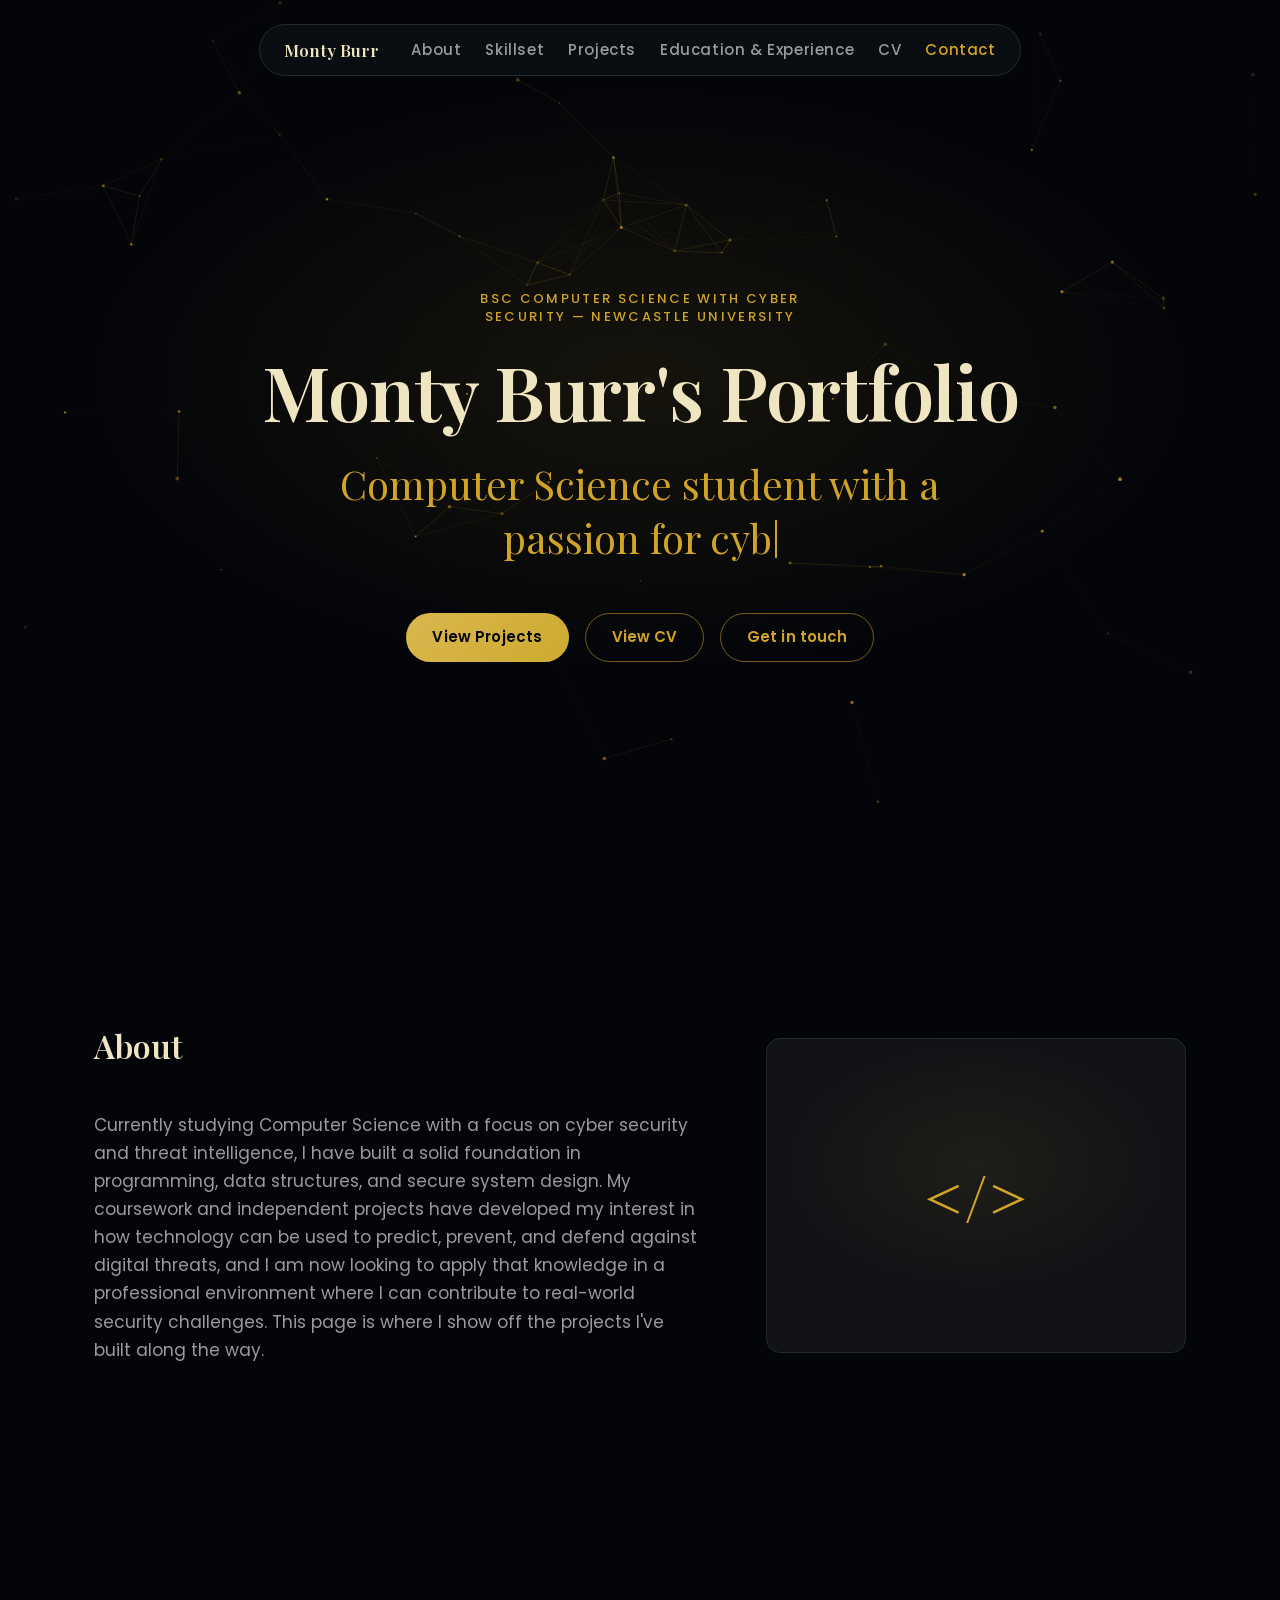
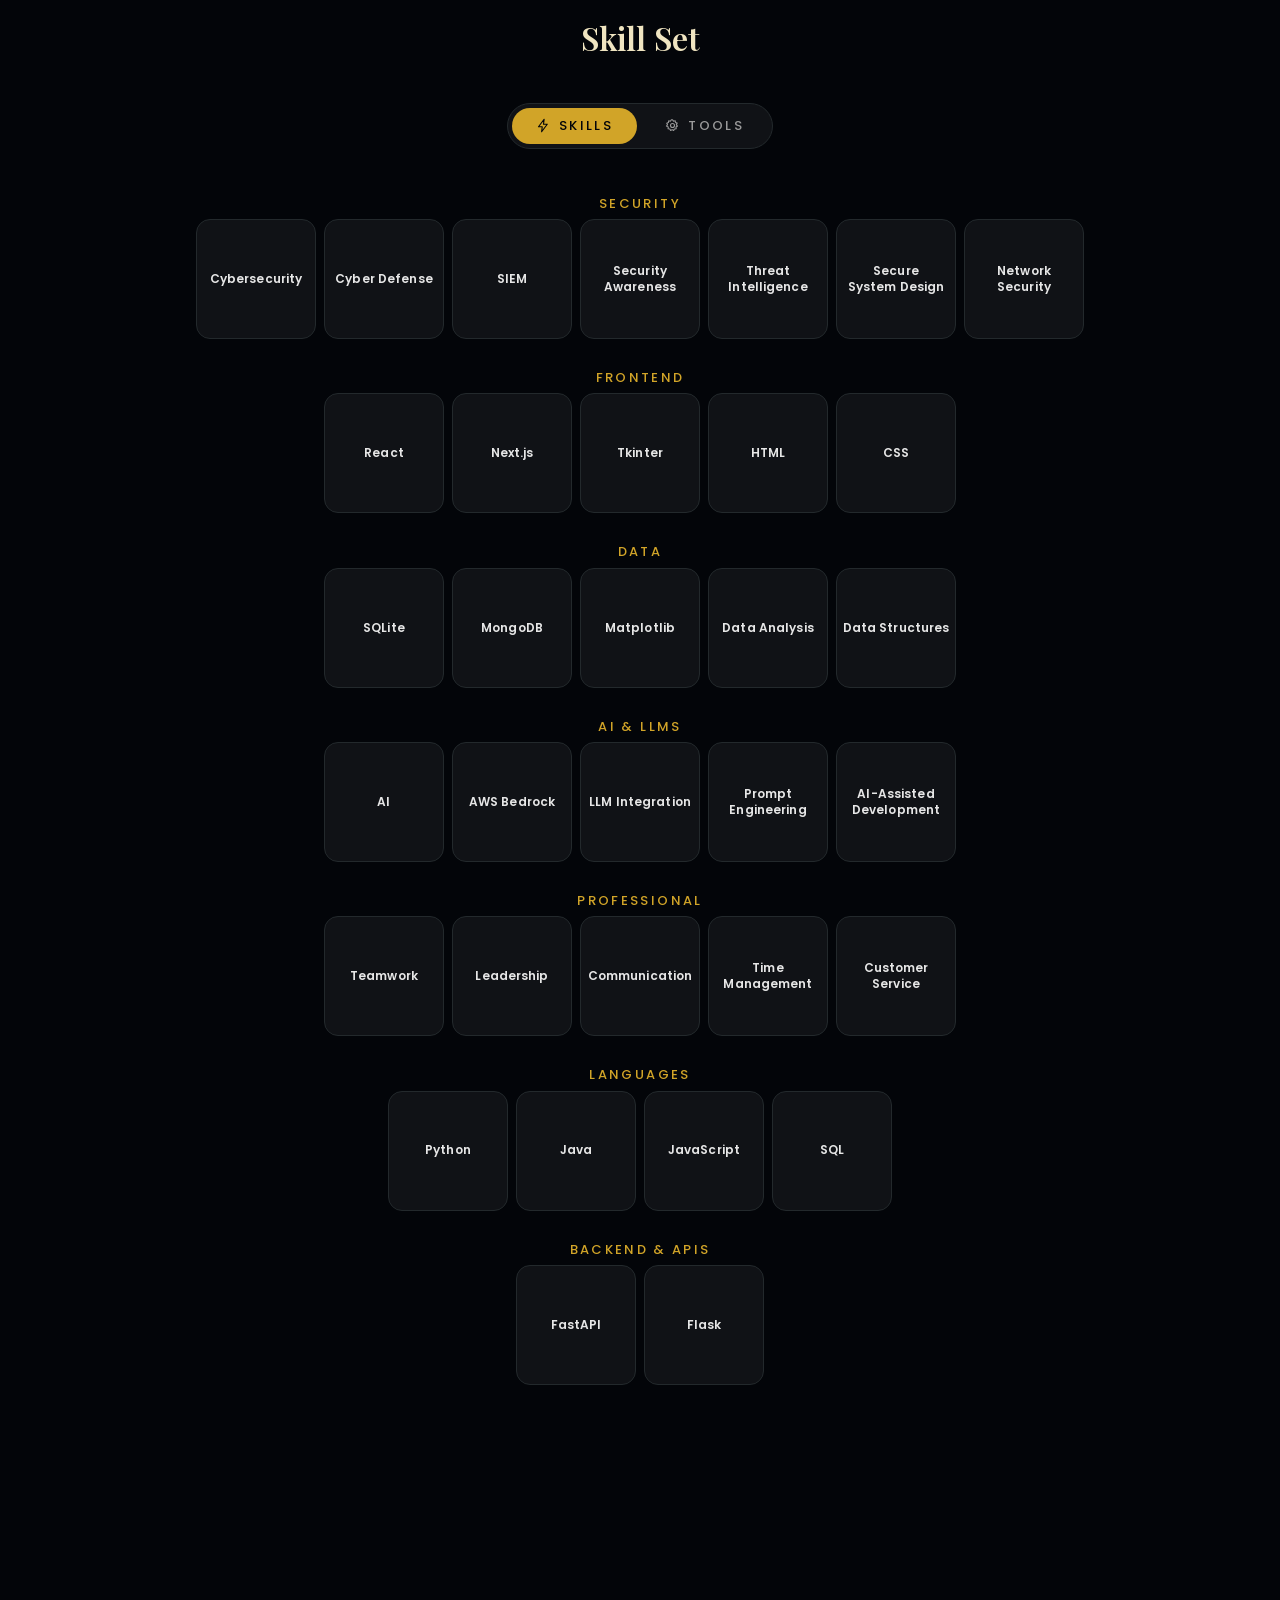
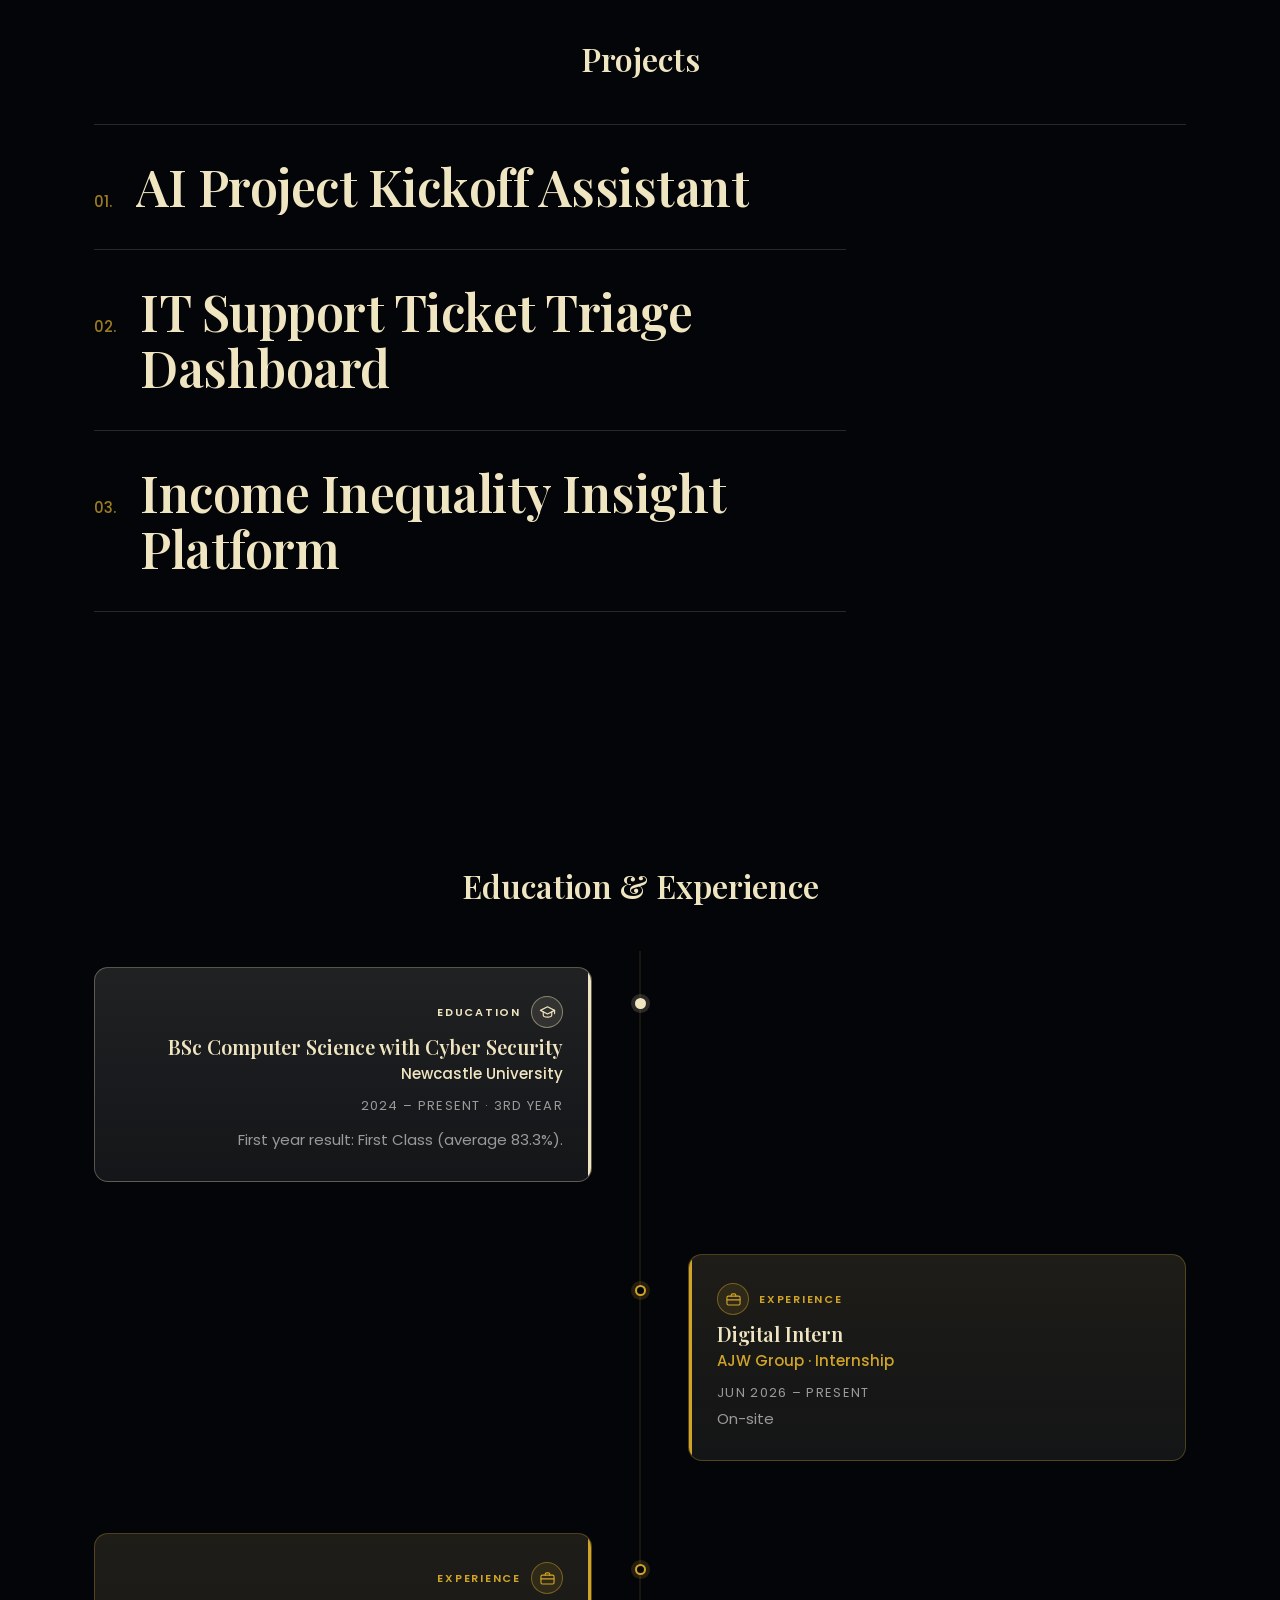
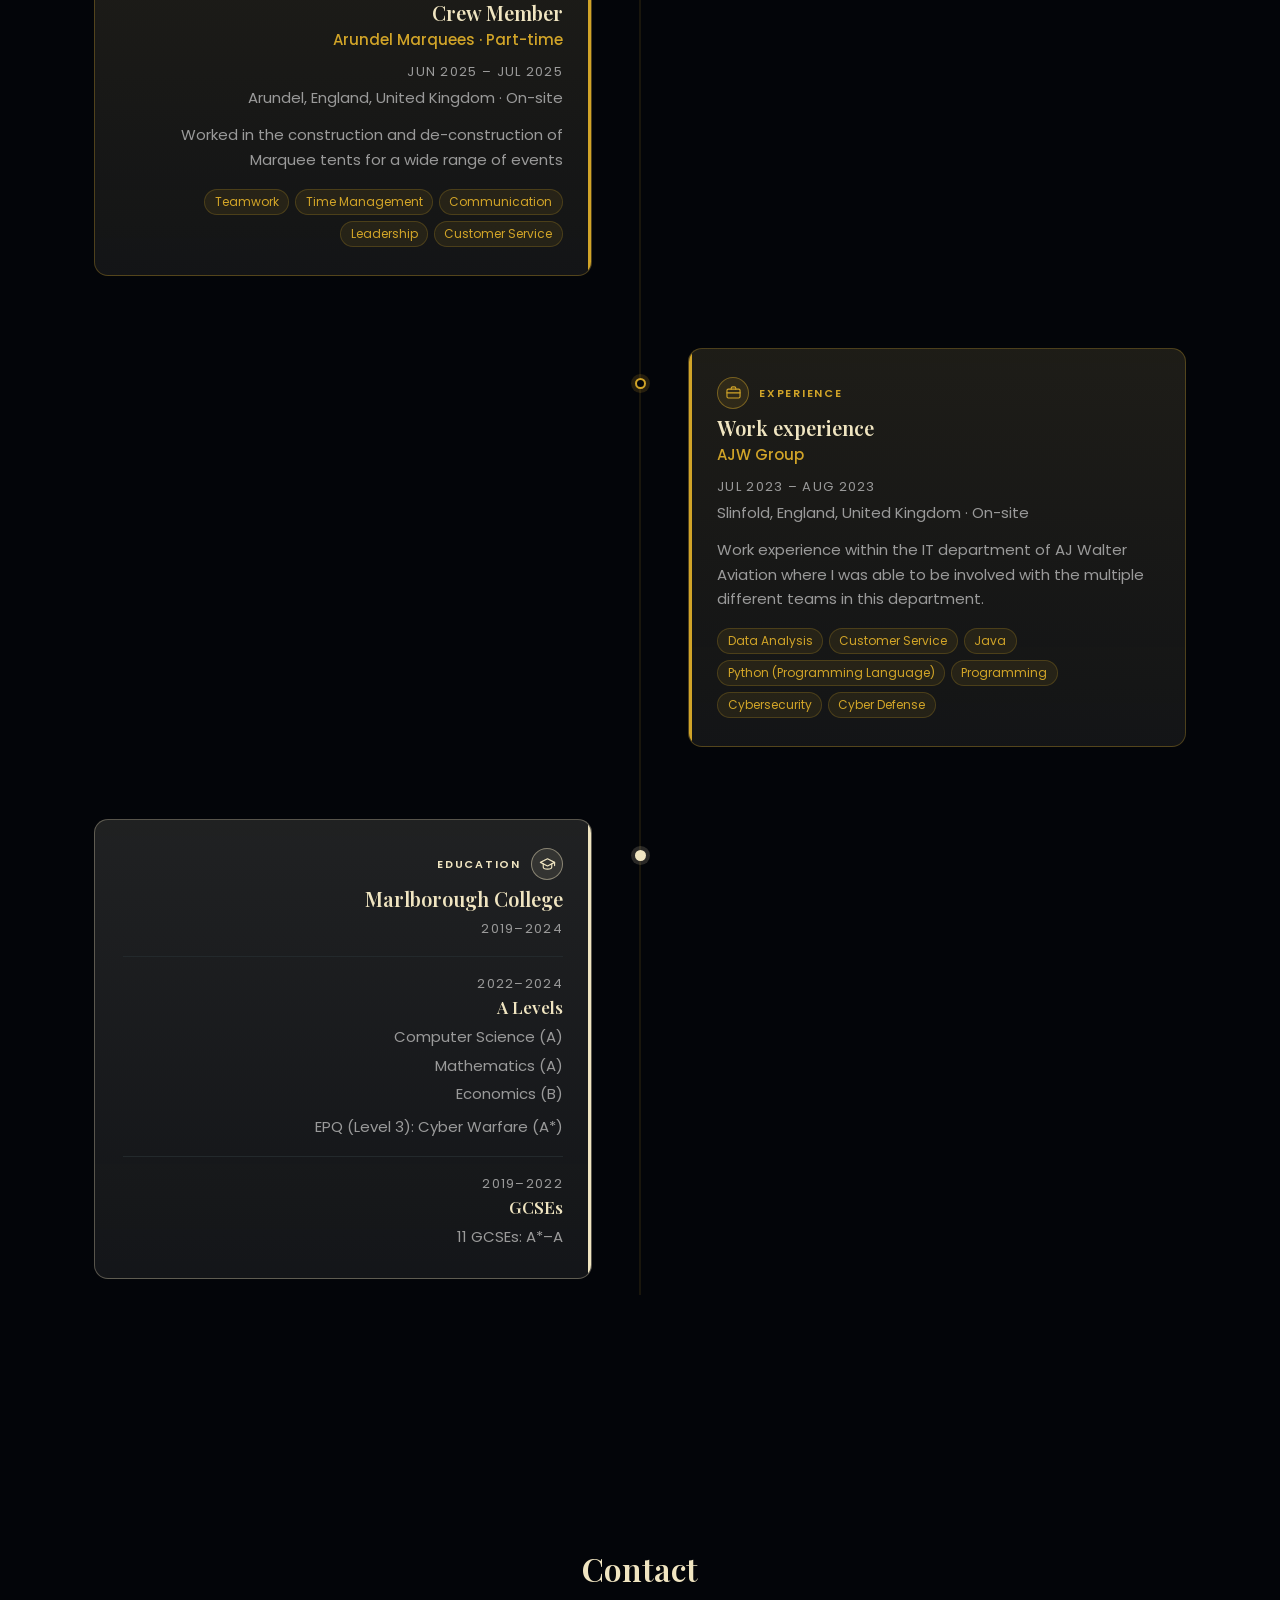
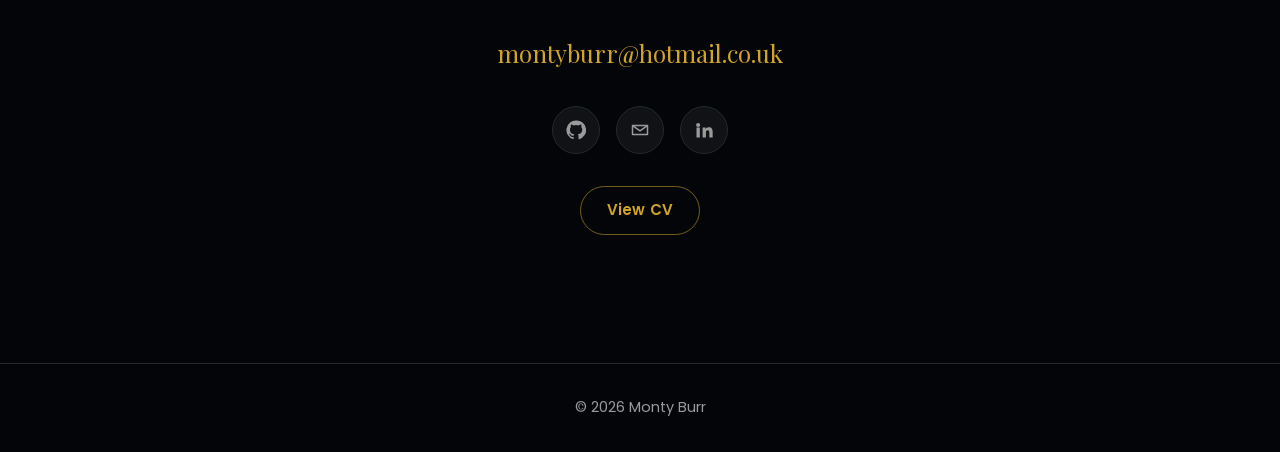
==== commit d7dba9b4: "Replace Skills with a Skillset section, and rework Projects Two related changes: the site now lists " ====
--- a/index.html
+++ b/index.html
@@ -19,7 +19,7 @@
       </button>
       <ul class="nav-pill__links" id="nav-menu">
         <li><a href="#about">About</a></li>
-        <li><a href="#skills">Skills</a></li>
+        <li><a href="#skillset">Skillset</a></li>
         <li><a href="#projects">Projects</a></li>
         <li><a href="#education">Education &amp; Experience</a></li>
         <li data-nav-achievements hidden><a href="#achievements">Achievements</a></li>
@@ -71,10 +71,36 @@
       </div>
     </section>
 
-    <section id="skills" class="skills">
-      <div class="container">
-        <h2 class="section-title">Skills</h2>
-        <div id="skills-grid" class="skills-grid"></div>
+    <section id="skillset" class="skillset">
+      <div class="container skillset__inner">
+        <h2 class="section-title">Skill Set</h2>
+
+        <div class="skillset__tabs" role="tablist" aria-label="Skillset view">
+          <button class="skillset__tab is-active" type="button" role="tab"
+                  id="skillset-tab-skills" aria-controls="skillset-panel-skills"
+                  aria-selected="true">
+            <svg class="skillset__tab-icon" viewBox="0 0 24 24" width="15" height="15"
+                 aria-hidden="true" focusable="false">
+              <path fill="none" stroke="currentColor" stroke-width="1.8"
+                    stroke-linejoin="round" d="M13 2 4 14h6l-1 8 9-12h-6l1-8Z"/>
+            </svg>Skills
+          </button>
+          <button class="skillset__tab" type="button" role="tab"
+                  id="skillset-tab-tools" aria-controls="skillset-panel-tools"
+                  aria-selected="false" tabindex="-1">
+            <svg class="skillset__tab-icon" viewBox="0 0 24 24" width="15" height="15"
+                 aria-hidden="true" focusable="false">
+              <circle cx="12" cy="12" r="3.2" fill="none" stroke="currentColor" stroke-width="1.8"/>
+              <path fill="none" stroke="currentColor" stroke-width="1.8" stroke-linejoin="round"
+                    d="M12 2.8l1.6 2.3 2.7-.7.5 2.8 2.6 1-1.3 2.5 1.8 2.2-2.3 1.6.2 2.8-2.8.2-1.2 2.5-2.4-1.4-2.4 1.4-1.2-2.5-2.8-.2.2-2.8L2.3 13l1.8-2.2L2.8 8.3l2.6-1 .5-2.8 2.7.7L10.2 2.8Z"/>
+            </svg>Tools
+          </button>
+        </div>
+
+        <div id="skillset-panel-skills" class="skillset__grid" role="tabpanel"
+             aria-labelledby="skillset-tab-skills"></div>
+        <div id="skillset-panel-tools" class="skillset__grid" role="tabpanel"
+             aria-labelledby="skillset-tab-tools" hidden></div>
       </div>
     </section>
 
--- a/assets/css/style.css
+++ b/assets/css/style.css
@@ -1,6 +1,7 @@
 /* ==========================================================================
    Monty Burr — portfolio
-   Design language sampled from portfolio-reference/website1 (see DESIGN_NOTES.md).
+   Design language sampled from the website1 reference frames — see
+   DESIGN_NOTES.md, which records the sampled values and the reasoning.
    ========================================================================== */
 
 /* --------------------------------------------------------------------------
@@ -77,6 +78,10 @@
   --fs-body: 1.0625rem;
   --fs-small: 0.9375rem;
   --fs-eyebrow: 0.8125rem;
+  /* Skillset tile labels. Sized against --tile-size so the longest word with
+     no natural break point still sits on one line; any larger and it breaks
+     mid-word wherever hyphenation dictionaries aren't available. */
+  --fs-micro: 0.75rem;
 
   --lh-tight: 1.1;
   --lh-snug: 1.35;
@@ -98,6 +103,13 @@
 
   --container-width: 1140px;
   --gutter: 1.5rem;
+
+  /* Sized for legibility, not density — the widest row is 8 tiles. Bumped from
+     110px when the labels went semibold: weight 600 renders wider than 400, and
+     "Communication" (the widest label with no natural break point) needs the
+     extra room to stay on one line. */
+  --tile-size: 120px;
+  --tile-gap: 8px;
 
   /* Shape */
   --radius-card: 14px;
@@ -607,54 +619,138 @@
 }
 
 /* --------------------------------------------------------------------------
-   Skills — category cards, three then two
-   -------------------------------------------------------------------------- */
-
-.skills-grid {
+   Skillset — one headed row per category, widest first
+
+   The rows were a fixed 12/10/8/6/4 with the skills poured in, which made the
+   shape exact but the rows meaningless — a row could span four categories, so
+   there was nothing to label. A row is a category now. That hands the
+   silhouette over to the group sizes: it steps down in plateaus rather than
+   tapering evenly, which is the cost of every group being labelled.
+
+   The widest row is 7 tiles, so this fits the normal container and no longer
+   needs its own wider one. Rows wrap within their group on narrow screens, so
+   the headings survive every width without a layout swap.
+   -------------------------------------------------------------------------- */
+
+/* Skills / Tools toggle — same pill vocabulary as the nav. */
+.skillset__tabs {
+  display: flex;
+  justify-content: center;
+  gap: var(--space-3xs);
+  width: max-content;
+  margin: 0 auto var(--space-xl);
+  padding: var(--space-3xs);
+  border: var(--border-hairline) solid var(--c-border);
+  border-radius: var(--radius-pill);
+  background: var(--c-bg-elevated);
+}
+
+.skillset__tab {
+  display: inline-flex;
+  align-items: center;
+  gap: var(--space-2xs);
+  padding: var(--space-2xs) var(--space-md);
+  border: 0;
+  border-radius: var(--radius-pill);
+  background: transparent;
+  color: var(--c-text-muted);
+  font-family: inherit;
+  font-size: var(--fs-eyebrow);
+  font-weight: 500;
+  letter-spacing: var(--tracking-eyebrow);
+  text-transform: uppercase;
+  cursor: pointer;
+  transition: color var(--dur-fast) ease, background-color var(--dur-fast) ease;
+}
+
+.skillset__tab:hover {
+  color: var(--c-display);
+}
+
+.skillset__tab.is-active {
+  background: var(--c-gold);
+  color: var(--c-on-gold);
+}
+
+.skillset__tab-icon {
+  flex: none;
+}
+
+.skillset__grid {
+  display: flex;
+  flex-direction: column;
+  align-items: center;
+  gap: clamp(var(--space-md), 3vw, var(--space-lg));
+}
+
+/* The display above would otherwise beat [hidden] and show both panels. */
+.skillset__grid[hidden] {
+  display: none;
+}
+
+.skillset__group {
+  display: flex;
+  flex-direction: column;
+  align-items: center;
+  gap: var(--space-2xs);
+}
+
+.skillset__heading {
+  margin: 0;
+  font-family: var(--font-sans);
+  font-size: var(--fs-eyebrow);
+  font-weight: 500;
+  color: var(--c-gold);
+  text-transform: uppercase;
+  letter-spacing: var(--tracking-eyebrow);
+  text-align: center;
+}
+
+.skillset__row {
   display: flex;
   flex-wrap: wrap;
   justify-content: center;
-  gap: clamp(var(--space-sm), 2.5vw, var(--space-md));
-}
-
-.skill-card {
-  flex: 0 1 calc(33.333% - var(--space-md));
-  min-width: 230px;
-  padding: clamp(1.5rem, 2.5vw, 1.875rem);
-}
-
-.skill-card__title {
-  font-size: var(--fs-h3);
-  color: var(--c-gold);
-  margin: 0 0 var(--space-sm);
-}
-
-.skill-card__list {
-  list-style: none;
-  margin: 0;
-  padding: 0;
-  display: flex;
-  flex-direction: column;
-  gap: var(--space-3xs);
-}
-
-.skill-card__list li {
-  position: relative;
-  padding-left: 1.1rem;
-  color: var(--c-text-muted);
-  font-size: var(--fs-small);
-}
-
-.skill-card__list li::before {
-  content: "";
-  position: absolute;
-  left: 0;
-  top: 0.62em;
-  width: 5px;
-  height: 5px;
-  border-radius: 50%;
-  background: var(--c-gold);
-}
+  gap: var(--tile-gap);
+}
+
+.skillset__tile {
+  display: grid;
+  /* minmax(0, 1fr), not `place-items: center` — a centred grid item is sized to
+     max-content, so a long label would sit wider than the tile and spill past
+     the border before overflow-wrap ever applied. Pinning the column to the
+     track width is what lets the label break. */
+  grid-template-columns: minmax(0, 1fr);
+  align-content: center;
+  width: var(--tile-size);
+  min-height: var(--tile-size);
+  padding: var(--space-2xs) var(--space-3xs);
+  /* Belt and braces for a label longer than any tile: hyphenate first, and
+     break mid-word only if that fails, so nothing can spill past the border. */
+  hyphens: auto;
+  overflow-wrap: break-word;
+  border: var(--border-hairline) solid var(--c-border);
+  border-radius: var(--radius-card);
+  background: var(--c-bg-elevated);
+  color: var(--c-text);
+  font-size: var(--fs-micro);
+  /* 600 is the heaviest self-hosted Poppins weight — going bolder would make
+     the browser synthesise it, which smears at this size. */
+  font-weight: 600;
+  line-height: var(--lh-snug);
+  letter-spacing: 0.01em;
+  text-align: center;
+  text-wrap: balance;
+  transition: color var(--dur-mid) ease, border-color var(--dur-mid) ease,
+    background-color var(--dur-mid) ease, transform var(--dur-fast) var(--ease-out);
+}
+
+.skillset__tile:hover {
+  color: var(--c-display);
+  border-color: rgb(var(--c-gold-rgb) / 0.5);
+  background: rgb(var(--c-gold-rgb) / 0.07);
+  transform: translateY(-2px);
+}
+
 
 /* --------------------------------------------------------------------------
    Projects — website2's numbered row list with a floating hover preview,
@@ -759,13 +855,6 @@
 .project-row:focus-within .project-row__icon {
   opacity: 1;
   transform: translate3d(0, 0, 0);
-}
-
-.project-row__tags {
-  margin: var(--space-2xs) 0 0;
-  color: var(--c-text-muted);
-  font-size: var(--fs-small);
-  letter-spacing: 0.02em;
 }
 
 /* The rows' scroll-driven hand-off lives with the rest of it under
@@ -1285,24 +1374,6 @@
   object-fit: cover;
 }
 
-.project-card__tags {
-  display: flex;
-  flex-wrap: wrap;
-  gap: 0.4rem;
-  list-style: none;
-  margin: 0;
-  padding: 0;
-}
-
-.project-card__tags li {
-  background: rgb(var(--c-gold-rgb) / 0.12);
-  color: var(--c-gold);
-  font-size: 0.75rem;
-  font-weight: 500;
-  padding: 0.2rem 0.6rem;
-  border-radius: var(--radius-pill);
-}
-
 .project-card__links {
   display: flex;
   gap: 0.6rem;
@@ -1333,10 +1404,6 @@
 #project-detail-content h1 {
   font-size: clamp(1.75rem, 4vw, 2.5rem);
   margin: 0 0 var(--space-sm);
-}
-
-.project-detail__tags {
-  margin-bottom: var(--space-lg);
 }
 
 .project-detail__media {
@@ -1414,12 +1481,12 @@
 @supports (animation-timeline: view()) {
   @media (prefers-reduced-motion: no-preference) {
     .projects .section-title,
-    .skills .section-title,
+    .skillset .section-title,
     .education .section-title,
     .achievements .section-title,
     .about__copy,
     .about__panel,
-    .skill-card,
+    .skillset__group,
     .achievement-card,
     .project-row__inner,
     .timeline__item {
@@ -1453,7 +1520,7 @@
     }
 
     .projects .section-title,
-    .skills .section-title,
+    .skillset .section-title,
     .education .section-title,
     .achievements .section-title {
       --handoff-shift: 80px;
@@ -1464,7 +1531,7 @@
       --handoff-shift: 120px;
     }
 
-    .skill-card,
+    .skillset__group,
     .achievement-card {
       --handoff-shift: 90px;
     }
@@ -1532,10 +1599,6 @@
   .about__panel {
     aspect-ratio: 16 / 9;
     order: -1;
-  }
-
-  .skill-card {
-    flex: 1 1 calc(50% - var(--space-md));
   }
 
   /* Timeline collapses to a single line down the left. */
@@ -1581,10 +1644,6 @@
 }
 
 @media (max-width: 560px) {
-  .skill-card {
-    flex: 1 1 100%;
-  }
-
   .project-row__link {
     flex-wrap: wrap;
     align-items: center;
@@ -1709,14 +1768,4 @@
   .hero__tagline {
     min-height: 0;
   }
-
-  .project-card {
-    opacity: 1;
-    transform: none;
-  }
-
-  .project-tilt:hover .project-card,
-  .project-tilt:focus-within .project-card {
-    transform: none;
-  }
-}
+}
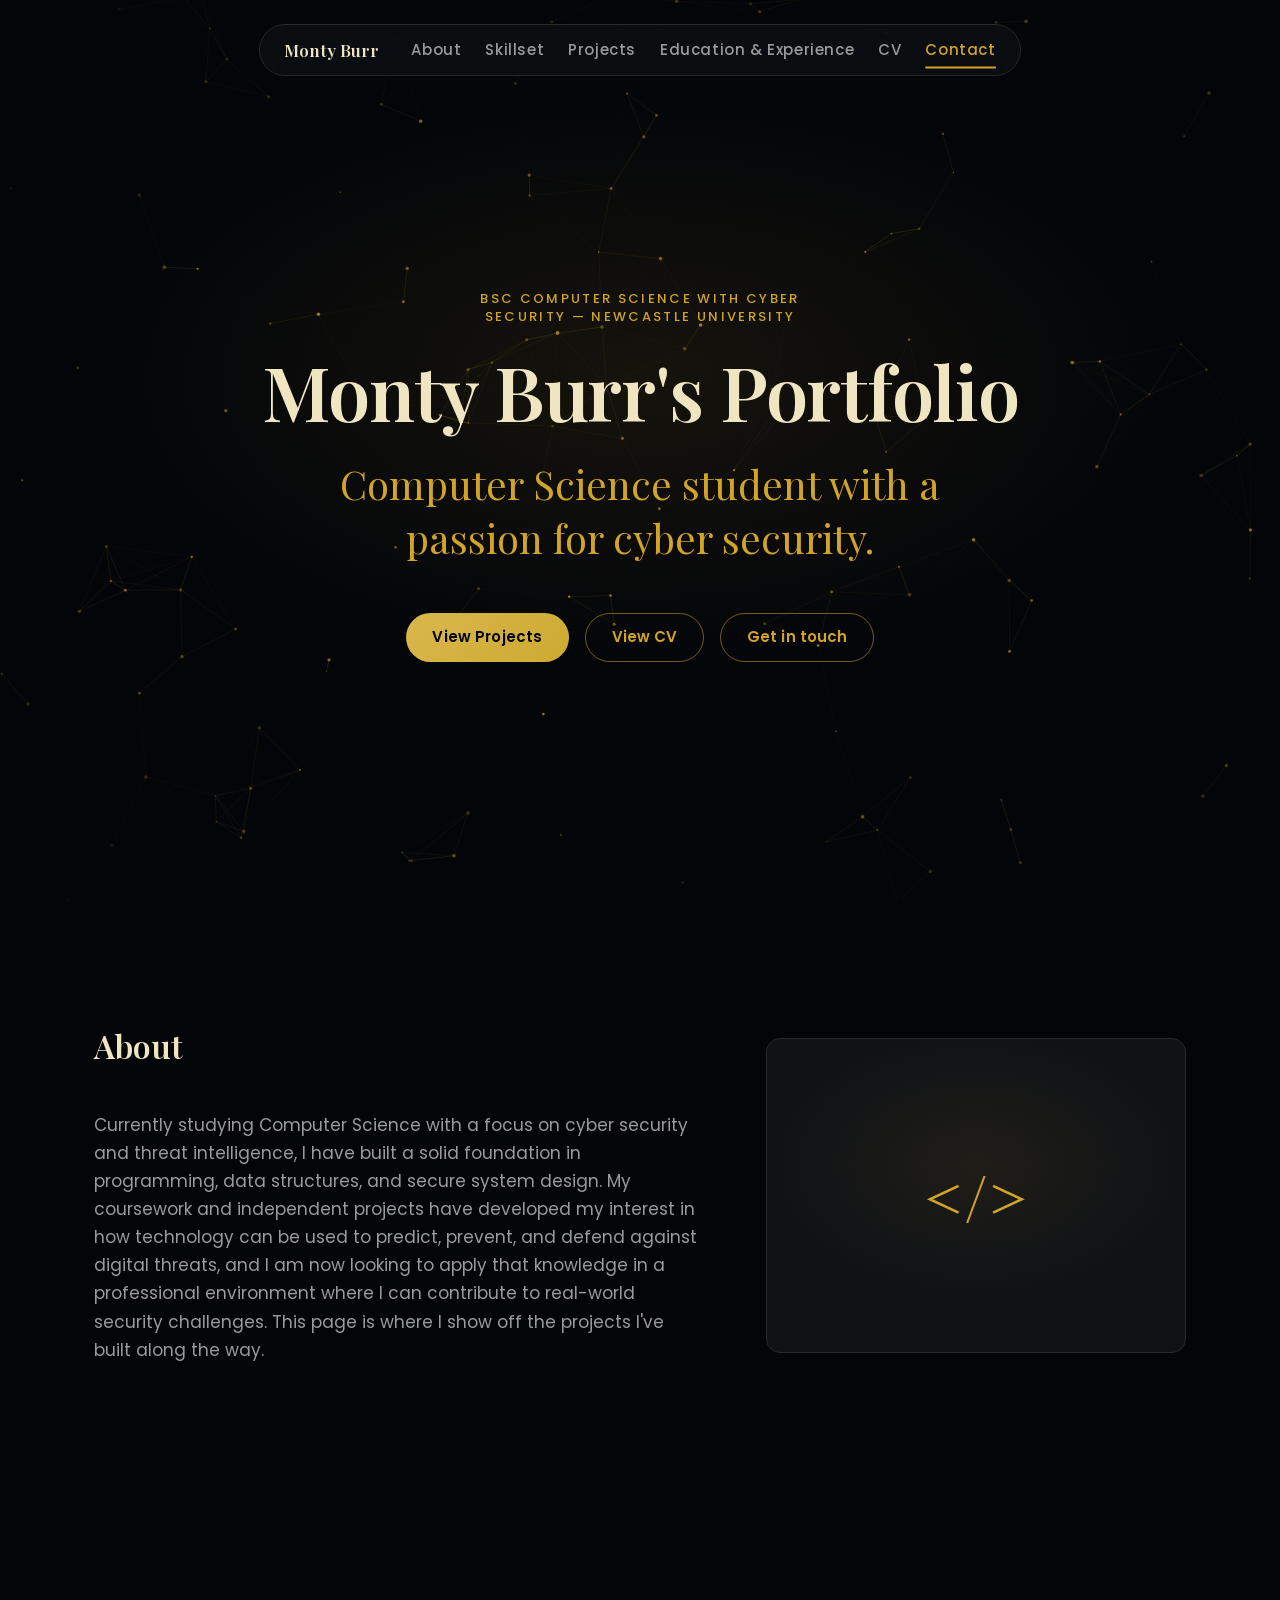
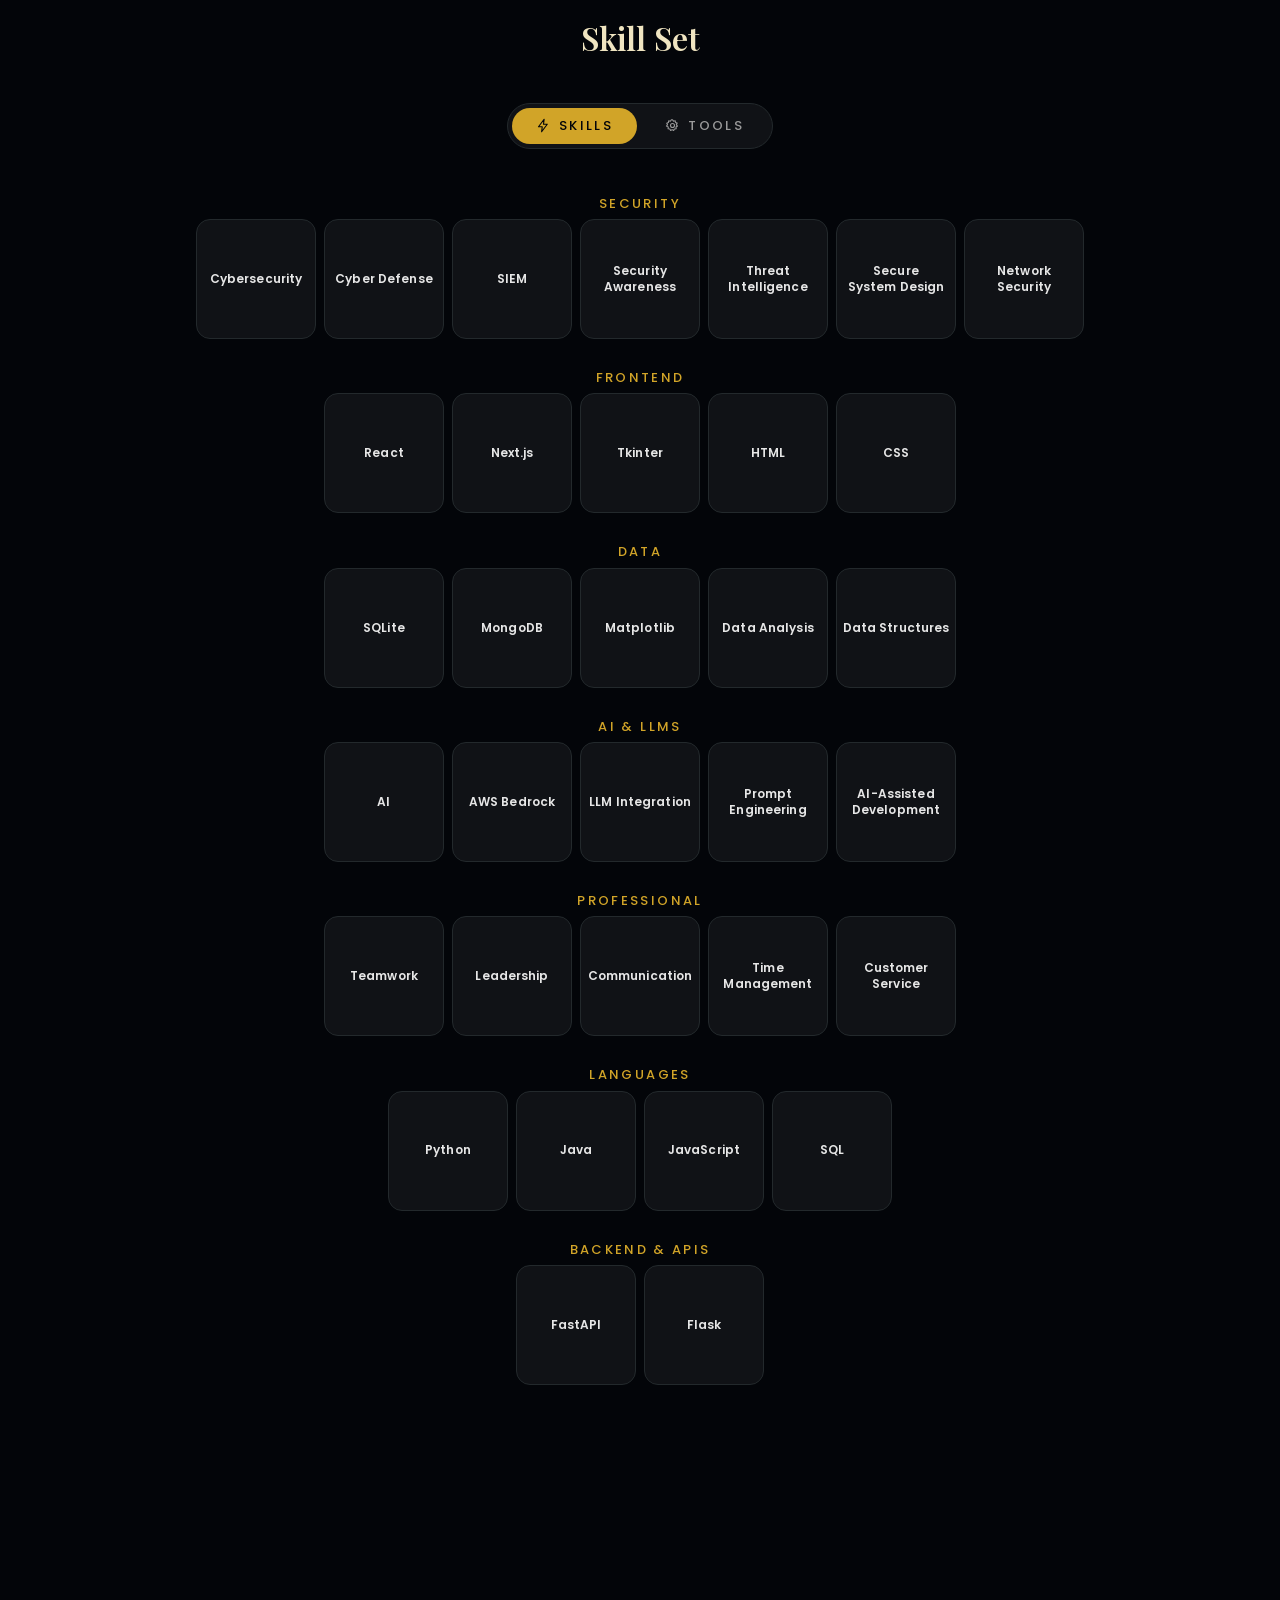
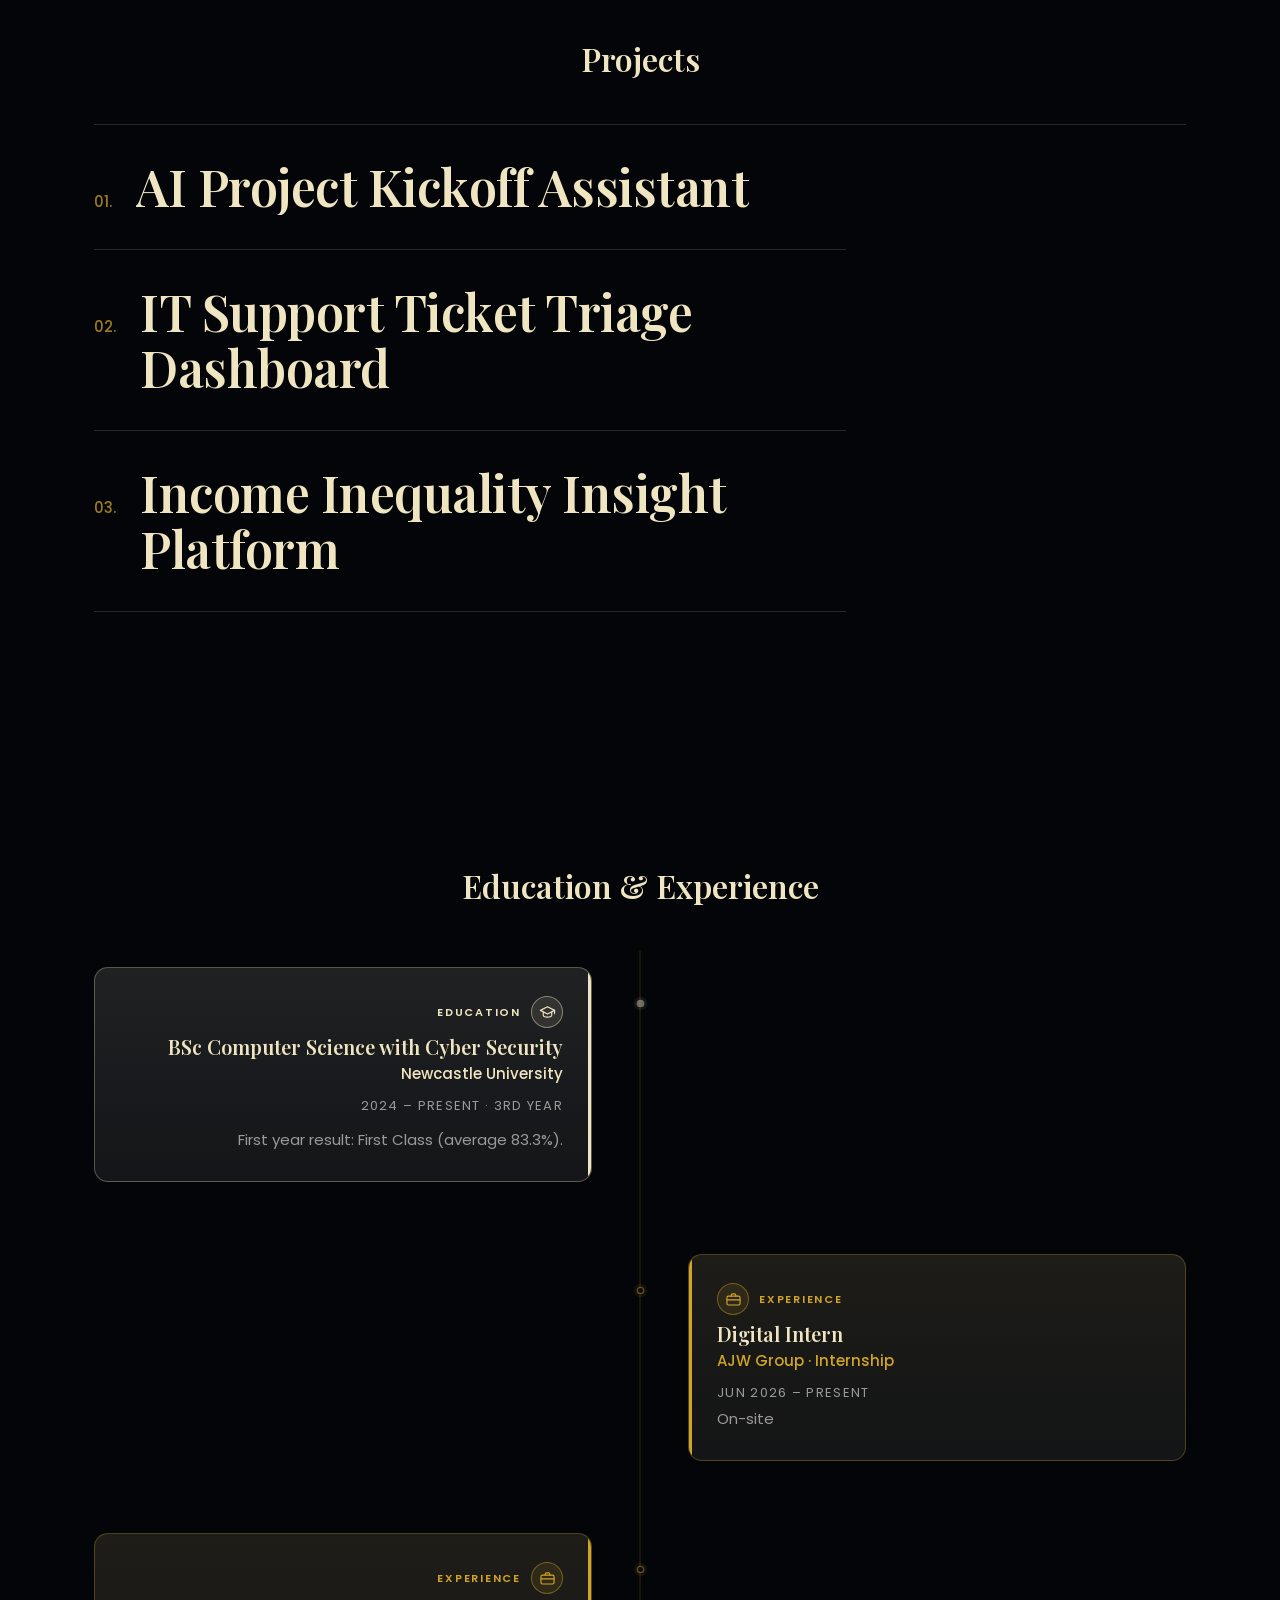
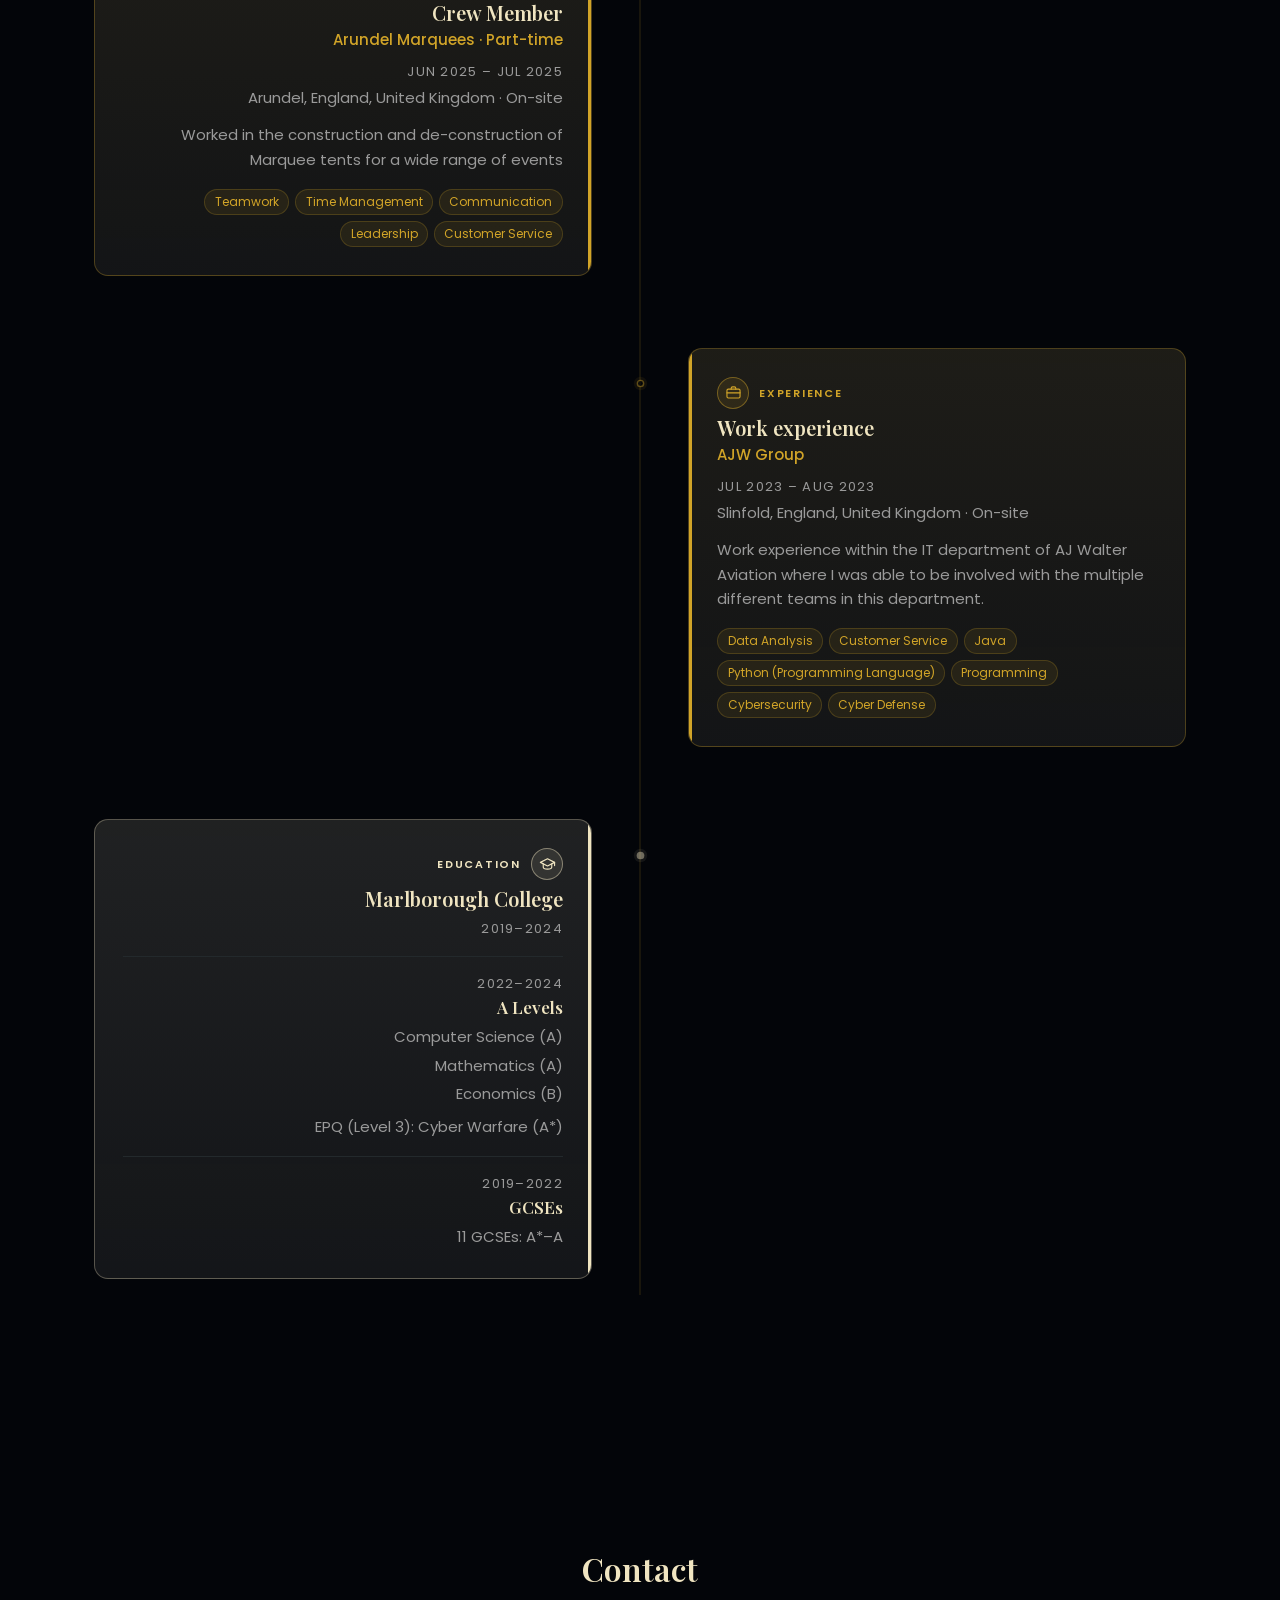
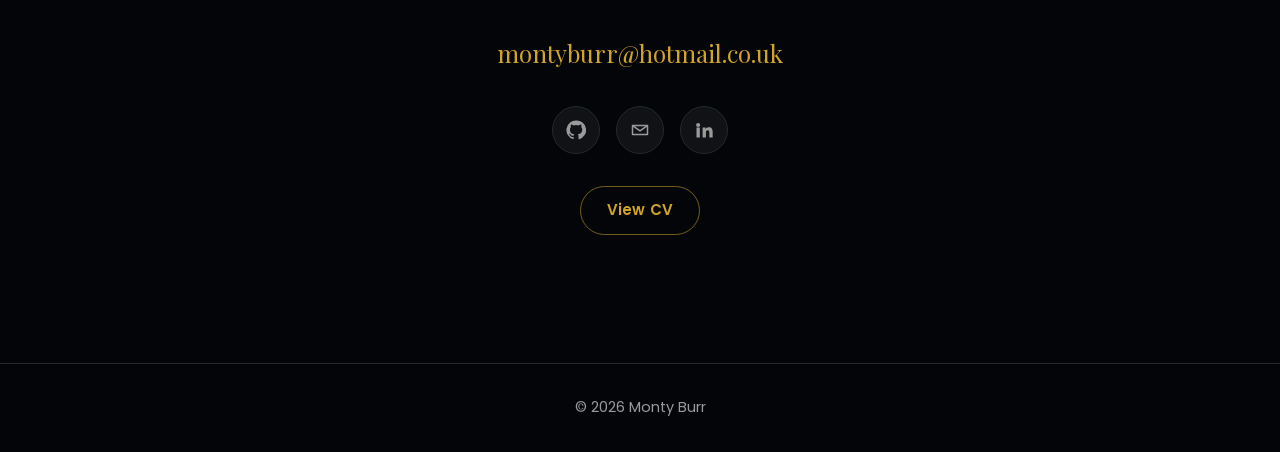
==== commit 925cb5a2: "Give the hero and homepage a more alive interaction layer Hero: cursor-reactive particle field, a go" ====
--- a/index.html
+++ b/index.html
@@ -10,6 +10,7 @@
   <link rel="stylesheet" href="assets/css/style.css">
 </head>
 <body>
+  <div class="scroll-progress" aria-hidden="true"><span class="scroll-progress__bar"></span></div>
   <header class="site-header" id="site-header">
     <nav class="nav-pill" aria-label="Primary">
       <a class="nav-pill__brand" href="#top">Monty Burr</a>
@@ -26,6 +27,7 @@
         <li><a href="cv.html">CV</a></li>
         <li><a href="#contact">Contact</a></li>
       </ul>
+      <span class="nav-pill__marker" aria-hidden="true"></span>
     </nav>
   </header>
 
@@ -33,6 +35,7 @@
     <section id="top" class="hero">
       <canvas class="hero__particles" id="hero-particles" aria-hidden="true"></canvas>
       <div class="hero__veil" aria-hidden="true"></div>
+      <div class="hero__spotlight" aria-hidden="true"></div>
       <div class="container hero__inner">
         <p class="hero__eyebrow">BSc Computer Science with Cyber Security — Newcastle University</p>
         <h1 class="hero__title">Monty Burr's Portfolio</h1>
--- a/assets/css/style.css
+++ b/assets/css/style.css
@@ -223,6 +223,54 @@
 }
 
 /* --------------------------------------------------------------------------
+   Reading progress — hairline across the very top of the page
+   -------------------------------------------------------------------------- */
+
+/* Scroll-driven, so it needs no JS and no scroll listener. The @supports guard
+   leaves the bar at scaleX(0) — invisible — on engines without scroll
+   timelines, which is the right thing for a decorative bar to fail to. Nested
+   inside the same no-preference query as the hand-off block for the same
+   reason given there: the reduced-motion rules force a 0.01ms duration, and on
+   a progress timeline that parks the bar permanently full rather than off. */
+.scroll-progress {
+  position: fixed;
+  inset: 0 0 auto 0;
+  z-index: 60; /* above the nav pill, which sits at 50 */
+  height: 2px;
+  pointer-events: none;
+}
+
+.scroll-progress__bar {
+  display: block;
+  height: 100%;
+  transform: scaleX(0);
+  transform-origin: 0 50%;
+  background: linear-gradient(
+    90deg,
+    rgb(var(--c-gold-rgb) / 0.35),
+    var(--c-gold)
+  );
+}
+
+@supports (animation-timeline: scroll(root block)) {
+  @media (prefers-reduced-motion: no-preference) {
+    .scroll-progress__bar {
+      animation: scroll-progress linear none;
+      animation-timeline: scroll(root block);
+    }
+  }
+}
+
+@keyframes scroll-progress {
+  from {
+    transform: scaleX(0);
+  }
+  to {
+    transform: scaleX(1);
+  }
+}
+
+/* --------------------------------------------------------------------------
    Header — floating pill nav that docks flush on scroll
    -------------------------------------------------------------------------- */
 
@@ -244,6 +292,10 @@
 
 .nav-pill {
   pointer-events: auto;
+  /* Positioned so the sliding marker below has something to measure against.
+     The collapsed breakpoint sets this too; hoisting it here makes the marker
+     work at every width without depending on that rule. */
+  position: relative;
   display: flex;
   align-items: center;
   gap: var(--space-lg);
@@ -298,6 +350,31 @@
 .nav-pill__links a:hover,
 .nav-pill__links a.is-active {
   color: var(--c-gold);
+}
+
+/* Underline that slides between links as the active section changes. It is a
+   sibling of the list rather than a child because a <ul> may only contain
+   <li>; nav.js measures the active link against the pill and writes the three
+   custom properties below. Width is transitioned alongside the transform —
+   less compositor-friendly than a scaleX, but it keeps the 2px cap radius from
+   being squashed, and there is exactly one of these on the page. */
+.nav-pill__marker {
+  position: absolute;
+  top: 0;
+  left: 0;
+  width: var(--nav-marker-w, 0px);
+  height: 2px;
+  border-radius: var(--radius-pill);
+  background: var(--c-gold);
+  opacity: 0;
+  pointer-events: none;
+  transform: translate(var(--nav-marker-x, 0px), var(--nav-marker-y, 0px));
+  transition: transform var(--dur-mid) var(--ease-out),
+    width var(--dur-mid) var(--ease-out), opacity var(--dur-fast) ease;
+}
+
+.nav-pill__marker.is-visible {
+  opacity: 1;
 }
 
 /* Hamburger — hidden until the pill collapses */
@@ -397,6 +474,35 @@
     radial-gradient(90% 70% at 50% 50%, transparent 45%, var(--c-bg) 100%);
 }
 
+/* Gold wash that follows the cursor, sitting above the veil but below the copy.
+   --mx/--my come from hero.js — the same custom properties .card-spotlight
+   uses, so there is one convention for "where the pointer is". */
+.hero__spotlight {
+  position: absolute;
+  inset: 0;
+  z-index: -1;
+  pointer-events: none;
+  opacity: 0;
+  transition: opacity var(--dur-slow) ease;
+  background: radial-gradient(
+    280px circle at var(--mx, 50%) var(--my, 50%),
+    rgb(var(--c-gold-rgb) / 0.13),
+    transparent 70%
+  );
+}
+
+.hero.is-pointing .hero__spotlight {
+  opacity: 1;
+}
+
+/* No hovering pointer means no meaningful position — a glow parked wherever
+   the last tap landed reads as a rendering bug. */
+@media (hover: none), (pointer: coarse) {
+  .hero__spotlight {
+    display: none;
+  }
+}
+
 .hero__inner {
   position: relative;
   display: flex;
@@ -426,14 +532,52 @@
 }
 
 .hero__tagline {
-  /* Reserve two lines so the typewriter doesn't reflow the CTAs as it types. */
+  /* Reserve two lines so switching phrase doesn't reflow the CTAs below. */
   min-height: calc(var(--fs-tagline) * var(--lh-snug) * 2);
+  /* Load-bearing. .hero__inner is a centred flex column, so this paragraph is
+     shrink-to-fit — and the rolling tagline takes both of its lines out of flow,
+     leaving no in-flow content to derive a width from. Without this it collapses
+     to zero width and the text wraps one character per line. */
+  width: 100%;
   margin: 0 0 var(--space-xl);
   max-width: 30ch;
   color: var(--c-gold);
   font-family: var(--font-display);
   font-size: var(--fs-tagline);
   line-height: var(--lh-snug);
+}
+
+/* Clipping window for the rolling tagline. Height is pinned to the same two
+   lines .hero__tagline already reserves, so switching phrase can never move the
+   CTAs below it. hero.js keeps every phrase short enough to fit. */
+.hero__type--roll {
+  display: block;
+  position: relative;
+  overflow: hidden;
+  height: calc(var(--fs-tagline) * var(--lh-snug) * 2);
+}
+
+/* Both lines are absolute during a roll so neither contributes to height.
+   Centred vertically on purpose: the window is two lines tall but most phrases
+   are one, so top-aligned text sat at the very top of its box and had to travel
+   the full window height — leaving the window visibly empty mid-transition. */
+.hero__type--roll .hero__line {
+  position: absolute;
+  inset: 0;
+  display: flex;
+  align-items: center;
+  justify-content: center;
+}
+
+.hero__type--roll .hero__line.is-moving {
+  transition: transform 620ms var(--ease-out), opacity 620ms ease;
+}
+
+/* The author display below outranks the UA stylesheet's [hidden]{display:none},
+   so the attribute alone never actually hid this. It shows as a stray bar under
+   the tagline whenever the caret isn't in use — including with JS disabled. */
+.hero__caret[hidden] {
+  display: none;
 }
 
 .hero__caret {
@@ -967,6 +1111,9 @@
   margin-left: auto;
 }
 
+/* Nodes rest small and dim, then come up to full size as the progress marker
+   above reaches them — so the line doesn't just grow, it lights the entries on
+   its way past. main.js owns the is-lit class. */
 .timeline__node {
   position: absolute;
   top: 1.9rem;
@@ -975,6 +1122,15 @@
   border-radius: 50%;
   background: var(--c-gold);
   box-shadow: 0 0 0 4px rgb(var(--c-gold-rgb) / 0.16);
+  opacity: 0.45;
+  transform: scale(0.7);
+  transition: transform var(--dur-slow) var(--ease-out),
+    opacity var(--dur-mid) ease;
+}
+
+.timeline__node.is-lit {
+  opacity: 1;
+  transform: scale(1);
 }
 
 /* Education reads as a solid cream node, experience as a hollow gold ring, so
@@ -1673,7 +1829,6 @@
   }
 
   .nav-pill {
-    position: relative;
     gap: var(--space-sm);
     justify-content: space-between;
     width: 100%;
@@ -1682,6 +1837,13 @@
 
   .nav-pill__toggle {
     display: flex;
+  }
+
+  /* The links become a dropdown that is closed most of the time, so a marker
+     tracking them would spend its life floating in empty space below the pill.
+     The active link is already gold in the open menu, which is enough. */
+  .nav-pill__marker {
+    display: none;
   }
 
   .nav-pill__links {
@@ -1768,4 +1930,8 @@
   .hero__tagline {
     min-height: 0;
   }
-}
+
+  .hero__spotlight {
+    display: none;
+  }
+}
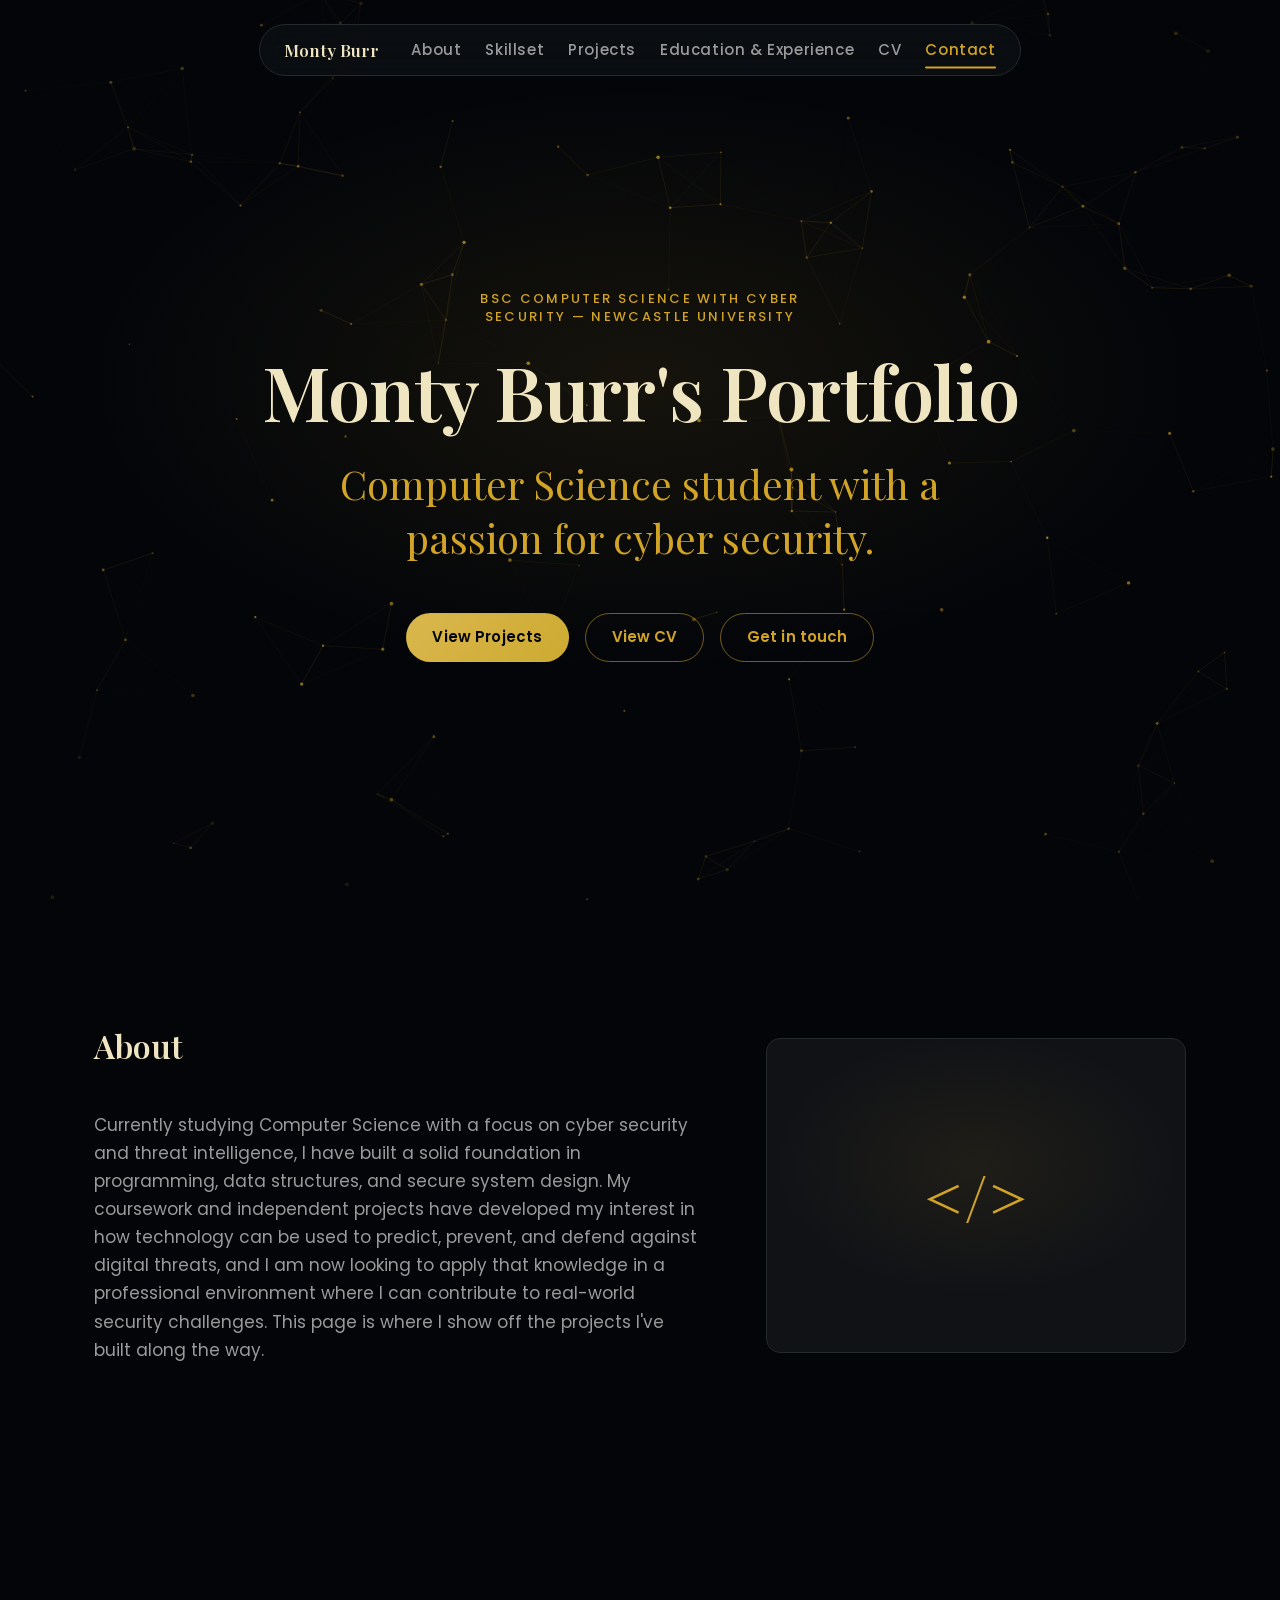
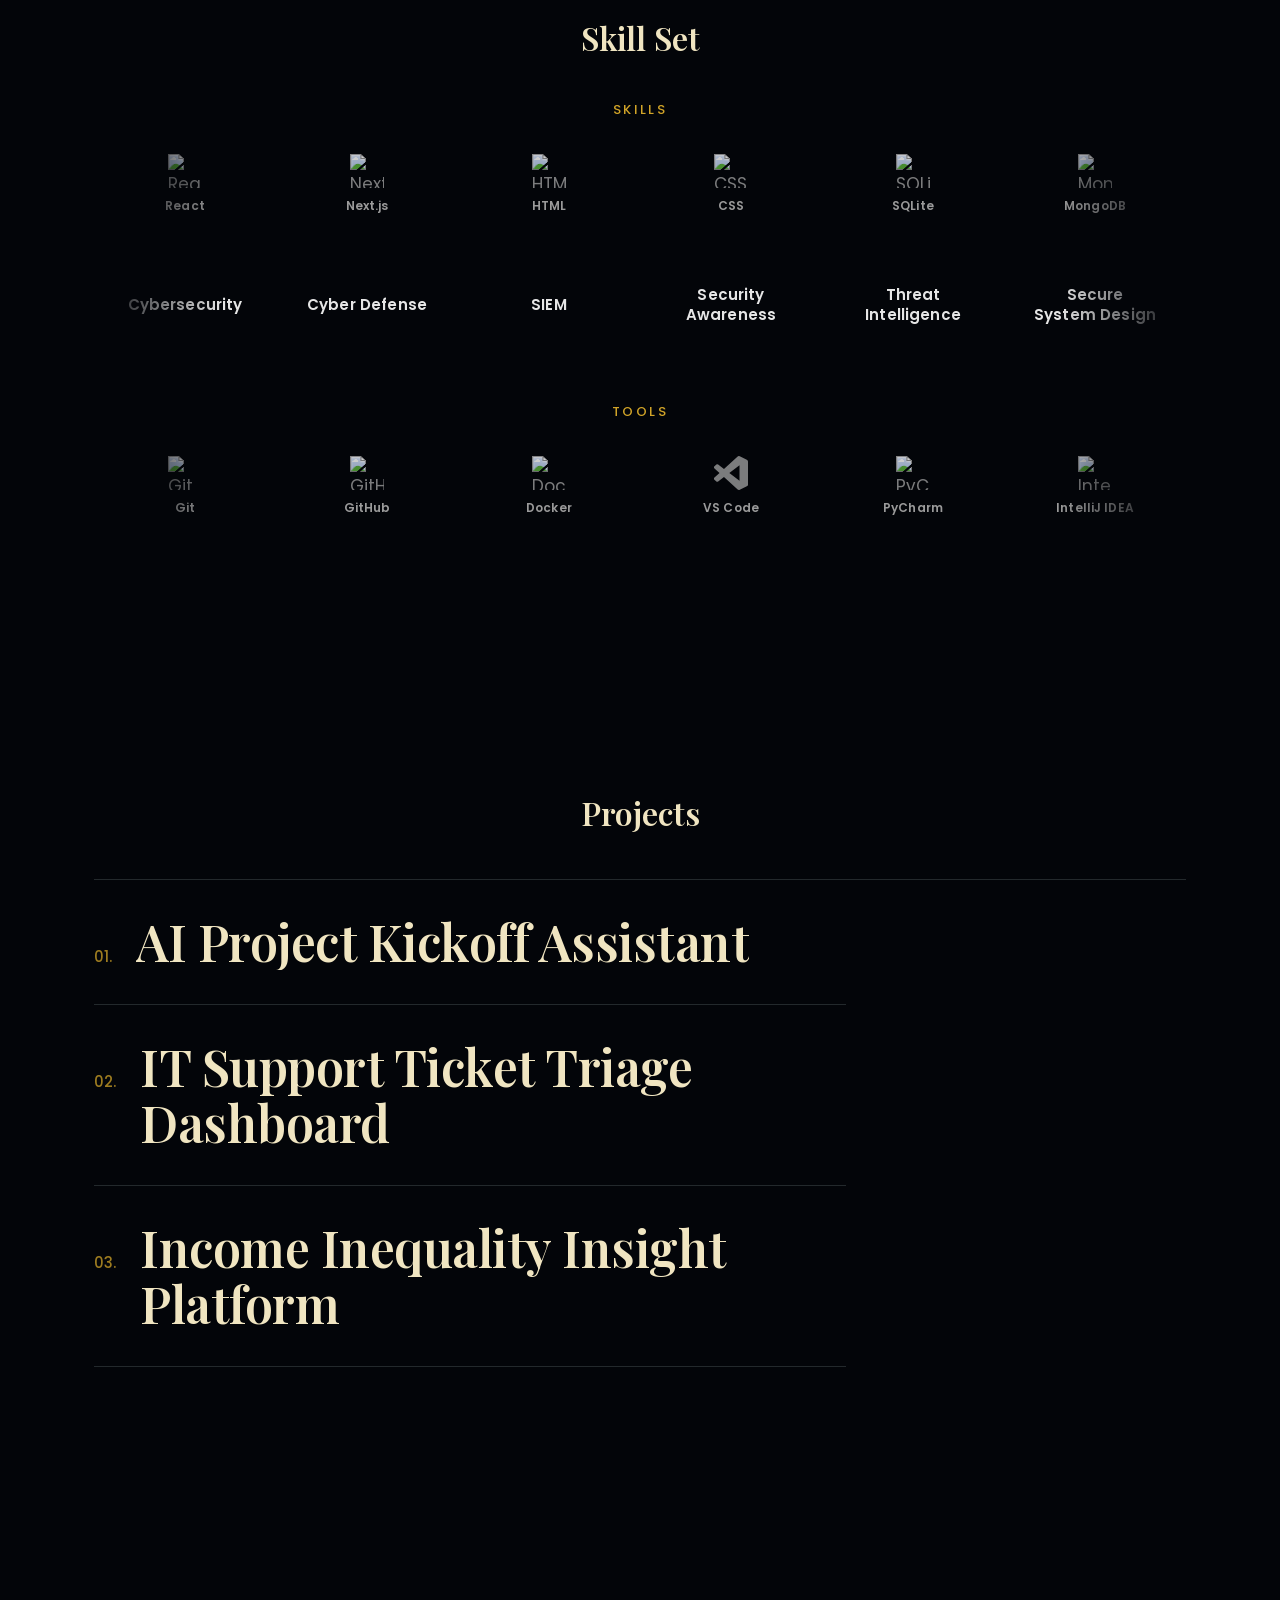
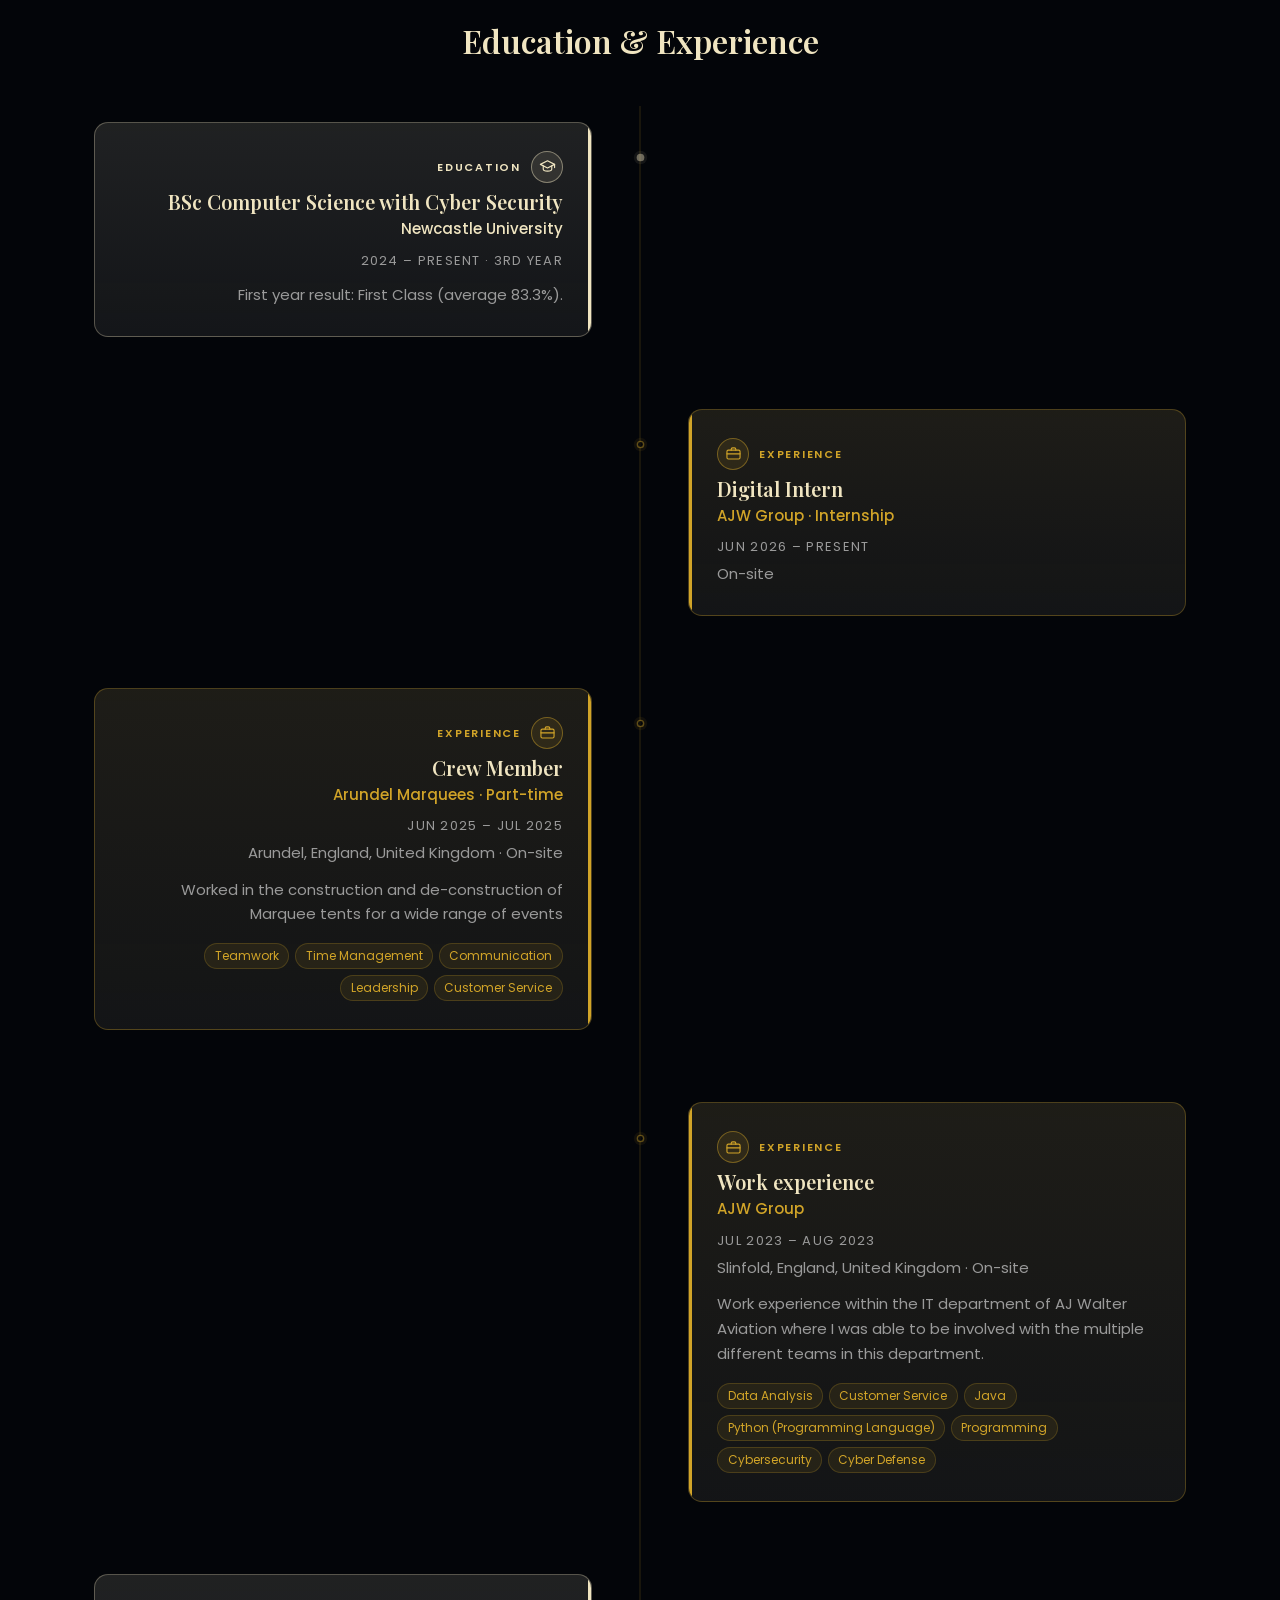
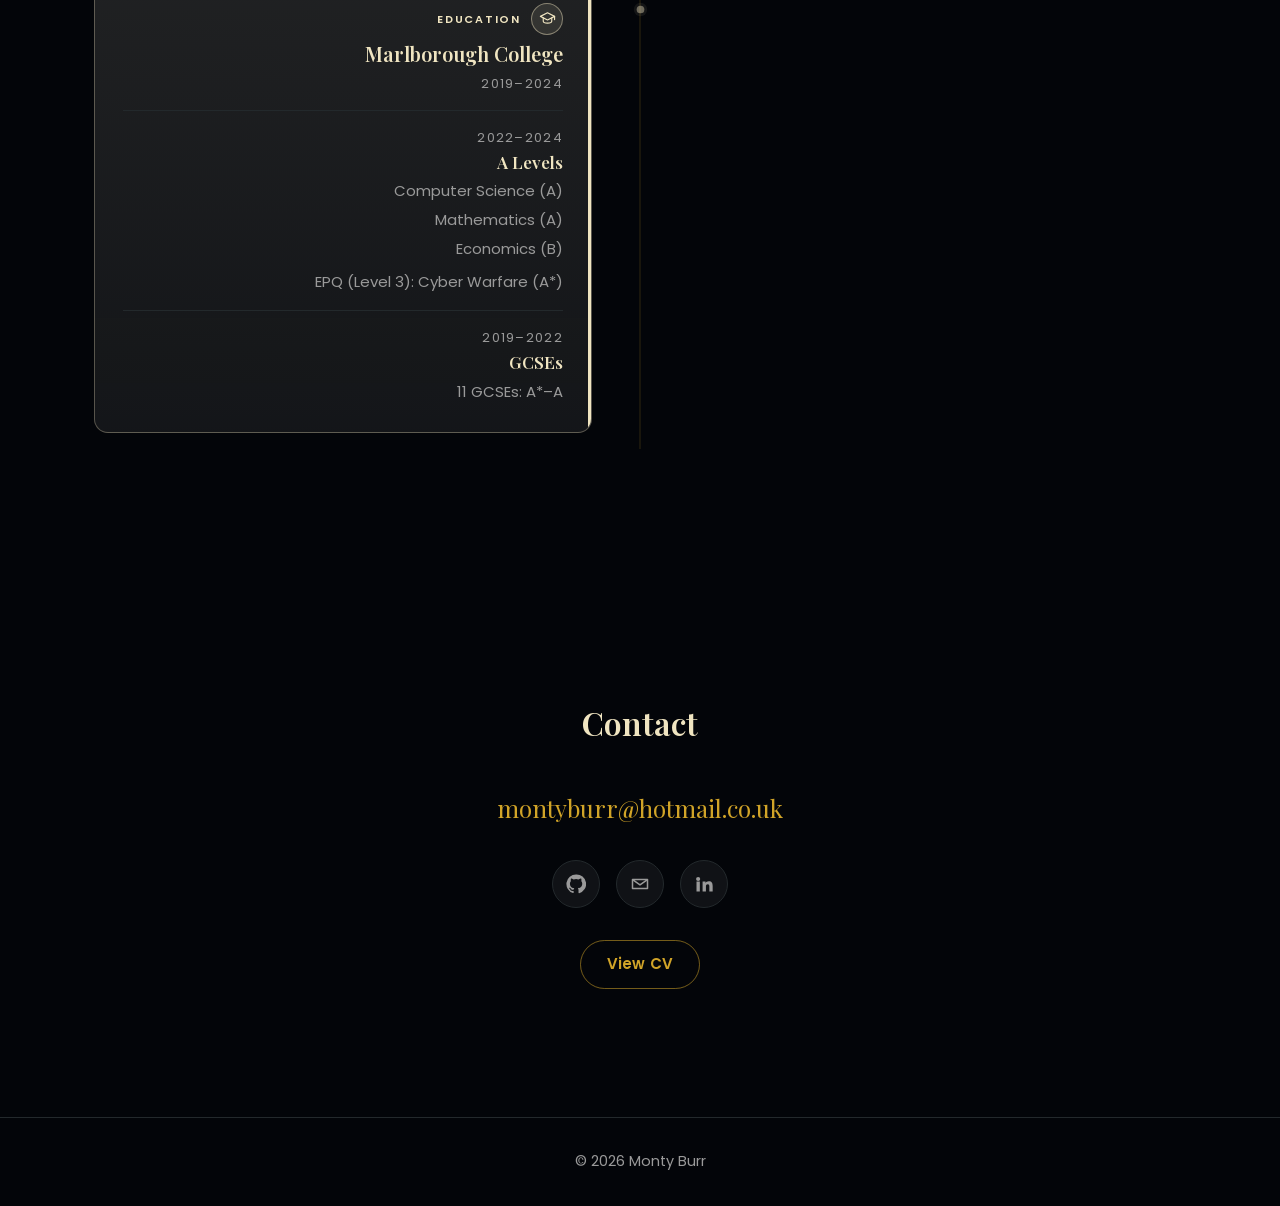
==== commit 8c016e76: "Replace Skillset pyramid with a scrolling logo marquee Skills/Tools tab toggle is gone, replaced by " ====
--- a/index.html
+++ b/index.html
@@ -78,32 +78,23 @@
       <div class="container skillset__inner">
         <h2 class="section-title">Skill Set</h2>
 
-        <div class="skillset__tabs" role="tablist" aria-label="Skillset view">
-          <button class="skillset__tab is-active" type="button" role="tab"
-                  id="skillset-tab-skills" aria-controls="skillset-panel-skills"
-                  aria-selected="true">
-            <svg class="skillset__tab-icon" viewBox="0 0 24 24" width="15" height="15"
-                 aria-hidden="true" focusable="false">
-              <path fill="none" stroke="currentColor" stroke-width="1.8"
-                    stroke-linejoin="round" d="M13 2 4 14h6l-1 8 9-12h-6l1-8Z"/>
-            </svg>Skills
-          </button>
-          <button class="skillset__tab" type="button" role="tab"
-                  id="skillset-tab-tools" aria-controls="skillset-panel-tools"
-                  aria-selected="false" tabindex="-1">
-            <svg class="skillset__tab-icon" viewBox="0 0 24 24" width="15" height="15"
-                 aria-hidden="true" focusable="false">
-              <circle cx="12" cy="12" r="3.2" fill="none" stroke="currentColor" stroke-width="1.8"/>
-              <path fill="none" stroke="currentColor" stroke-width="1.8" stroke-linejoin="round"
-                    d="M12 2.8l1.6 2.3 2.7-.7.5 2.8 2.6 1-1.3 2.5 1.8 2.2-2.3 1.6.2 2.8-2.8.2-1.2 2.5-2.4-1.4-2.4 1.4-1.2-2.5-2.8-.2.2-2.8L2.3 13l1.8-2.2L2.8 8.3l2.6-1 .5-2.8 2.7.7L10.2 2.8Z"/>
-            </svg>Tools
-          </button>
+        <div class="skillset__marquee-wrapper">
+          <div class="skillset__group">
+            <h3 class="skillset__row-label">Skills</h3>
+            <div class="marquee">
+              <ul id="skillset-marquee-row-1" class="marquee-content"></ul>
+            </div>
+            <div class="marquee reverse">
+              <ul id="skillset-marquee-row-2" class="marquee-content"></ul>
+            </div>
+          </div>
+          <div class="skillset__group">
+            <h3 class="skillset__row-label">Tools</h3>
+            <div class="marquee">
+              <ul id="skillset-marquee-row-3" class="marquee-content"></ul>
+            </div>
+          </div>
         </div>
-
-        <div id="skillset-panel-skills" class="skillset__grid" role="tabpanel"
-             aria-labelledby="skillset-tab-skills"></div>
-        <div id="skillset-panel-tools" class="skillset__grid" role="tabpanel"
-             aria-labelledby="skillset-tab-tools" hidden></div>
       </div>
     </section>
 
@@ -178,11 +169,13 @@
 
   <script src="assets/js/projects-data.js"></script>
   <script src="assets/js/skills-data.js"></script>
+  <script src="assets/js/skillset-marquee-data.js"></script>
   <script src="assets/js/timeline-data.js"></script>
   <script src="assets/js/achievements-data.js"></script>
   <script src="assets/js/nav.js"></script>
   <script src="assets/js/hero.js"></script>
   <script src="assets/js/projects.js"></script>
+  <script src="assets/js/skillset-marquee.js"></script>
   <script src="assets/js/main.js"></script>
 </body>
 </html>
--- a/assets/css/style.css
+++ b/assets/css/style.css
@@ -78,9 +78,6 @@
   --fs-body: 1.0625rem;
   --fs-small: 0.9375rem;
   --fs-eyebrow: 0.8125rem;
-  /* Skillset tile labels. Sized against --tile-size so the longest word with
-     no natural break point still sits on one line; any larger and it breaks
-     mid-word wherever hyphenation dictionaries aren't available. */
   --fs-micro: 0.75rem;
 
   --lh-tight: 1.1;
@@ -103,13 +100,6 @@
 
   --container-width: 1140px;
   --gutter: 1.5rem;
-
-  /* Sized for legibility, not density — the widest row is 8 tiles. Bumped from
-     110px when the labels went semibold: weight 600 renders wider than 400, and
-     "Communication" (the widest label with no natural break point) needs the
-     extra room to stay on one line. */
-  --tile-size: 120px;
-  --tile-gap: 8px;
 
   /* Shape */
   --radius-card: 14px;
@@ -763,83 +753,32 @@
 }
 
 /* --------------------------------------------------------------------------
-   Skillset — one headed row per category, widest first
-
-   The rows were a fixed 12/10/8/6/4 with the skills poured in, which made the
-   shape exact but the rows meaningless — a row could span four categories, so
-   there was nothing to label. A row is a category now. That hands the
-   silhouette over to the group sizes: it steps down in plateaus rather than
-   tapering evenly, which is the cost of every group being labelled.
-
-   The widest row is 7 tiles, so this fits the normal container and no longer
-   needs its own wider one. Rows wrap within their group on narrow screens, so
-   the headings survive every width without a layout swap.
-   -------------------------------------------------------------------------- */
-
-/* Skills / Tools toggle — same pill vocabulary as the nav. */
-.skillset__tabs {
-  display: flex;
-  justify-content: center;
-  gap: var(--space-3xs);
-  width: max-content;
-  margin: 0 auto var(--space-xl);
-  padding: var(--space-3xs);
-  border: var(--border-hairline) solid var(--c-border);
-  border-radius: var(--radius-pill);
-  background: var(--c-bg-elevated);
-}
-
-.skillset__tab {
-  display: inline-flex;
-  align-items: center;
-  gap: var(--space-2xs);
-  padding: var(--space-2xs) var(--space-md);
-  border: 0;
-  border-radius: var(--radius-pill);
-  background: transparent;
-  color: var(--c-text-muted);
-  font-family: inherit;
-  font-size: var(--fs-eyebrow);
-  font-weight: 500;
-  letter-spacing: var(--tracking-eyebrow);
-  text-transform: uppercase;
-  cursor: pointer;
-  transition: color var(--dur-fast) ease, background-color var(--dur-fast) ease;
-}
-
-.skillset__tab:hover {
-  color: var(--c-display);
-}
-
-.skillset__tab.is-active {
-  background: var(--c-gold);
-  color: var(--c-on-gold);
-}
-
-.skillset__tab-icon {
-  flex: none;
-}
-
-.skillset__grid {
+   Skillset — two-line scrolling logo marquee, opposite directions
+
+   skillset-marquee.js splits every skill in SKILL_CATEGORIES by its `tab`
+   into a Skills row and a Tools row (same split the old tab toggle used),
+   then clones enough leading items onto each row's own end so its
+   translateX loop has no visible seam. A skill with no entry in
+   SKILL_LOGO_SLUGS renders as a text-only tile instead of logo + label —
+   soft skills and abstract concepts stay in the marquee, just without a
+   logo. Loop distance and duration read a --marquee-elements custom
+   property that JS scopes to each .marquee element, so the two
+   differently-sized rows loop correctly without sharing one global value.
+   -------------------------------------------------------------------------- */
+
+.skillset__marquee-wrapper {
   display: flex;
   flex-direction: column;
-  align-items: center;
-  gap: clamp(var(--space-md), 3vw, var(--space-lg));
-}
-
-/* The display above would otherwise beat [hidden] and show both panels. */
-.skillset__grid[hidden] {
-  display: none;
+  gap: var(--space-xl);
 }
 
 .skillset__group {
   display: flex;
   flex-direction: column;
-  align-items: center;
-  gap: var(--space-2xs);
-}
-
-.skillset__heading {
+  gap: var(--space-sm);
+}
+
+.skillset__row-label {
   margin: 0;
   font-family: var(--font-sans);
   font-size: var(--fs-eyebrow);
@@ -850,49 +789,132 @@
   text-align: center;
 }
 
-.skillset__row {
-  display: flex;
-  flex-wrap: wrap;
+.marquee {
+  --marquee-width: 100%;
+  --marquee-height: 104px;
+  --marquee-elements-displayed: 6;
+  --marquee-element-width: calc(var(--marquee-width) / var(--marquee-elements-displayed));
+  --marquee-animation-duration: calc(var(--marquee-elements, 8) * 2.6s);
+
+  position: relative;
+  width: var(--marquee-width);
+  height: var(--marquee-height);
+  overflow: hidden;
+}
+
+.marquee::before,
+.marquee::after {
+  position: absolute;
+  top: 0;
+  width: 8rem;
+  height: 100%;
+  content: "";
+  z-index: 2;
+  pointer-events: none;
+}
+
+.marquee::before {
+  left: 0;
+  background: linear-gradient(to right, var(--c-bg) 0%, transparent 100%);
+}
+
+.marquee::after {
+  right: 0;
+  background: linear-gradient(to left, var(--c-bg) 0%, transparent 100%);
+}
+
+.marquee-content {
+  display: flex;
+  align-items: center;
+  height: 100%;
+  margin: 0;
+  padding: 0;
+  list-style: none;
+  animation: skillset-marquee-scroll var(--marquee-animation-duration) linear infinite;
+}
+
+.marquee.reverse .marquee-content {
+  animation-name: skillset-marquee-scroll-reverse;
+}
+
+@keyframes skillset-marquee-scroll {
+  from {
+    transform: translateX(0);
+  }
+  to {
+    transform: translateX(calc(-1 * var(--marquee-element-width) * var(--marquee-elements, 0)));
+  }
+}
+
+@keyframes skillset-marquee-scroll-reverse {
+  from {
+    transform: translateX(calc(-1 * var(--marquee-element-width) * var(--marquee-elements, 0)));
+  }
+  to {
+    transform: translateX(0);
+  }
+}
+
+.marquee-content li {
+  display: flex;
+  flex-direction: column;
+  align-items: center;
   justify-content: center;
-  gap: var(--tile-gap);
-}
-
-.skillset__tile {
-  display: grid;
-  /* minmax(0, 1fr), not `place-items: center` — a centred grid item is sized to
-     max-content, so a long label would sit wider than the tile and spill past
-     the border before overflow-wrap ever applied. Pinning the column to the
-     track width is what lets the label break. */
-  grid-template-columns: minmax(0, 1fr);
-  align-content: center;
-  width: var(--tile-size);
-  min-height: var(--tile-size);
-  padding: var(--space-2xs) var(--space-3xs);
-  /* Belt and braces for a label longer than any tile: hyphenate first, and
-     break mid-word only if that fails, so nothing can spill past the border. */
-  hyphens: auto;
-  overflow-wrap: break-word;
-  border: var(--border-hairline) solid var(--c-border);
-  border-radius: var(--radius-card);
-  background: var(--c-bg-elevated);
-  color: var(--c-text);
+  flex-shrink: 0;
+  gap: var(--space-2xs);
+  width: var(--marquee-element-width);
+  height: 100%;
+  padding-inline: var(--space-sm);
+}
+
+/* Covers both an <img> (Simple Icons CDN, colour baked into the request)
+   and an inline <svg> (icons with no baked-in fill, coloured via
+   `color` like the rest of the site's inline icons) so both logo sources
+   share the same size/opacity/hover treatment. */
+.marquee-content li .marquee-content__logo {
+  width: 34px;
+  height: 34px;
+  object-fit: contain;
+  color: var(--c-text-muted);
+  opacity: 0.8;
+  transition: opacity var(--dur-fast) ease, transform var(--dur-fast) var(--ease-out);
+}
+
+.marquee-content li:hover .marquee-content__logo {
+  opacity: 1;
+  transform: translateY(-2px);
+}
+
+.marquee-content li span {
   font-size: var(--fs-micro);
-  /* 600 is the heaviest self-hosted Poppins weight — going bolder would make
-     the browser synthesise it, which smears at this size. */
   font-weight: 600;
-  line-height: var(--lh-snug);
+  color: var(--c-text-muted);
   letter-spacing: 0.01em;
   text-align: center;
+  white-space: nowrap;
+}
+
+/* Skills with no logo in SKILL_LOGO_SLUGS — e.g. Threat Intelligence,
+   Teamwork — render as a title only, sized up since it's the sole content
+   of the tile, and allowed to wrap where the fixed column is narrower than
+   the label. */
+.marquee-content li.marquee-content__item--text span {
+  font-size: var(--fs-small);
+  color: var(--c-text);
+  line-height: var(--lh-snug);
+  white-space: normal;
   text-wrap: balance;
-  transition: color var(--dur-mid) ease, border-color var(--dur-mid) ease,
-    background-color var(--dur-mid) ease, transform var(--dur-fast) var(--ease-out);
-}
-
-.skillset__tile:hover {
-  color: var(--c-display);
-  border-color: rgb(var(--c-gold-rgb) / 0.5);
-  background: rgb(var(--c-gold-rgb) / 0.07);
-  transform: translateY(-2px);
+}
+
+@media (max-width: 768px) {
+  .marquee {
+    --marquee-elements-displayed: 3;
+  }
+
+  .marquee::before,
+  .marquee::after {
+    width: 4rem;
+  }
 }
 
 
@@ -1563,9 +1585,234 @@
 }
 
 .project-detail__media {
+  margin-bottom: var(--space-lg);
+}
+
+/* Titled image carousel — coverflow effect via inline transforms in
+   project-carousel.js, transitioned here so JS only ever touches state. */
+.project-carousel {
+  display: flex;
+  flex-direction: column;
+  align-items: center;
+  gap: var(--space-md);
+}
+
+.project-carousel__stage {
+  position: relative;
+  width: 100%;
+  aspect-ratio: 16 / 9;
+  perspective: 1200px;
+}
+
+.project-carousel__card {
+  position: absolute;
+  inset: 0;
+  margin: 0;
+  display: flex;
+  flex-direction: column;
+  cursor: pointer;
+  will-change: transform, opacity;
+  transition: transform var(--dur-slow) var(--ease-out), opacity var(--dur-mid) ease;
+}
+
+.project-carousel__card img {
+  flex: 1;
+  width: 100%;
+  height: 100%;
+  object-fit: cover;
+  border-radius: var(--radius-card);
   border: var(--border-hairline) solid var(--c-border);
+  background: var(--c-bg-elevated);
+}
+
+.project-carousel__card.is-active img {
+  border-color: var(--c-border-strong);
+  box-shadow: var(--glow-gold-soft);
+}
+
+.project-carousel__card:not(.is-active) {
+  cursor: pointer;
+}
+
+.project-carousel__caption {
+  margin: var(--space-2xs) 0 0;
+  text-align: center;
+  font-size: var(--fs-small);
+  color: var(--c-text-muted);
+  opacity: 0;
+  transition: opacity var(--dur-mid) ease;
+}
+
+.project-carousel__card.is-active .project-carousel__caption {
+  opacity: 1;
+  color: var(--c-text);
+}
+
+.project-carousel__controls {
+  display: flex;
+  align-items: center;
+  gap: var(--space-md);
+}
+
+.project-carousel__arrow {
+  display: grid;
+  place-items: center;
+  width: 2.25rem;
+  height: 2.25rem;
+  padding: 0;
+  border: var(--border-hairline) solid var(--c-border);
+  border-radius: var(--radius-pill);
+  background: var(--c-bg-elevated);
+  color: var(--c-text-muted);
+  cursor: pointer;
+  transition: color var(--dur-fast) ease, border-color var(--dur-fast) ease;
+}
+
+.project-carousel__arrow:hover:not(:disabled) {
+  color: var(--c-gold);
+  border-color: var(--c-gold);
+}
+
+.project-carousel__arrow:disabled {
+  opacity: 0.35;
+  cursor: default;
+}
+
+.project-carousel__dots {
+  display: flex;
+  align-items: center;
+  gap: var(--space-2xs);
+}
+
+.project-carousel__dot {
+  width: 0.5rem;
+  height: 0.5rem;
+  padding: 0;
+  border: none;
+  border-radius: var(--radius-pill);
+  background: var(--c-border-strong);
+  cursor: pointer;
+  transition: width var(--dur-mid) var(--ease-out), background-color var(--dur-mid) ease;
+}
+
+.project-carousel__dot.is-active {
+  width: 1.5rem;
+  background: var(--c-gold);
+}
+
+.project-carousel__card.is-active {
+  cursor: zoom-in;
+}
+
+/* Lightbox — opened from the centred slide, fills most of the viewport. */
+.project-carousel__lightbox {
+  position: fixed;
+  inset: 0;
+  z-index: 100;
+  display: flex;
+  align-items: center;
+  justify-content: center;
+  padding: var(--space-lg);
+  background: rgb(3 5 9 / 0.9);
+  backdrop-filter: blur(6px);
+  opacity: 0;
+  visibility: hidden;
+  pointer-events: none;
+  transition: opacity var(--dur-mid) ease, visibility var(--dur-mid);
+}
+
+.project-carousel__lightbox[hidden] {
+  display: flex; /* keep the fade transition working instead of snapping via display:none */
+}
+
+.project-carousel__lightbox.is-open {
+  opacity: 1;
+  visibility: visible;
+  pointer-events: auto;
+}
+
+.project-carousel__lightbox-figure {
+  display: flex;
+  flex-direction: column;
+  align-items: center;
+  gap: var(--space-sm);
+  max-width: min(92vw, 1400px);
+  max-height: 90vh;
+  transform: scale(0.96);
+  transition: transform var(--dur-mid) var(--ease-out);
+}
+
+.project-carousel__lightbox.is-open .project-carousel__lightbox-figure {
+  transform: scale(1);
+}
+
+.project-carousel__lightbox-img {
+  max-width: 100%;
+  max-height: 80vh;
+  object-fit: contain;
   border-radius: var(--radius-card);
-  margin-bottom: var(--space-lg);
+  border: var(--border-hairline) solid var(--c-border-strong);
+  box-shadow: var(--glow-gold-soft);
+}
+
+.project-carousel__lightbox-caption {
+  color: var(--c-text);
+  font-size: var(--fs-small);
+}
+
+.project-carousel__lightbox-close {
+  position: absolute;
+  top: var(--space-lg);
+  right: var(--space-lg);
+  display: grid;
+  place-items: center;
+  width: 2.5rem;
+  height: 2.5rem;
+  border: var(--border-hairline) solid var(--c-border);
+  border-radius: var(--radius-pill);
+  background: var(--c-bg-elevated);
+  color: var(--c-text-muted);
+  cursor: pointer;
+  transition: color var(--dur-fast) ease, border-color var(--dur-fast) ease;
+}
+
+.project-carousel__lightbox-close:hover {
+  color: var(--c-gold);
+  border-color: var(--c-gold);
+}
+
+.project-carousel__lightbox-arrow {
+  position: absolute;
+  top: 50%;
+  transform: translateY(-50%);
+  display: grid;
+  place-items: center;
+  width: 2.75rem;
+  height: 2.75rem;
+  border: var(--border-hairline) solid var(--c-border);
+  border-radius: var(--radius-pill);
+  background: var(--c-bg-elevated);
+  color: var(--c-text-muted);
+  cursor: pointer;
+  transition: color var(--dur-fast) ease, border-color var(--dur-fast) ease;
+}
+
+.project-carousel__lightbox-arrow:hover:not(:disabled) {
+  color: var(--c-gold);
+  border-color: var(--c-gold);
+}
+
+.project-carousel__lightbox-arrow:disabled {
+  opacity: 0.35;
+  cursor: default;
+}
+
+.project-carousel__lightbox-arrow--prev {
+  left: var(--space-lg);
+}
+
+.project-carousel__lightbox-arrow--next {
+  right: var(--space-lg);
 }
 
 .project-detail__body {
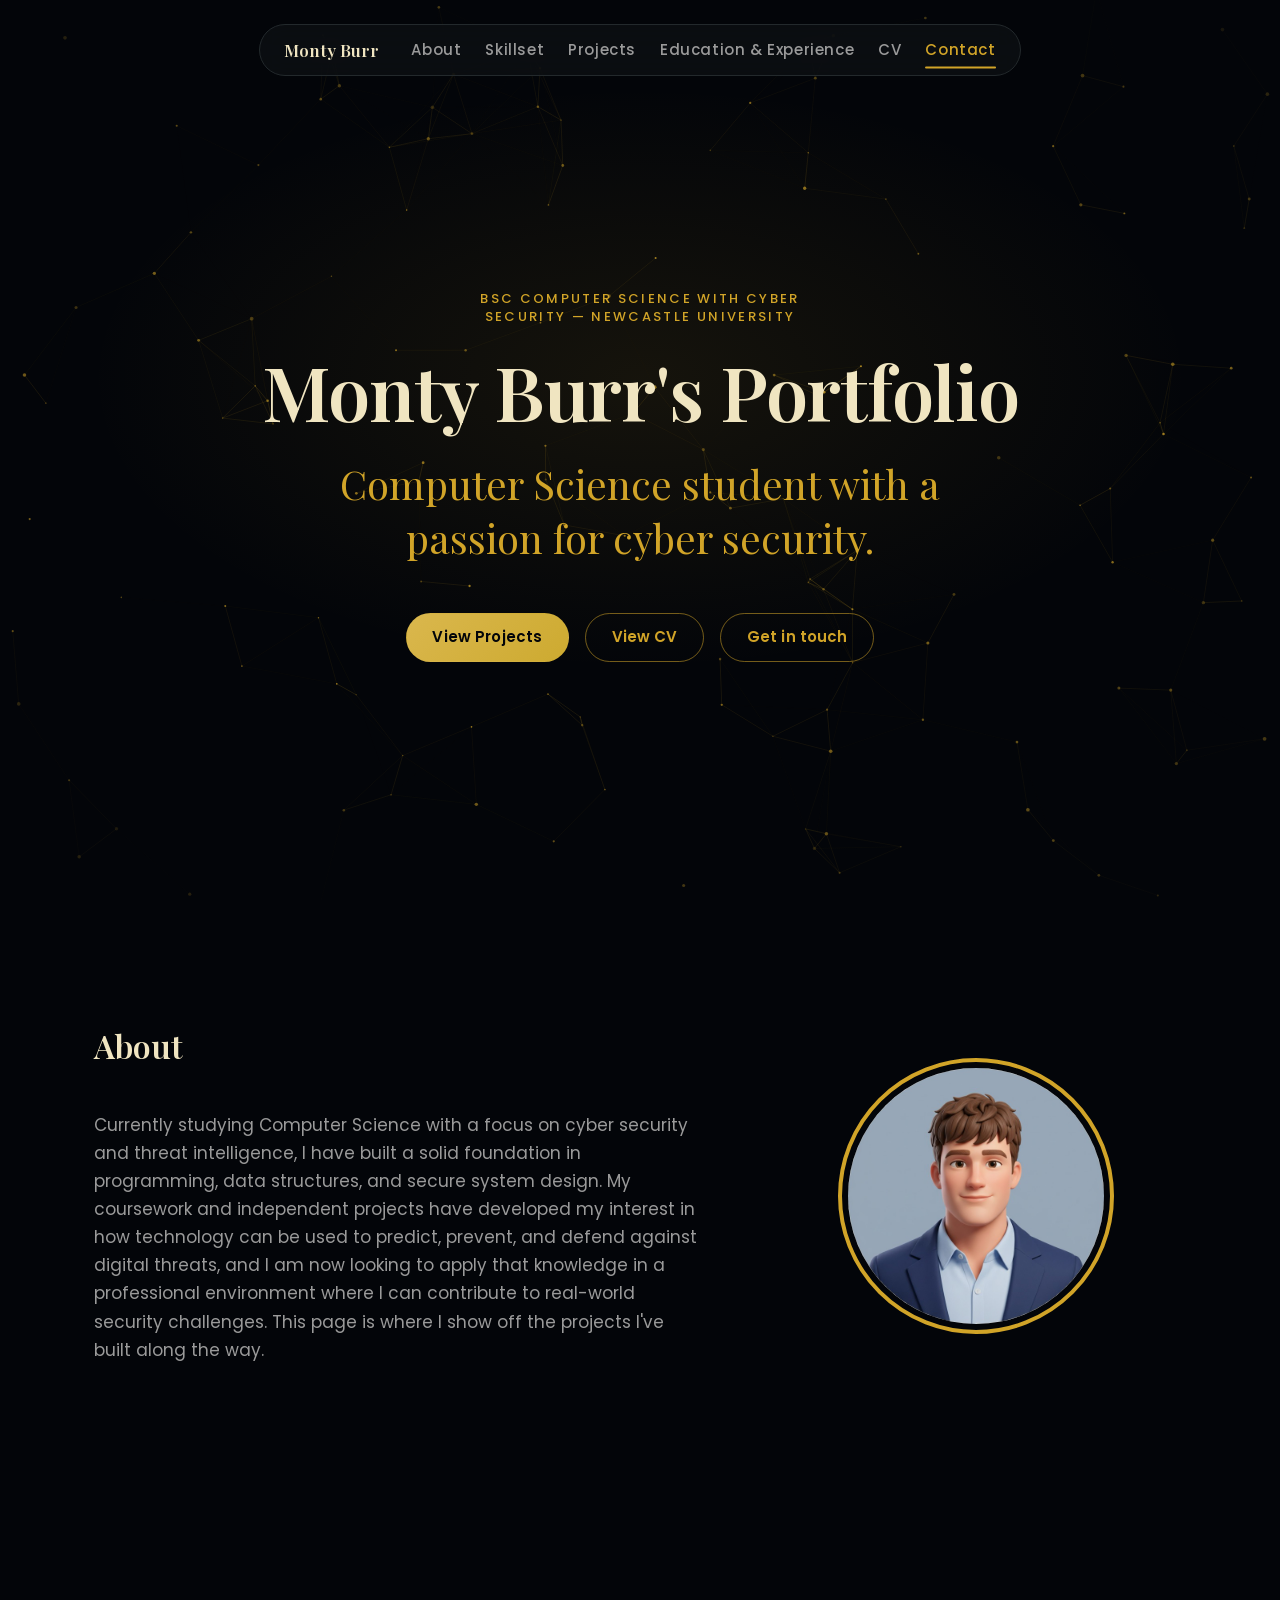
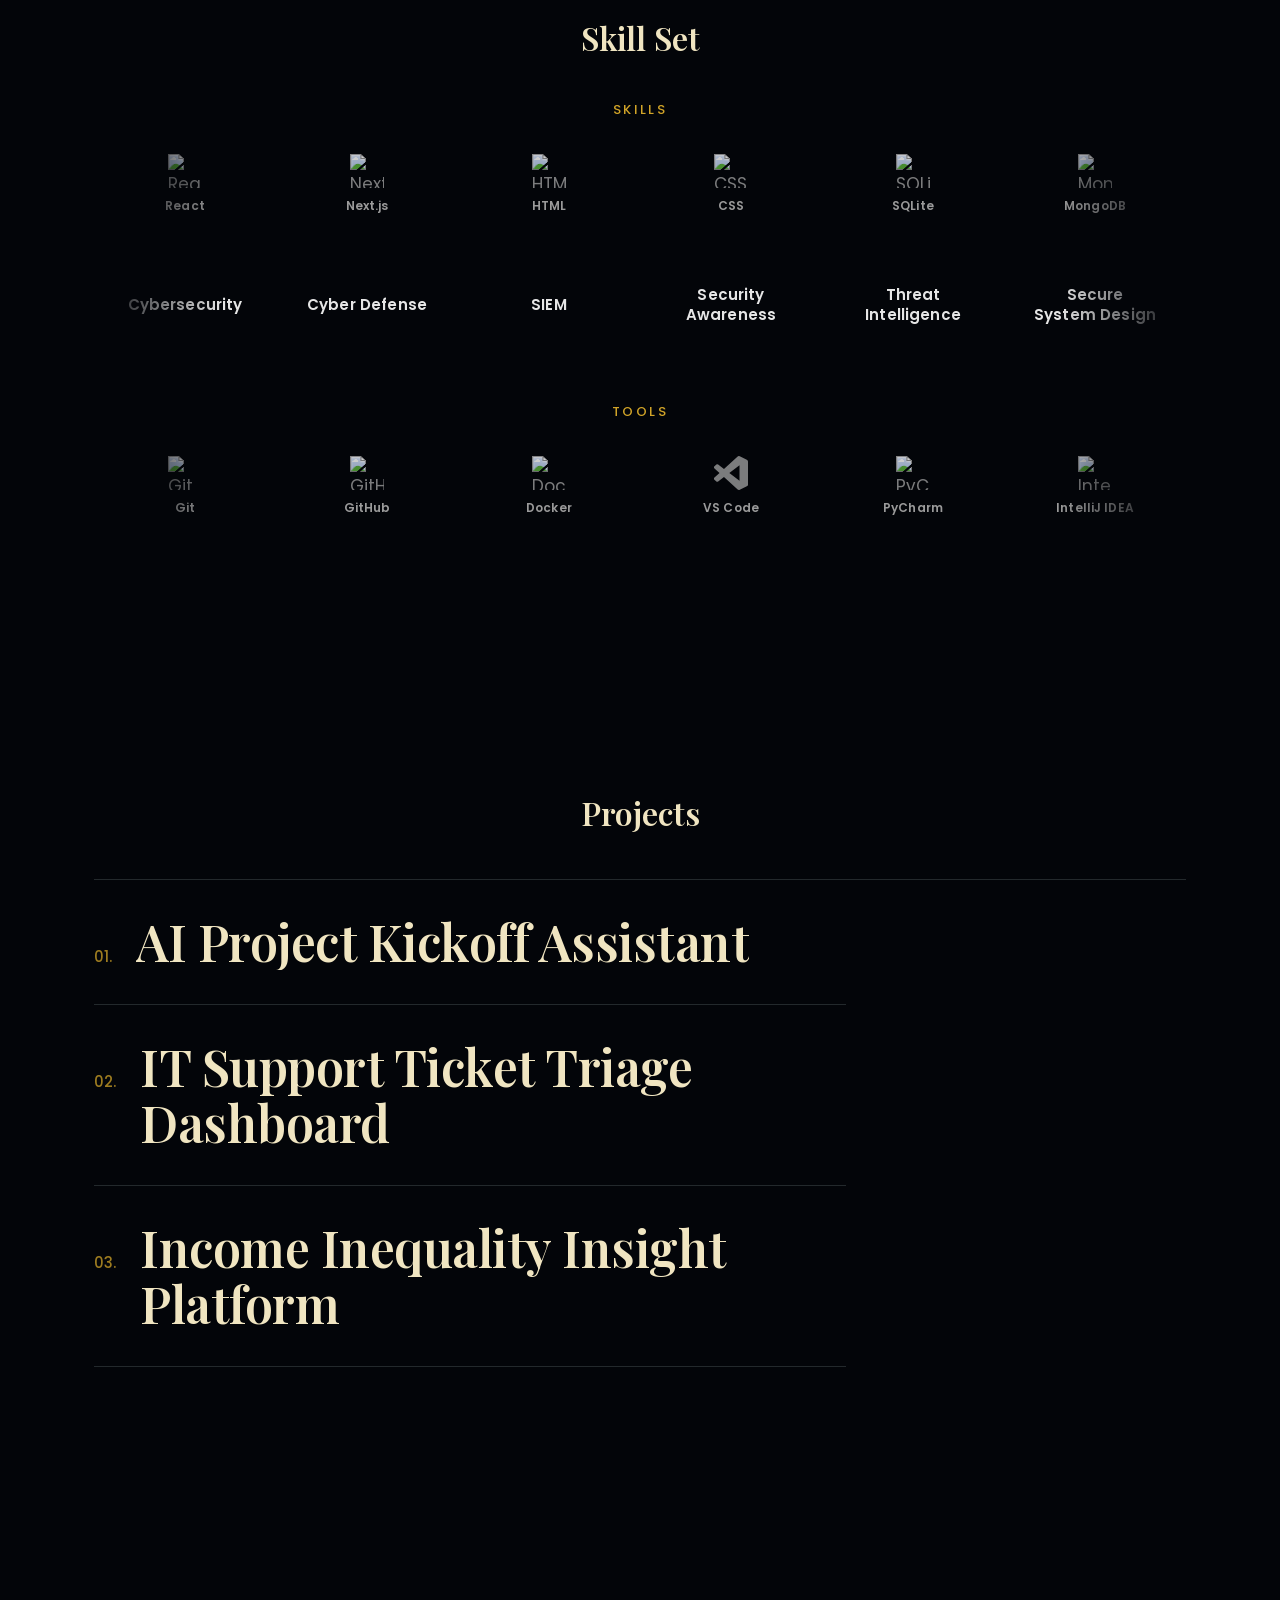
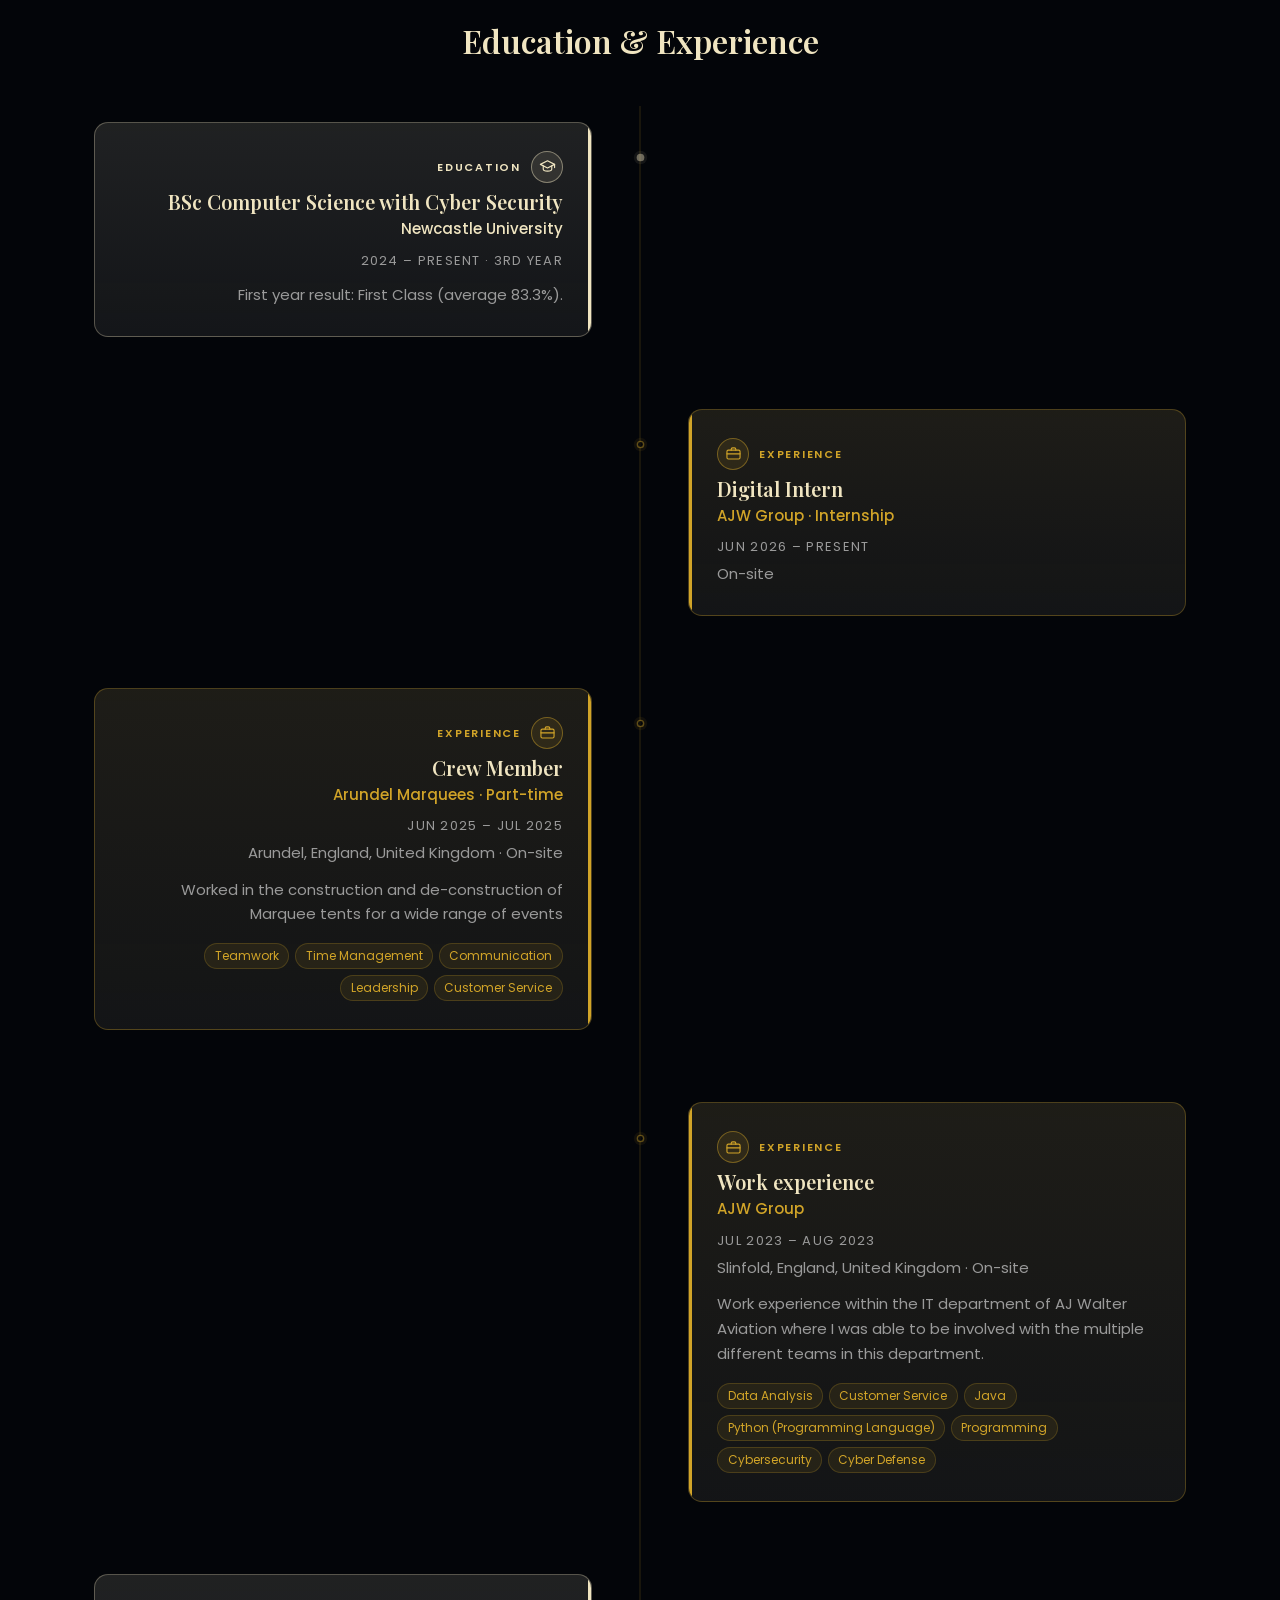
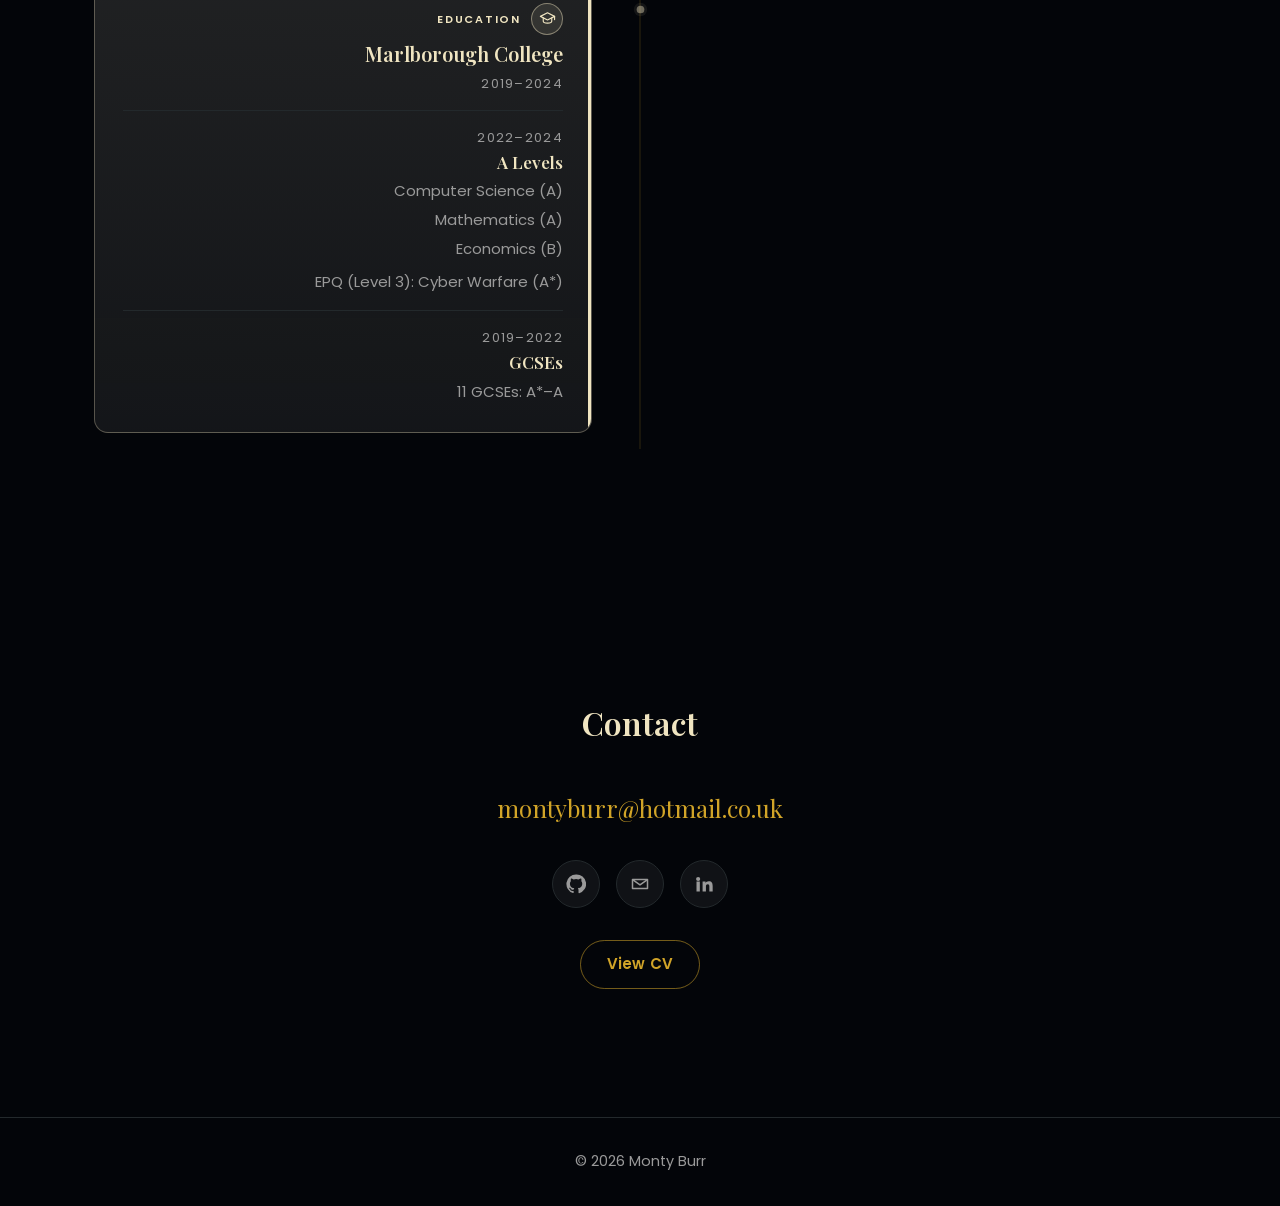
==== commit dce8c900: "Replace About glyph panel with a circular avatar photo Moves the headshot into assets/img/about/ and" ====
--- a/index.html
+++ b/index.html
@@ -68,8 +68,8 @@
             is where I show off the projects I've built along the way.
           </p>
         </div>
-        <div class="about__panel" aria-hidden="true">
-          <span class="about__glyph">&lt;/&gt;</span>
+        <div class="about__panel">
+          <img class="about__avatar" src="assets/img/about/avatar.jpg" alt="Monty Burr" loading="lazy">
         </div>
       </div>
     </section>
--- a/assets/css/style.css
+++ b/assets/css/style.css
@@ -737,19 +737,20 @@
 .about__panel {
   display: grid;
   place-items: center;
-  aspect-ratio: 4 / 3;
-  border: var(--border-hairline) solid var(--c-border);
-  border-radius: var(--radius-card);
-  background:
-    radial-gradient(70% 60% at 50% 40%, rgb(var(--c-gold-rgb) / 0.08), transparent 70%),
-    var(--c-bg-elevated);
-}
-
-.about__glyph {
-  font-family: var(--font-display);
-  font-size: clamp(2.5rem, 6vw, 4rem);
-  font-weight: 600;
-  color: var(--c-gold);
+}
+
+.about__avatar {
+  width: clamp(180px, 20vw, 260px);
+  aspect-ratio: 1;
+  border-radius: 50%;
+  object-fit: cover;
+  outline: 4px solid var(--c-gold);
+  outline-offset: 6px;
+  transition: transform var(--dur-slow) var(--ease-out);
+}
+
+.about__avatar:hover {
+  transform: scale(1.08);
 }
 
 /* --------------------------------------------------------------------------
@@ -1584,6 +1585,118 @@
   margin: 0 0 var(--space-sm);
 }
 
+/* Tag row — the tools/skills used, cross-referenced against SKILL_CATEGORIES
+   (assets/js/skills-data.js) so a tag reads as "this also appears in the
+   Skillset marquee", not an arbitrary label. */
+.project-tags {
+  display: flex;
+  flex-wrap: wrap;
+  gap: var(--space-2xs);
+  margin-bottom: var(--space-lg);
+}
+
+.project-tags__item {
+  padding: var(--space-3xs) var(--space-sm);
+  border: var(--border-hairline) solid var(--c-border);
+  border-radius: var(--radius-pill);
+  background: var(--c-bg-elevated);
+  color: var(--c-text-muted);
+  font-size: var(--fs-micro);
+  font-weight: 600;
+  letter-spacing: 0.01em;
+}
+
+/* Animated pipeline step diagram — project-kickoff's stage-gated flow.
+   The motion is pure CSS: each dot runs the same pulse keyframe on one
+   shared-length loop, offset by --i (set inline per step in
+   project-detail.js), so the highlight appears to travel step to step and
+   loops seamlessly. Steps wrap onto multiple lines rather than scrolling
+   horizontally, so every stage stays visible without a scroll affordance a
+   reader has to discover first. */
+.project-detail__pipeline {
+  margin-bottom: var(--space-lg);
+}
+
+.project-detail__pipeline h3 {
+  margin: 0 0 var(--space-sm);
+  font-family: var(--font-sans);
+  font-size: var(--fs-eyebrow);
+  font-weight: 500;
+  color: var(--c-gold);
+  text-transform: uppercase;
+  letter-spacing: var(--tracking-eyebrow);
+}
+
+.project-detail__pipeline-track {
+  padding-block: var(--space-2xs);
+}
+
+/* Wraps rather than scrolling horizontally — an off-screen step a reader has
+   to know to scroll for isn't really part of a "visible" diagram. */
+.project-detail__pipeline-steps {
+  display: flex;
+  flex-wrap: wrap;
+  align-items: flex-start;
+  justify-content: center;
+  row-gap: var(--space-sm);
+  column-gap: var(--space-2xs);
+  margin: 0;
+  padding: 0;
+  list-style: none;
+}
+
+.project-detail__pipeline-step {
+  display: flex;
+  flex-direction: column;
+  align-items: center;
+  gap: var(--space-3xs);
+  flex-shrink: 0;
+  width: 84px;
+  text-align: center;
+}
+
+.project-detail__pipeline-dot {
+  width: 12px;
+  height: 12px;
+  border-radius: var(--radius-pill);
+  background: var(--c-border-strong);
+  box-shadow: 0 0 0 0 rgb(var(--c-gold-rgb) / 0);
+  animation: pipeline-pulse 7.2s ease-in-out infinite;
+  animation-delay: calc(var(--i, 0) * 0.9s);
+}
+
+.project-detail__pipeline-label {
+  font-size: var(--fs-micro);
+  font-weight: 600;
+  color: var(--c-text-muted);
+  line-height: var(--lh-snug);
+}
+
+.project-detail__pipeline-arrow {
+  flex-shrink: 0;
+  align-self: center;
+  margin-top: 5px;
+  color: var(--c-text-dim);
+  font-size: 0.9rem;
+}
+
+@keyframes pipeline-pulse {
+  0%,
+  88%,
+  100% {
+    background: var(--c-border-strong);
+    box-shadow: 0 0 0 0 rgb(var(--c-gold-rgb) / 0);
+  }
+  6% {
+    background: var(--c-gold);
+    box-shadow: 0 0 0 5px rgb(var(--c-gold-rgb) / 0.18);
+  }
+  14% {
+    background: var(--c-border-strong);
+    box-shadow: 0 0 0 0 rgb(var(--c-gold-rgb) / 0);
+  }
+}
+
 .project-detail__media {
   margin-bottom: var(--space-lg);
 }
@@ -1821,6 +1934,46 @@
   gap: var(--space-sm);
   color: var(--c-text-muted);
   margin-bottom: var(--space-lg);
+}
+
+.project-detail__features {
+  margin-bottom: var(--space-lg);
+}
+
+.project-detail__features h3 {
+  margin: 0 0 var(--space-sm);
+  font-family: var(--font-sans);
+  font-size: var(--fs-eyebrow);
+  font-weight: 500;
+  color: var(--c-gold);
+  text-transform: uppercase;
+  letter-spacing: var(--tracking-eyebrow);
+}
+
+.project-detail__features ul {
+  display: flex;
+  flex-direction: column;
+  gap: var(--space-xs);
+  margin: 0;
+  padding: 0;
+  list-style: none;
+}
+
+.project-detail__features li {
+  position: relative;
+  padding-left: var(--space-md);
+  color: var(--c-text-muted);
+}
+
+.project-detail__features li::before {
+  content: "";
+  position: absolute;
+  left: 0;
+  top: 0.65em;
+  width: 6px;
+  height: 6px;
+  border-radius: var(--radius-pill);
+  background: var(--c-gold);
 }
 
 .project-detail__links {
@@ -2000,7 +2153,6 @@
   }
 
   .about__panel {
-    aspect-ratio: 16 / 9;
     order: -1;
   }
 
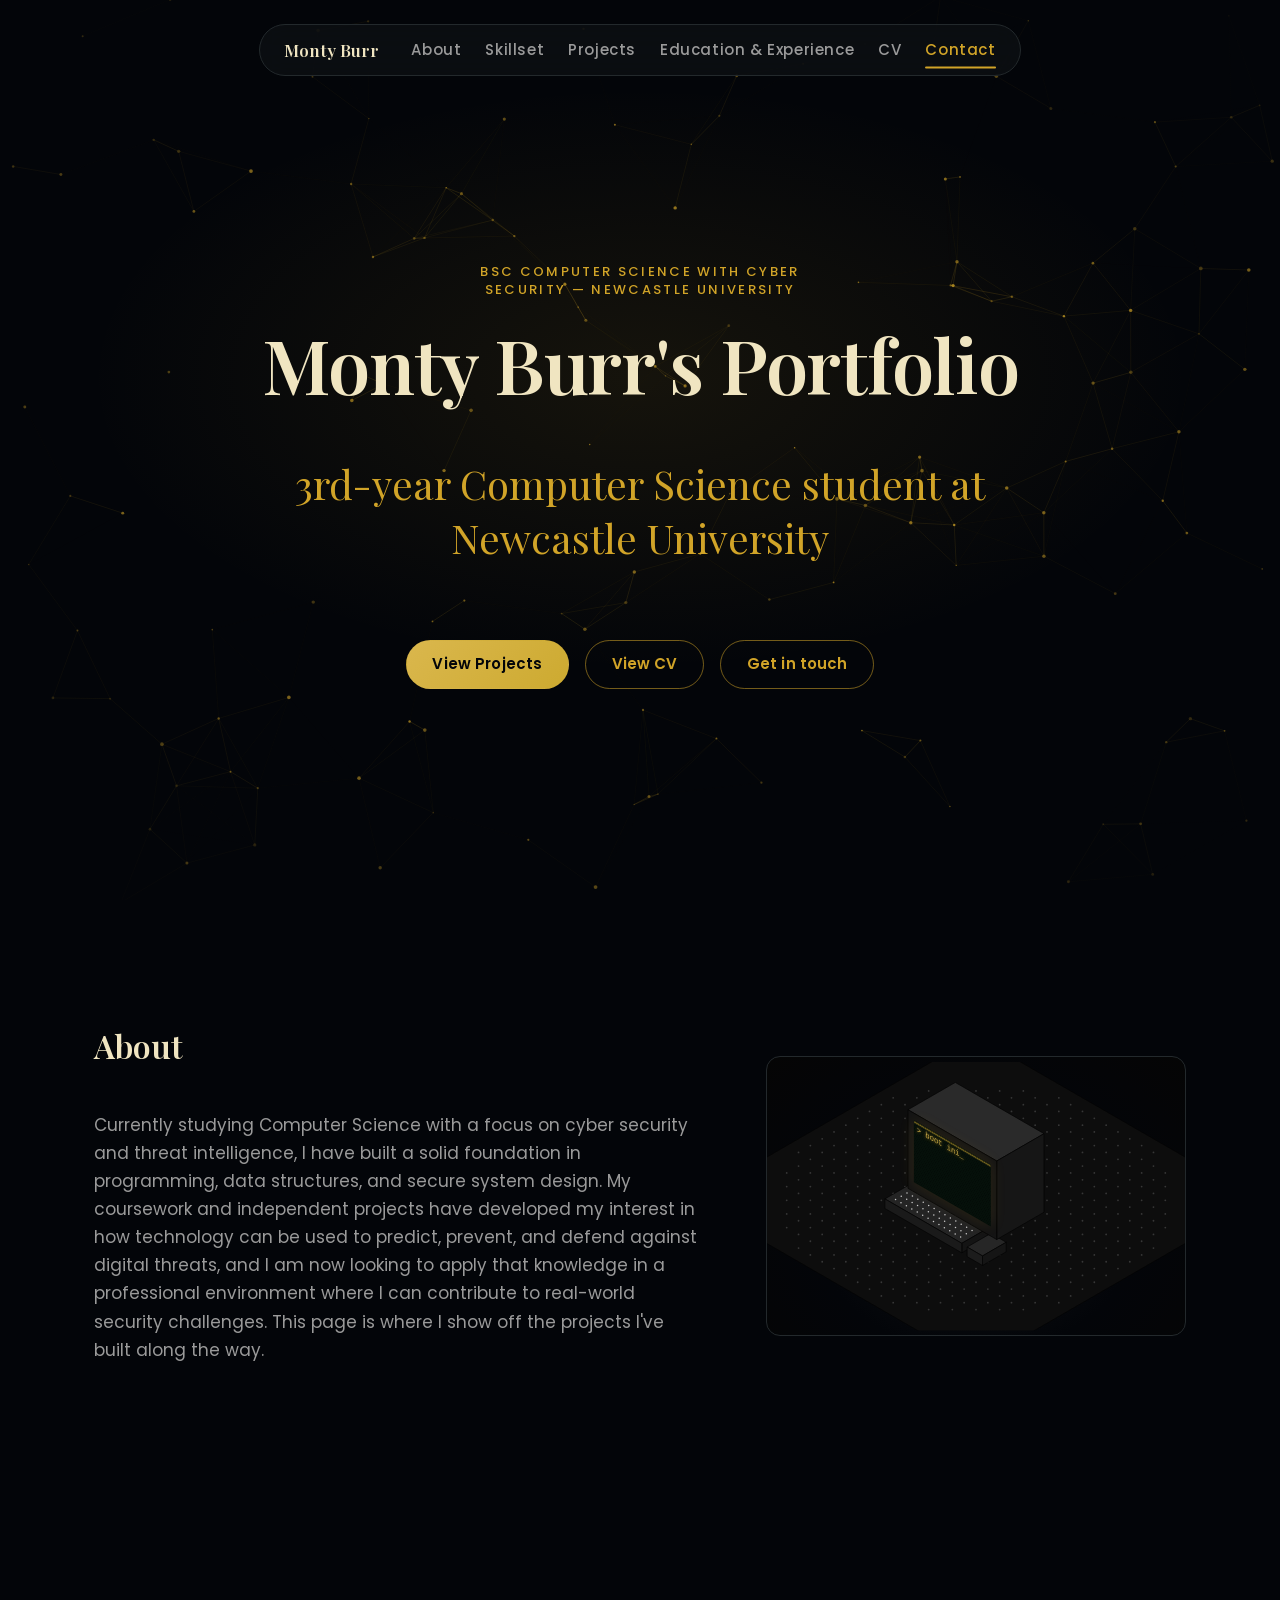
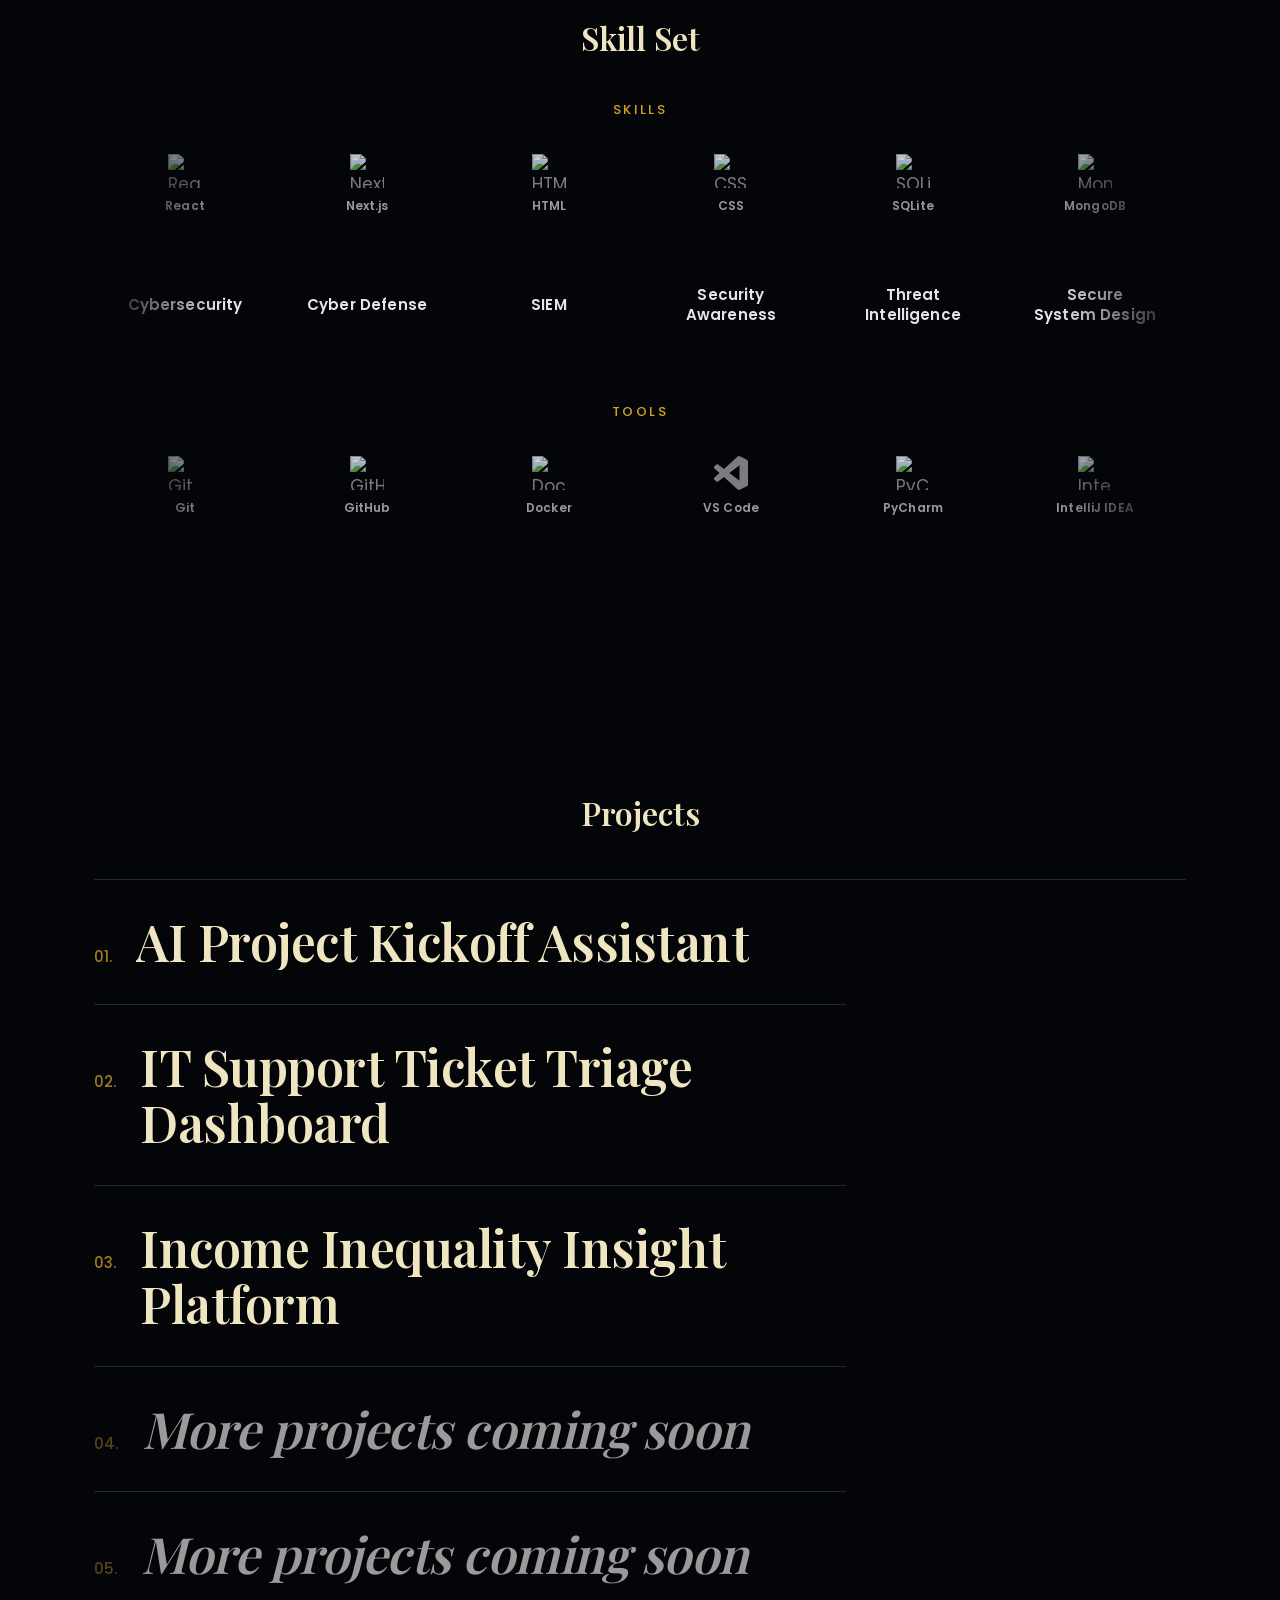
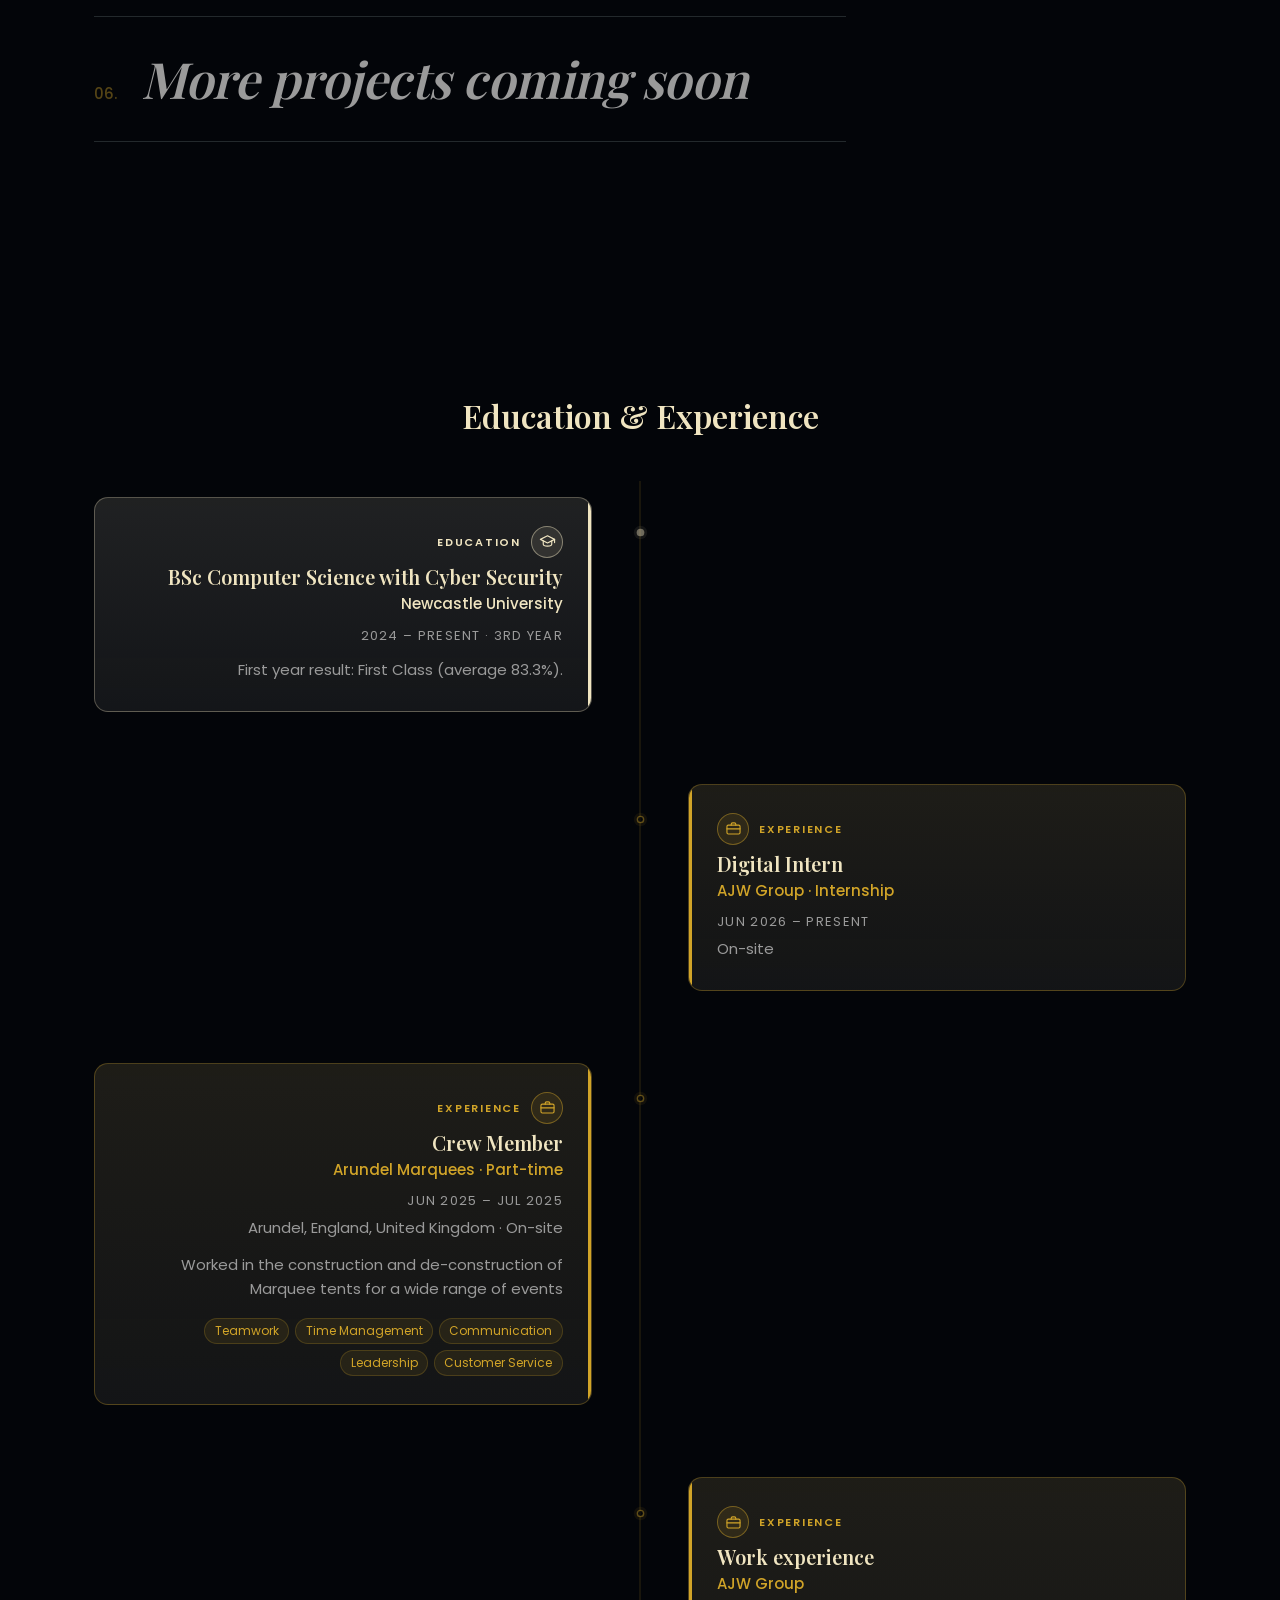
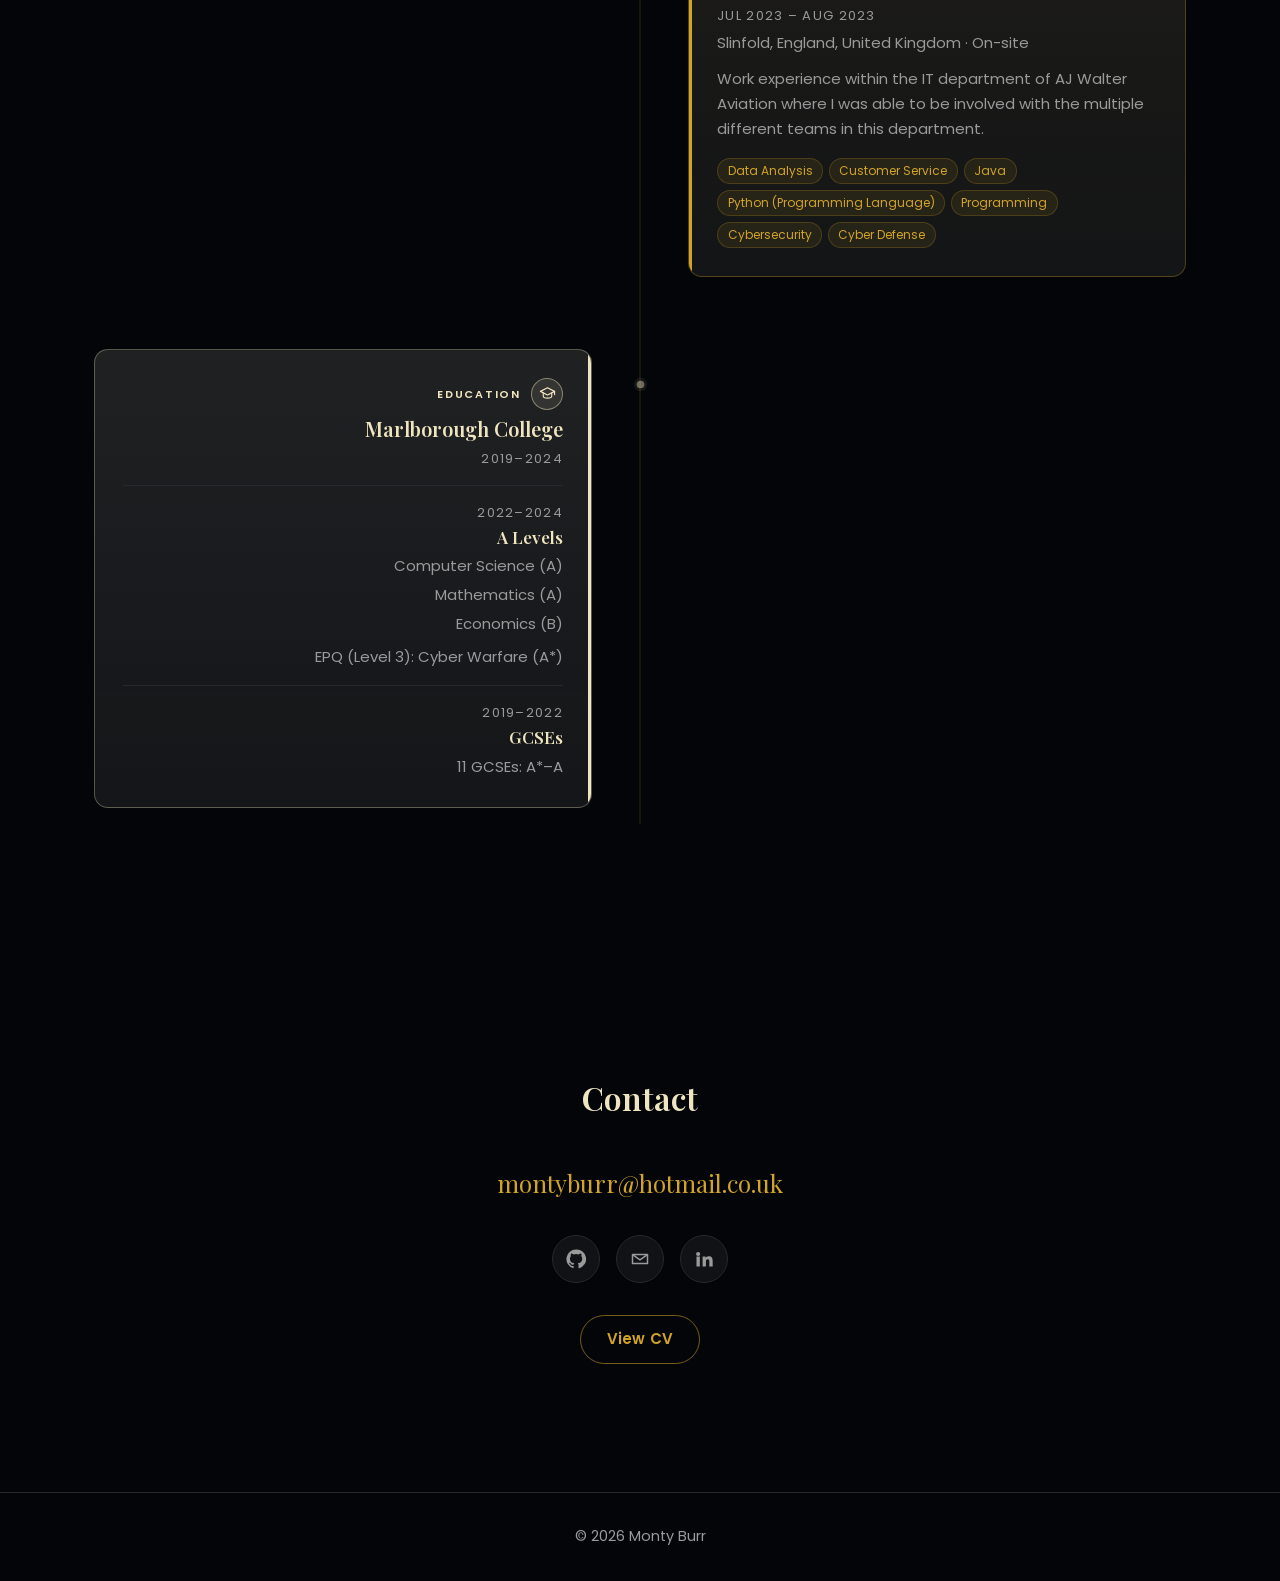
==== commit 05581b02: "Replace About avatar with an isometric cathode workstation scene Also reworks the hero's rotating ta" ====
--- a/index.html
+++ b/index.html
@@ -42,8 +42,8 @@
         <p class="hero__tagline">
           <!-- Full sentence for assistive tech; the animated copy below is aria-hidden
                so the typewriter isn't announced character by character. -->
-          <span class="visually-hidden">Computer Science student with a passion for cyber security.</span>
-          <span class="hero__type" id="hero-type" aria-hidden="true">Computer Science student with a passion for cyber security.</span><span class="hero__caret" id="hero-caret" aria-hidden="true" hidden></span>
+          <span class="visually-hidden">3rd-year Computer Science student at Newcastle University</span>
+          <span class="hero__type" id="hero-type" aria-hidden="true">3rd-year Computer Science student at Newcastle University</span><span class="hero__caret" id="hero-caret" aria-hidden="true" hidden></span>
         </p>
         <div class="hero__cta">
           <a class="btn btn--primary" href="#projects">View Projects</a>
@@ -69,7 +69,14 @@
           </p>
         </div>
         <div class="about__panel">
-          <img class="about__avatar" src="assets/img/about/avatar.jpg" alt="Monty Burr" loading="lazy">
+          <div class="workstation" id="workstation" aria-hidden="true">
+            <svg class="workstation__svg" id="workstation-svg"></svg>
+            <div class="workstation__screen" id="workstation-screen">
+              <div class="workstation__terminal" id="workstation-terminal"></div>
+              <div class="workstation__scanline"></div>
+              <div class="workstation__crt-lines"></div>
+            </div>
+          </div>
         </div>
       </div>
     </section>
@@ -174,6 +181,7 @@
   <script src="assets/js/achievements-data.js"></script>
   <script src="assets/js/nav.js"></script>
   <script src="assets/js/hero.js"></script>
+  <script src="assets/js/workstation.js"></script>
   <script src="assets/js/projects.js"></script>
   <script src="assets/js/skillset-marquee.js"></script>
   <script src="assets/js/main.js"></script>
--- a/assets/css/style.css
+++ b/assets/css/style.css
@@ -522,8 +522,8 @@
 }
 
 .hero__tagline {
-  /* Reserve two lines so switching phrase doesn't reflow the CTAs below. */
-  min-height: calc(var(--fs-tagline) * var(--lh-snug) * 2);
+  /* Reserve three lines so switching phrase doesn't reflow the CTAs below. */
+  min-height: calc(var(--fs-tagline) * var(--lh-snug) * 3);
   /* Load-bearing. .hero__inner is a centred flex column, so this paragraph is
      shrink-to-fit — and the rolling tagline takes both of its lines out of flow,
      leaving no in-flow content to derive a width from. Without this it collapses
@@ -537,14 +537,14 @@
   line-height: var(--lh-snug);
 }
 
-/* Clipping window for the rolling tagline. Height is pinned to the same two
+/* Clipping window for the rolling tagline. Height is pinned to the same three
    lines .hero__tagline already reserves, so switching phrase can never move the
    CTAs below it. hero.js keeps every phrase short enough to fit. */
 .hero__type--roll {
   display: block;
   position: relative;
   overflow: hidden;
-  height: calc(var(--fs-tagline) * var(--lh-snug) * 2);
+  height: calc(var(--fs-tagline) * var(--lh-snug) * 3);
 }
 
 /* Both lines are absolute during a roll so neither contributes to height.
@@ -651,6 +651,14 @@
 .btn--small:hover {
   border-color: var(--c-gold);
   color: var(--c-gold);
+}
+
+.btn--disabled {
+  color: var(--c-text-muted);
+  border-color: var(--c-border);
+  font-style: italic;
+  cursor: default;
+  pointer-events: none;
 }
 
 /* --------------------------------------------------------------------------
@@ -739,18 +747,111 @@
   place-items: center;
 }
 
-.about__avatar {
-  width: clamp(180px, 20vw, 260px);
-  aspect-ratio: 1;
-  border-radius: 50%;
-  object-fit: cover;
-  outline: 4px solid var(--c-gold);
-  outline-offset: 6px;
-  transition: transform var(--dur-slow) var(--ease-out);
-}
-
-.about__avatar:hover {
-  transform: scale(1.08);
+/* --------------------------------------------------------------------------
+   About workstation — an isometric CRT monitor/keyboard/mouse scene built
+   from real projection math (not CSS 3D); behaviour lives in workstation.js.
+   Purely decorative (the bio text carries all the meaning), so the scene is
+   aria-hidden. The terminal's phosphor glow is mapped to the site's gold
+   accent rather than the prototype's green, everything else stays the
+   near-black/near-white greyscale the isometric shading already used.
+   -------------------------------------------------------------------------- */
+
+.workstation {
+  position: relative;
+  width: 100%;
+  max-width: 420px;
+  aspect-ratio: 3 / 2;
+  background: radial-gradient(
+      ellipse at 50% 60%,
+      var(--c-bg-elevated) 0%,
+      var(--c-bg) 55%,
+      #050505 100%
+    );
+  border: var(--border-hairline) solid var(--c-border);
+  border-radius: var(--radius-card);
+  overflow: hidden;
+}
+
+.workstation__svg {
+  position: absolute;
+  inset: 0;
+  width: 100%;
+  height: 100%;
+  display: block;
+}
+
+.workstation__screen {
+  position: absolute;
+  left: 0;
+  top: 0;
+  transform-origin: 0 0;
+  background: #05100a;
+  overflow: hidden;
+  box-shadow: 0 0 22px rgb(var(--c-gold-rgb) / 0.14);
+}
+
+.workstation__terminal {
+  position: absolute;
+  left: 5px;
+  top: 5px;
+  right: 3px;
+  color: var(--c-gold-light);
+  font-family: "SFMono-Regular", ui-monospace, Menlo, Consolas, "Courier New", monospace;
+  font-size: 12px;
+  line-height: 14px;
+  white-space: pre-wrap;
+  text-shadow: 0 0 5px rgb(var(--c-gold-rgb) / 0.9);
+}
+
+.workstation__cursor {
+  animation: workstation-blink 1s step-end infinite;
+}
+
+@keyframes workstation-blink {
+  50% {
+    opacity: 0;
+  }
+}
+
+.workstation__scanline {
+  position: absolute;
+  left: 0;
+  width: 100%;
+  height: 5px;
+  background: linear-gradient(
+    rgb(var(--c-gold-rgb) / 0),
+    rgb(var(--c-gold-rgb) / 0.55),
+    rgb(var(--c-gold-rgb) / 0)
+  );
+  animation: workstation-sweep 2.6s linear infinite;
+  mix-blend-mode: screen;
+}
+
+@keyframes workstation-sweep {
+  0% {
+    top: -6px;
+  }
+  100% {
+    top: 100%;
+  }
+}
+
+.workstation__crt-lines {
+  position: absolute;
+  inset: 0;
+  background: repeating-linear-gradient(
+    rgb(255 255 255 / 0) 0px,
+    rgb(255 255 255 / 0) 1px,
+    rgb(0 0 0 / 0.35) 2px
+  );
+  pointer-events: none;
+}
+
+@media (prefers-reduced-motion: reduce) {
+  .workstation__cursor,
+  .workstation__scanline {
+    animation: none;
+  }
 }
 
 /* --------------------------------------------------------------------------
@@ -1022,6 +1123,19 @@
 .project-row:focus-within .project-row__icon {
   opacity: 1;
   transform: translate3d(0, 0, 0);
+}
+
+.project-row--placeholder .project-row__title {
+  color: var(--c-text-muted);
+  font-style: italic;
+  background-image: none;
+  -webkit-background-clip: unset;
+  background-clip: unset;
+  -webkit-text-fill-color: currentColor;
+}
+
+.project-row--placeholder .project-row__num {
+  opacity: 0.4;
 }
 
 /* The rows' scroll-driven hand-off lives with the rest of it under
